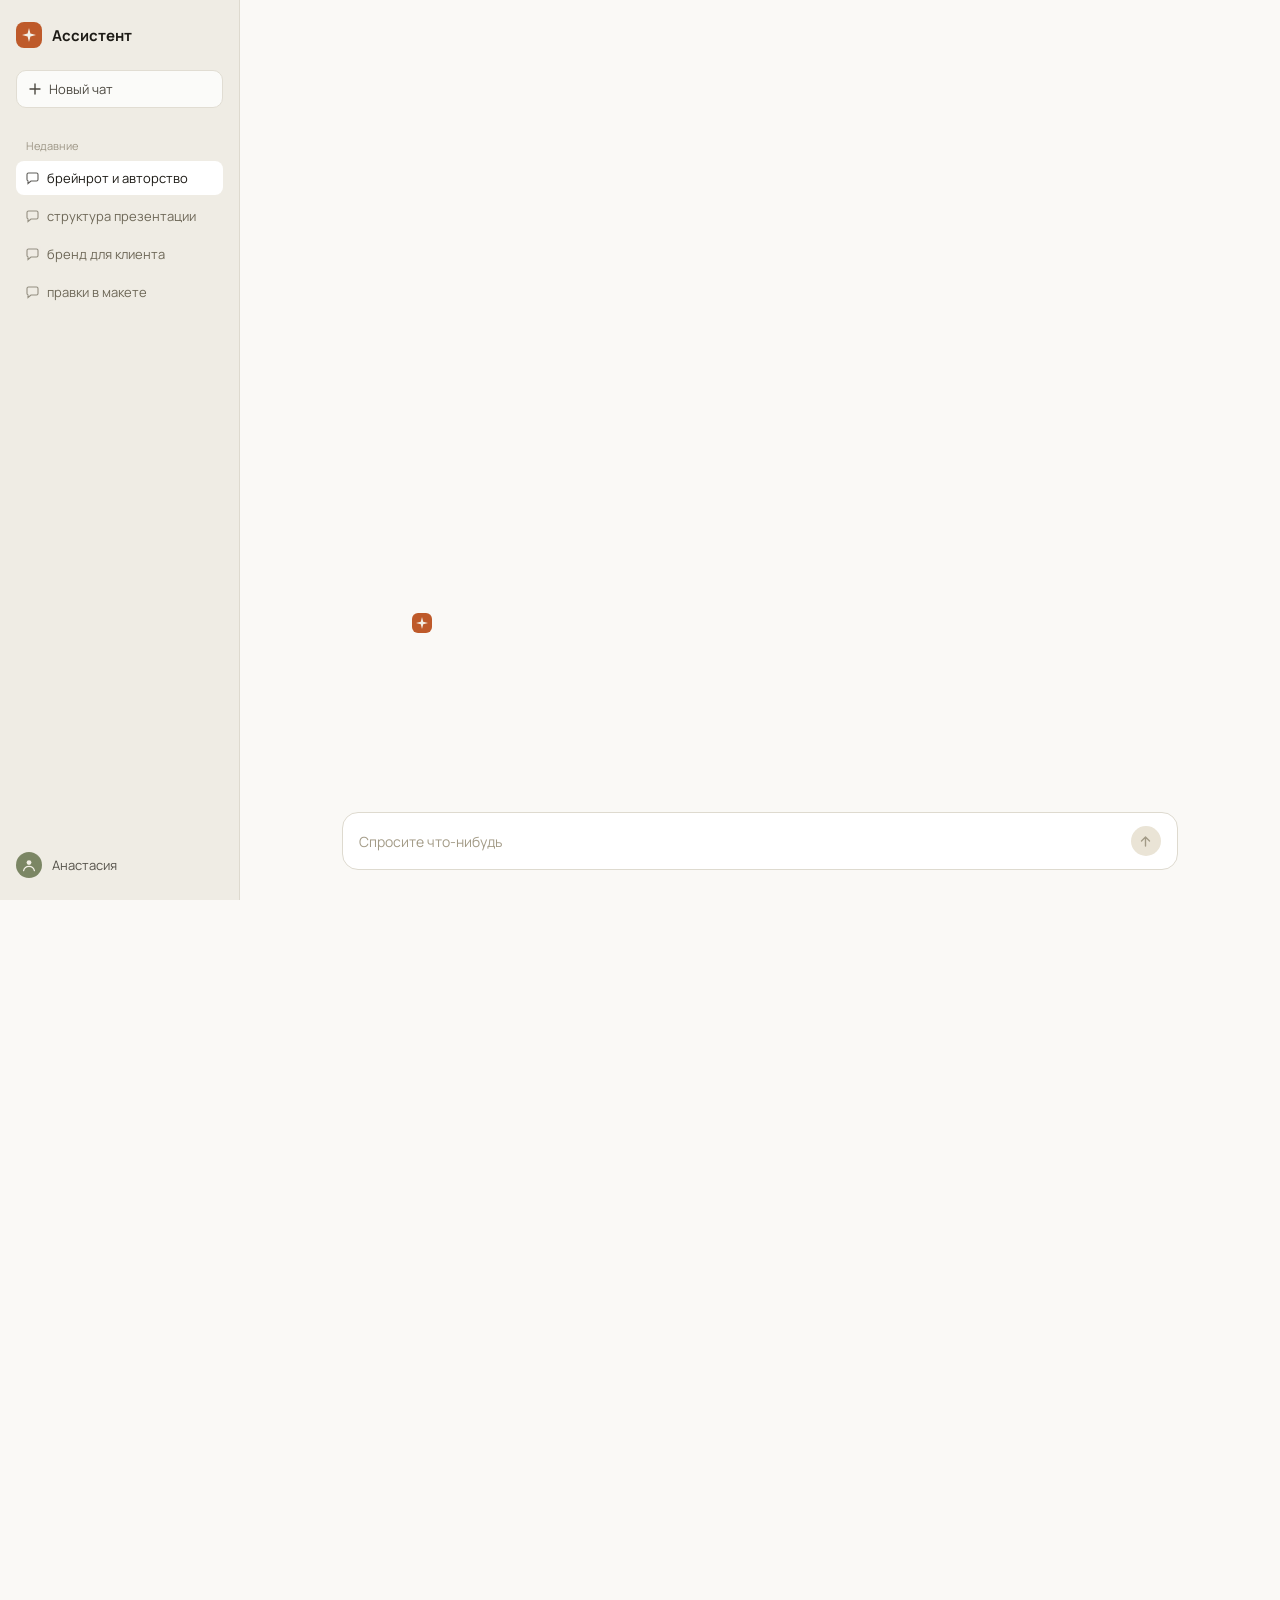
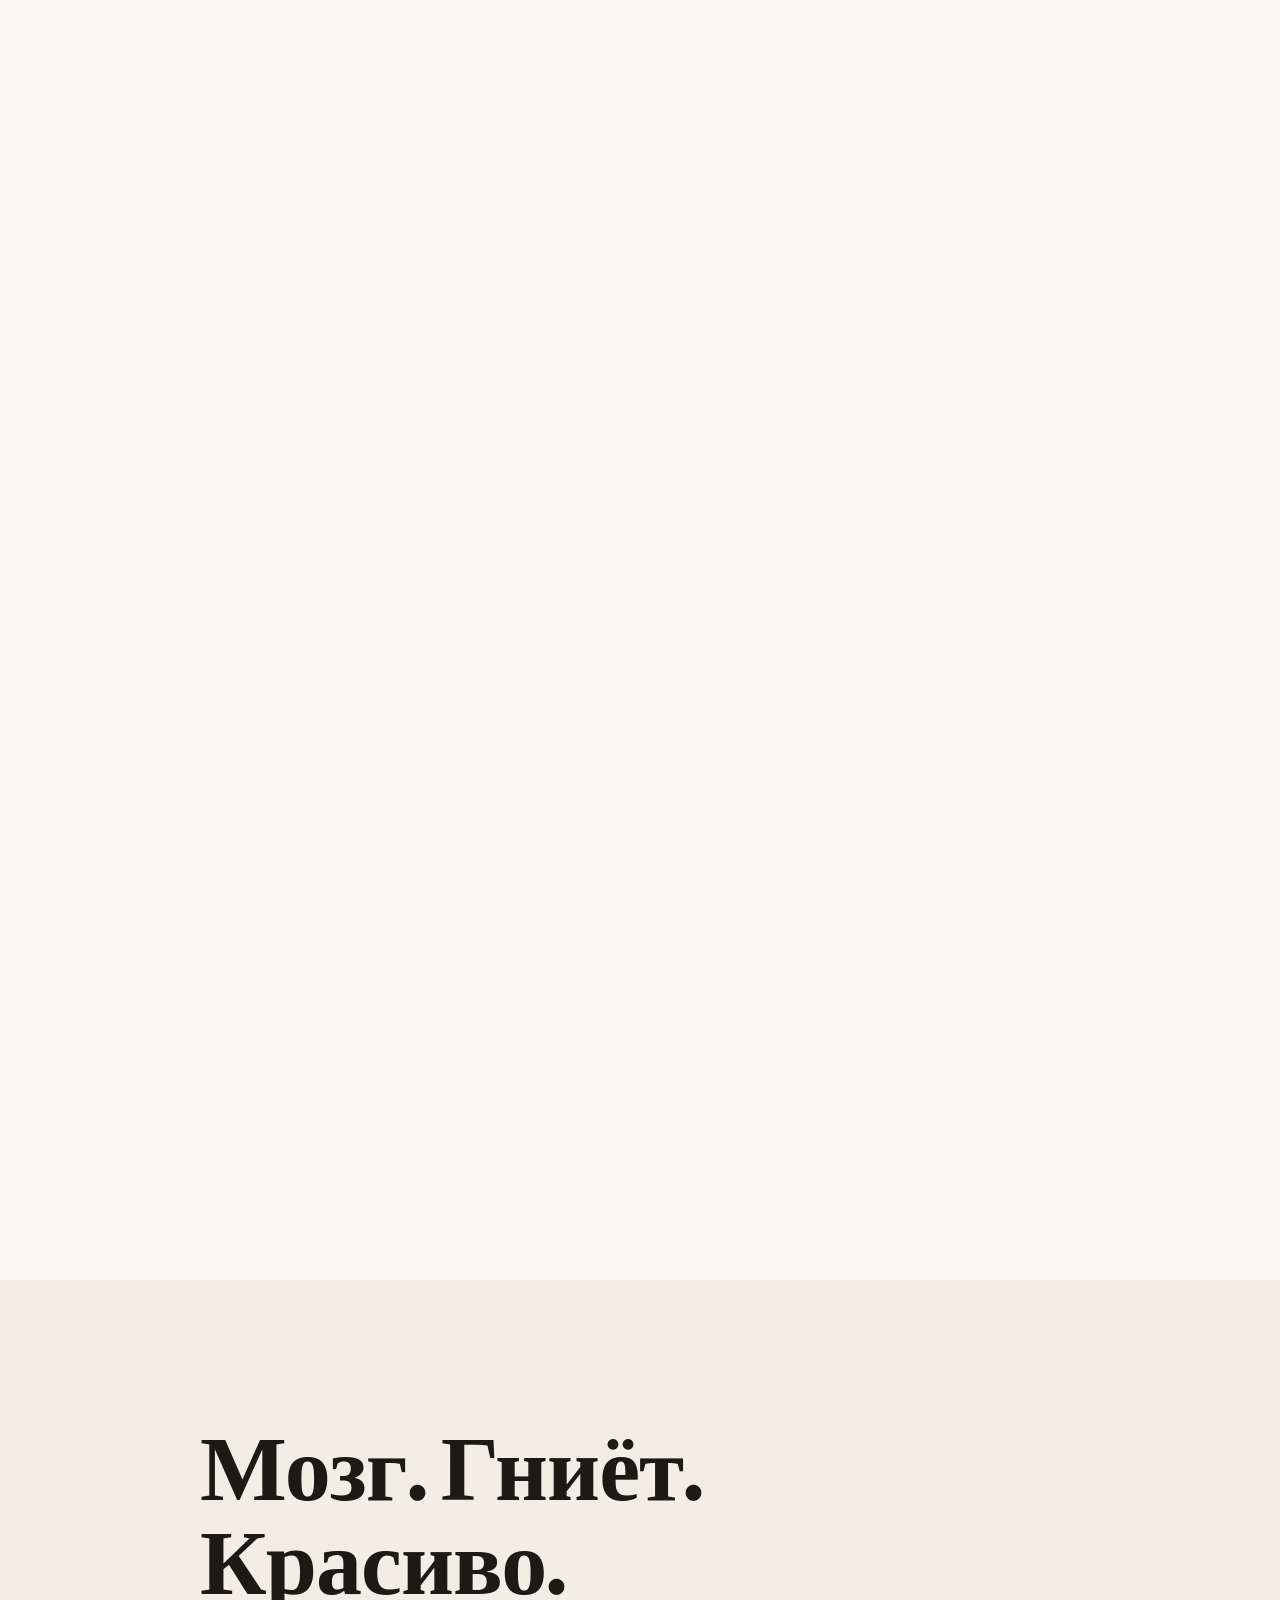
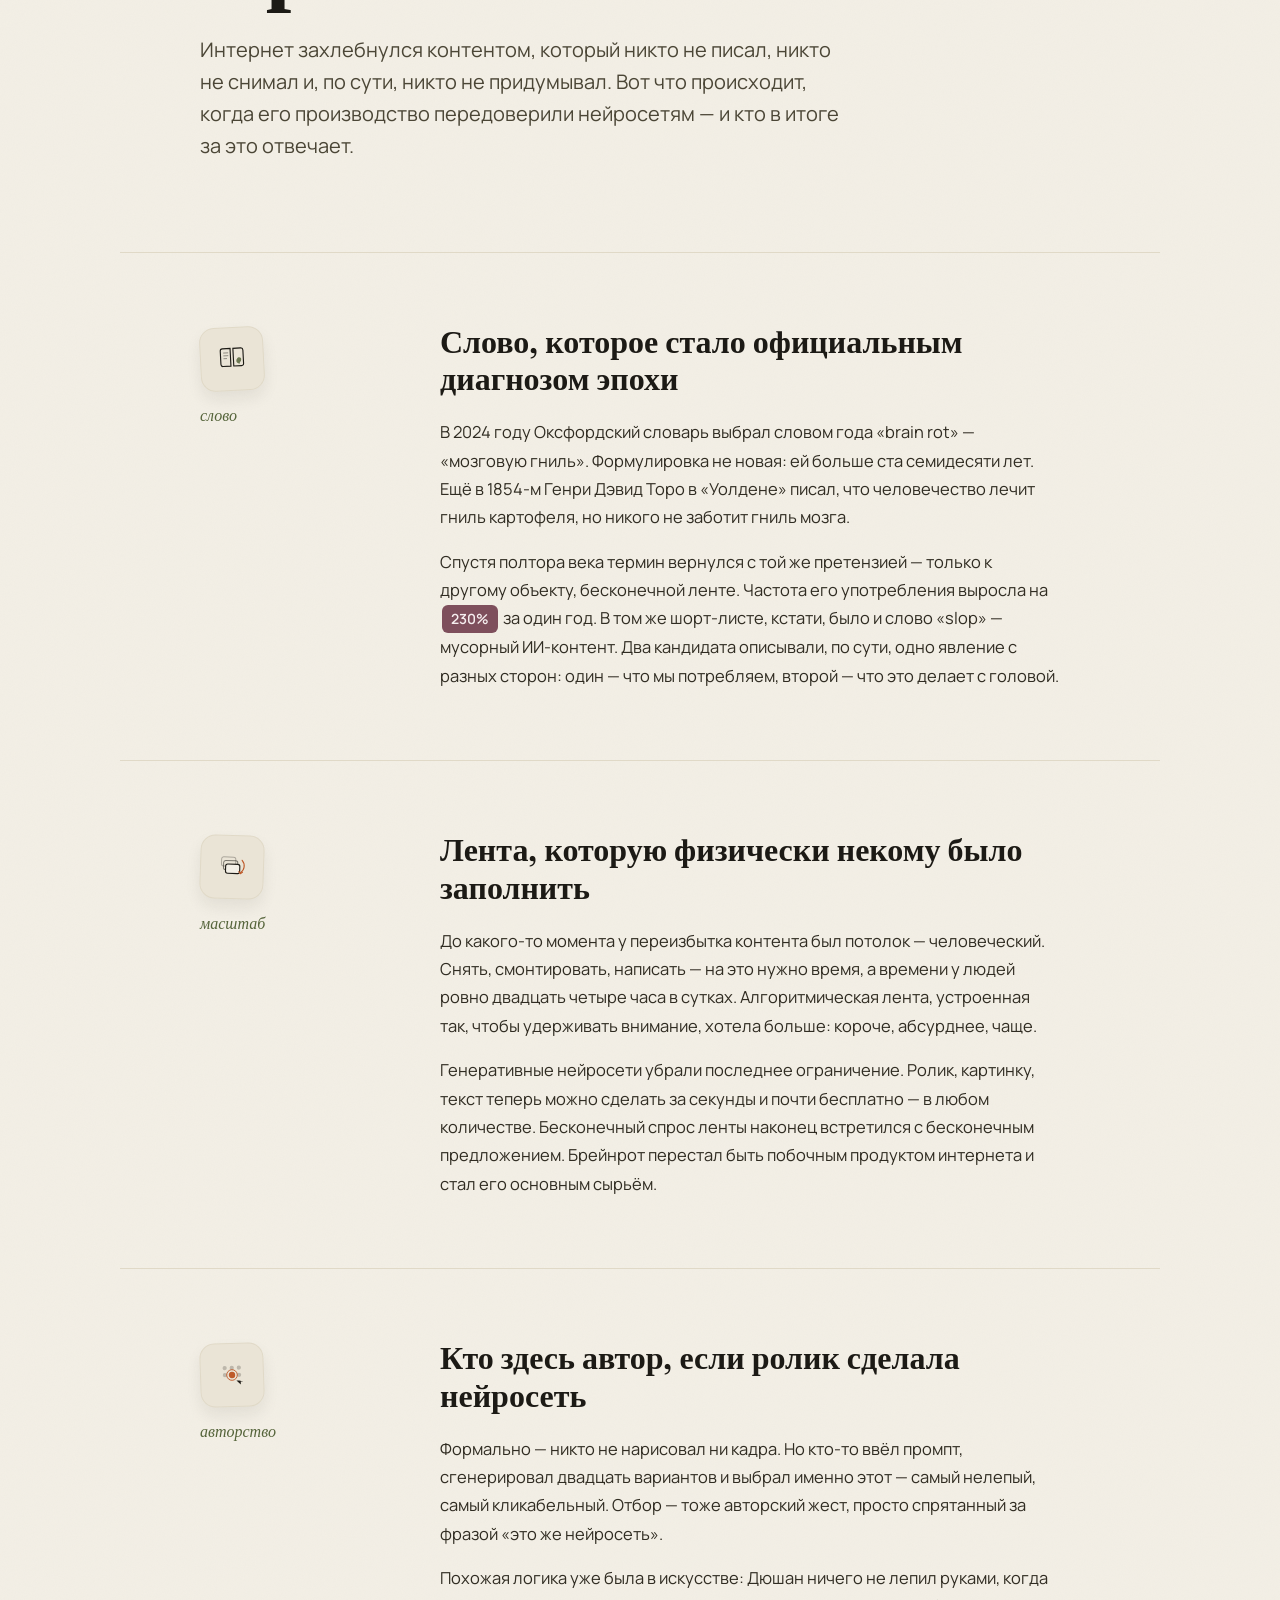
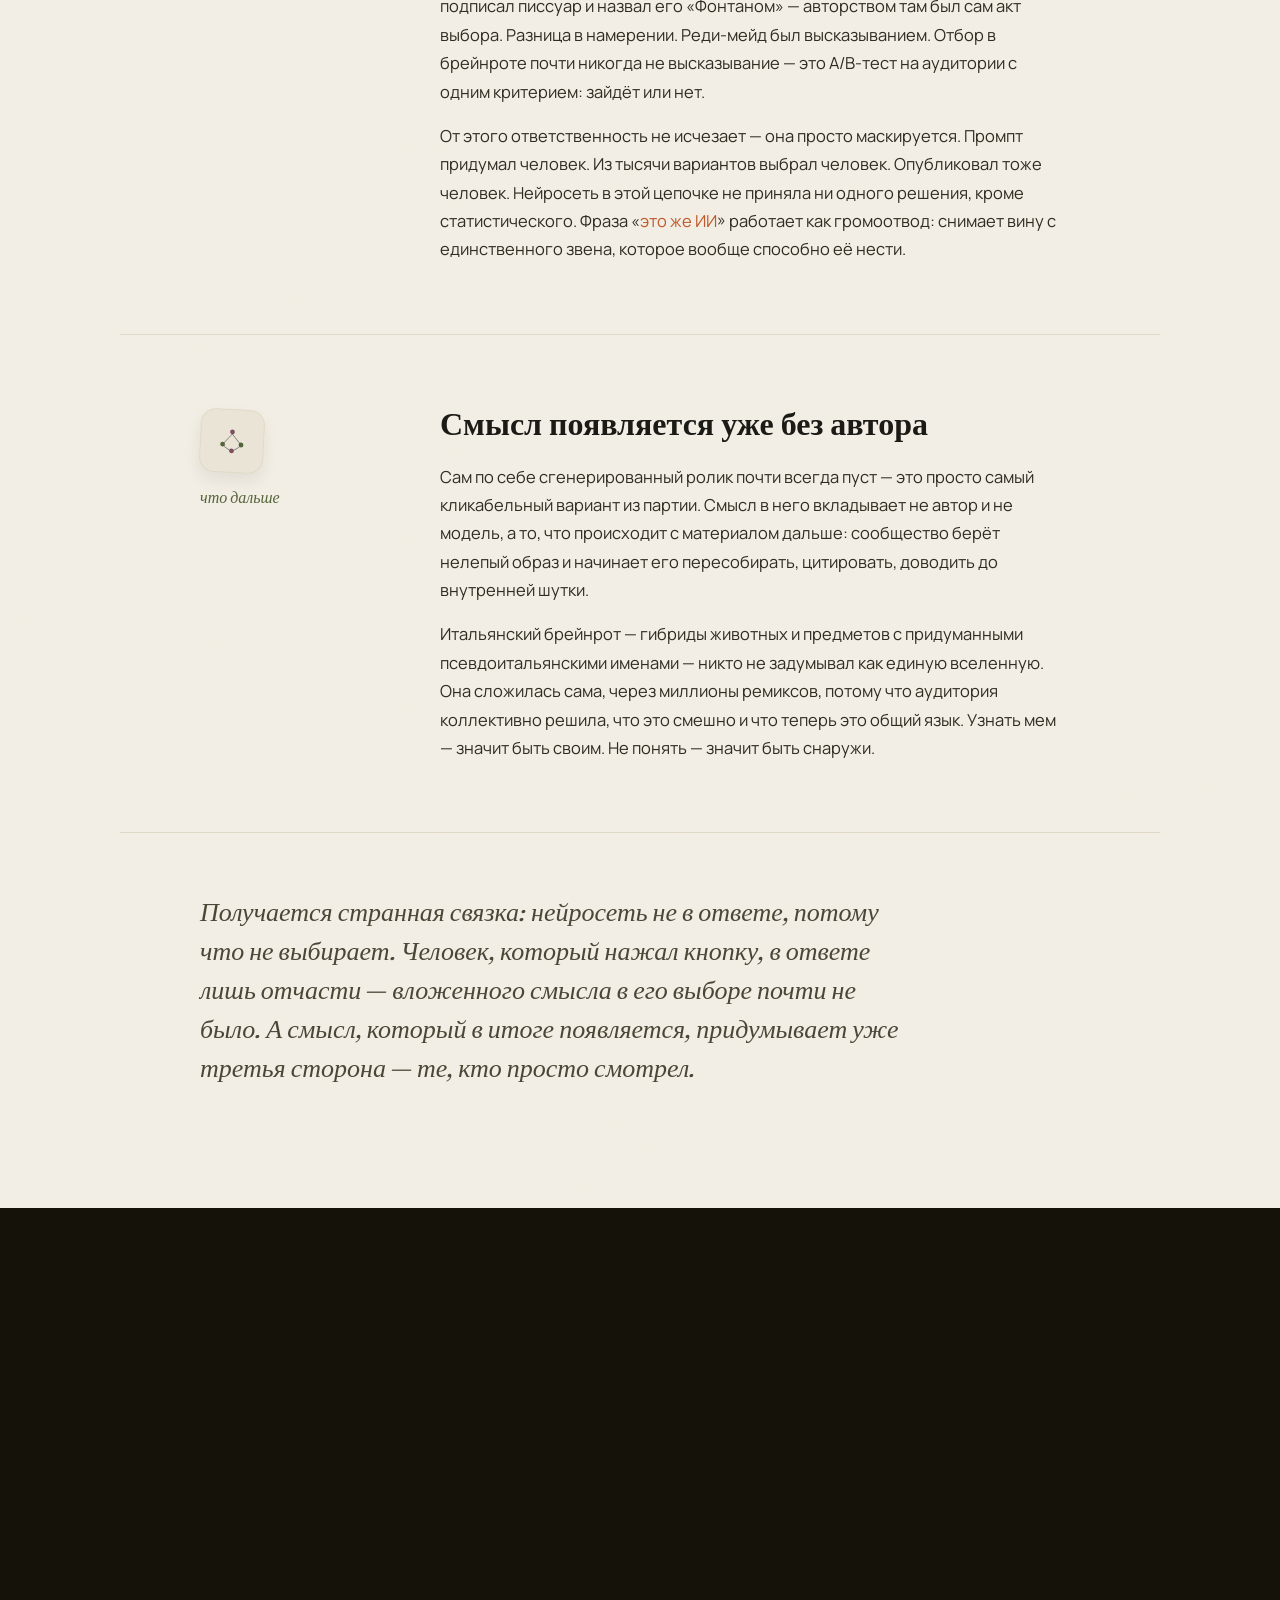
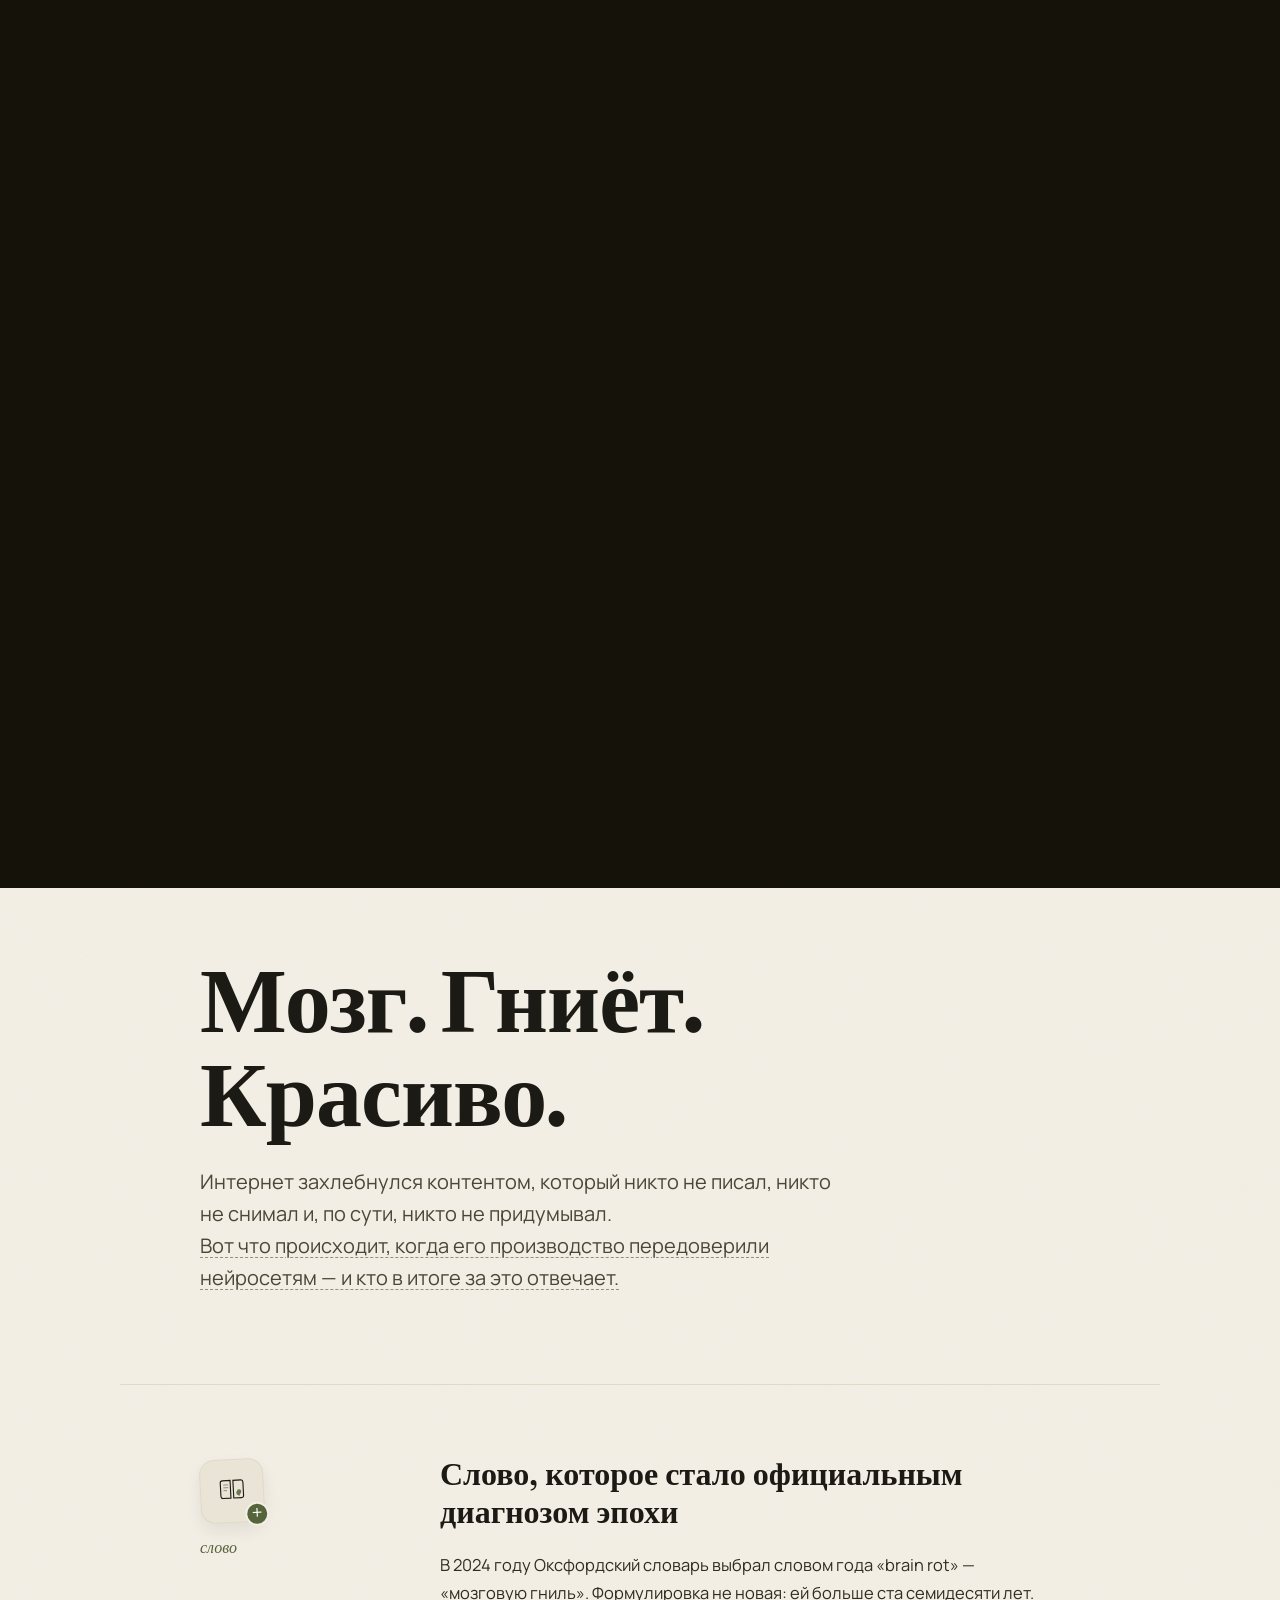
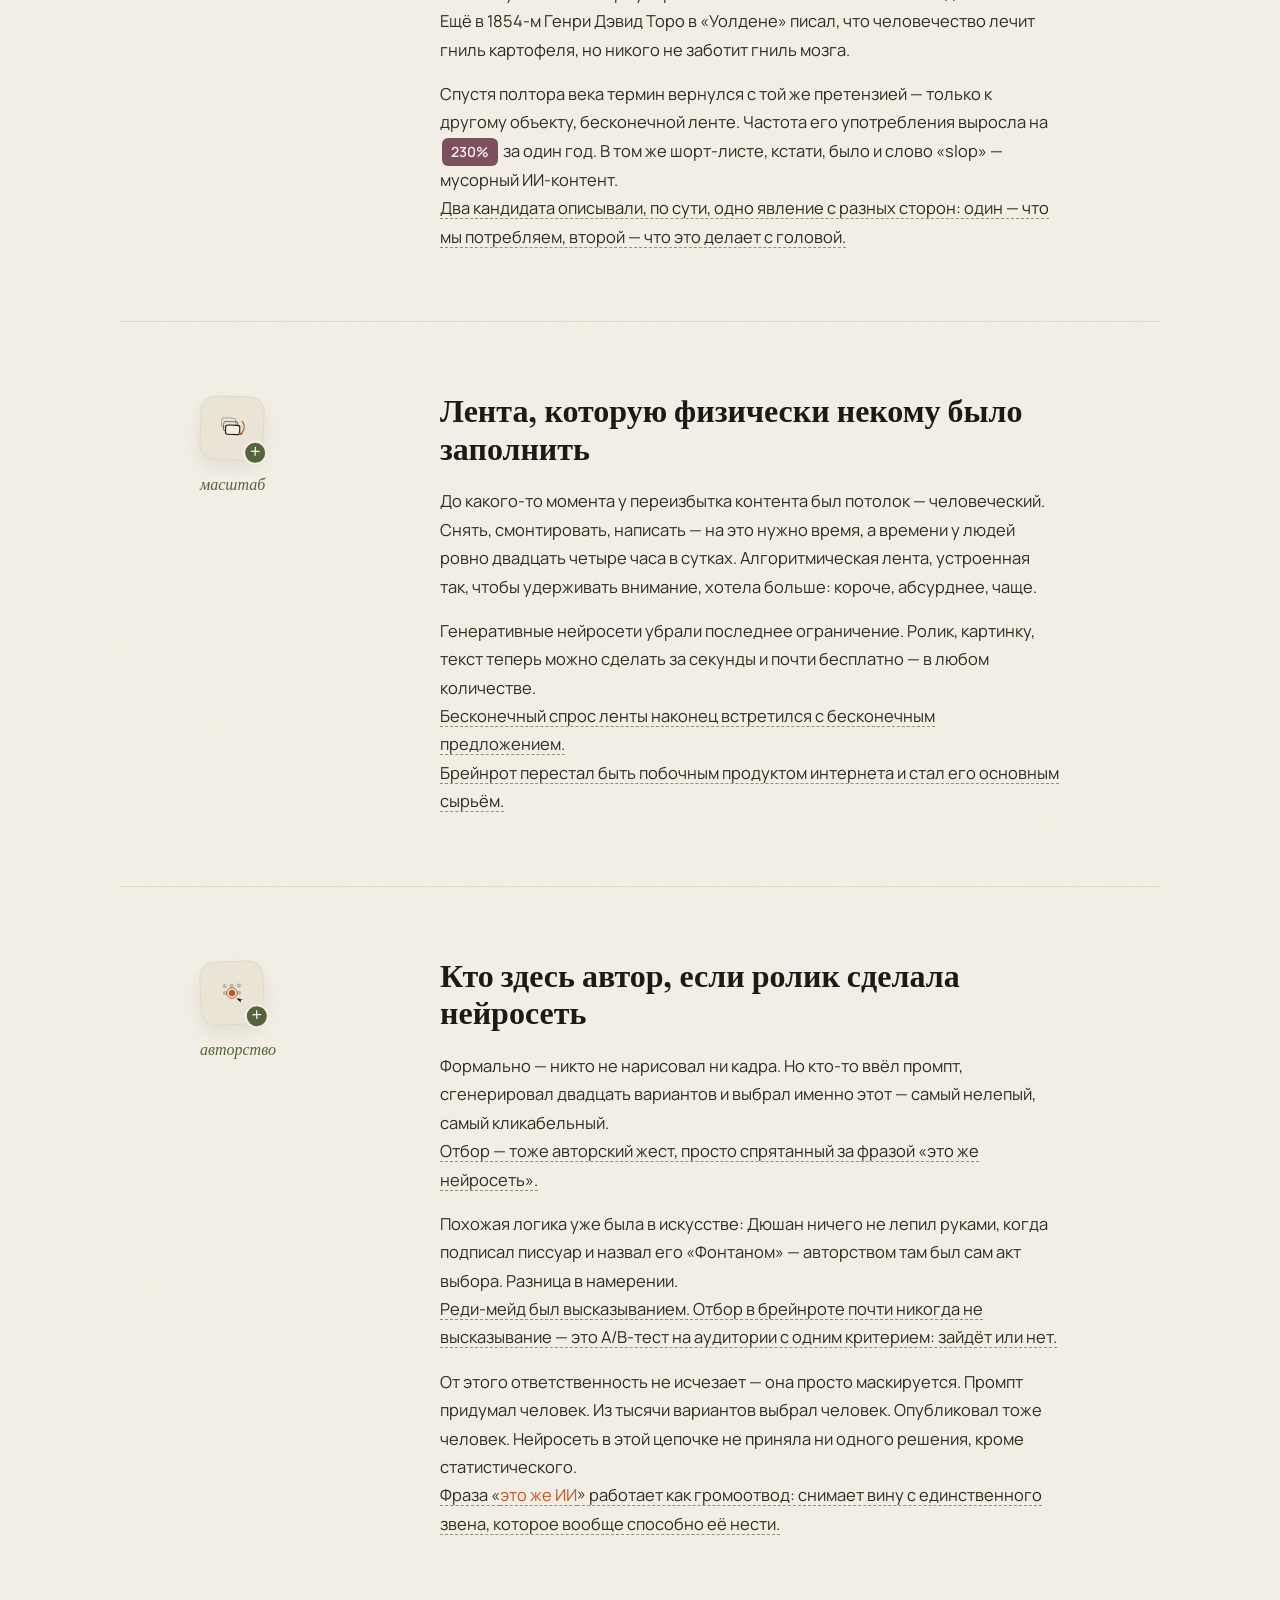
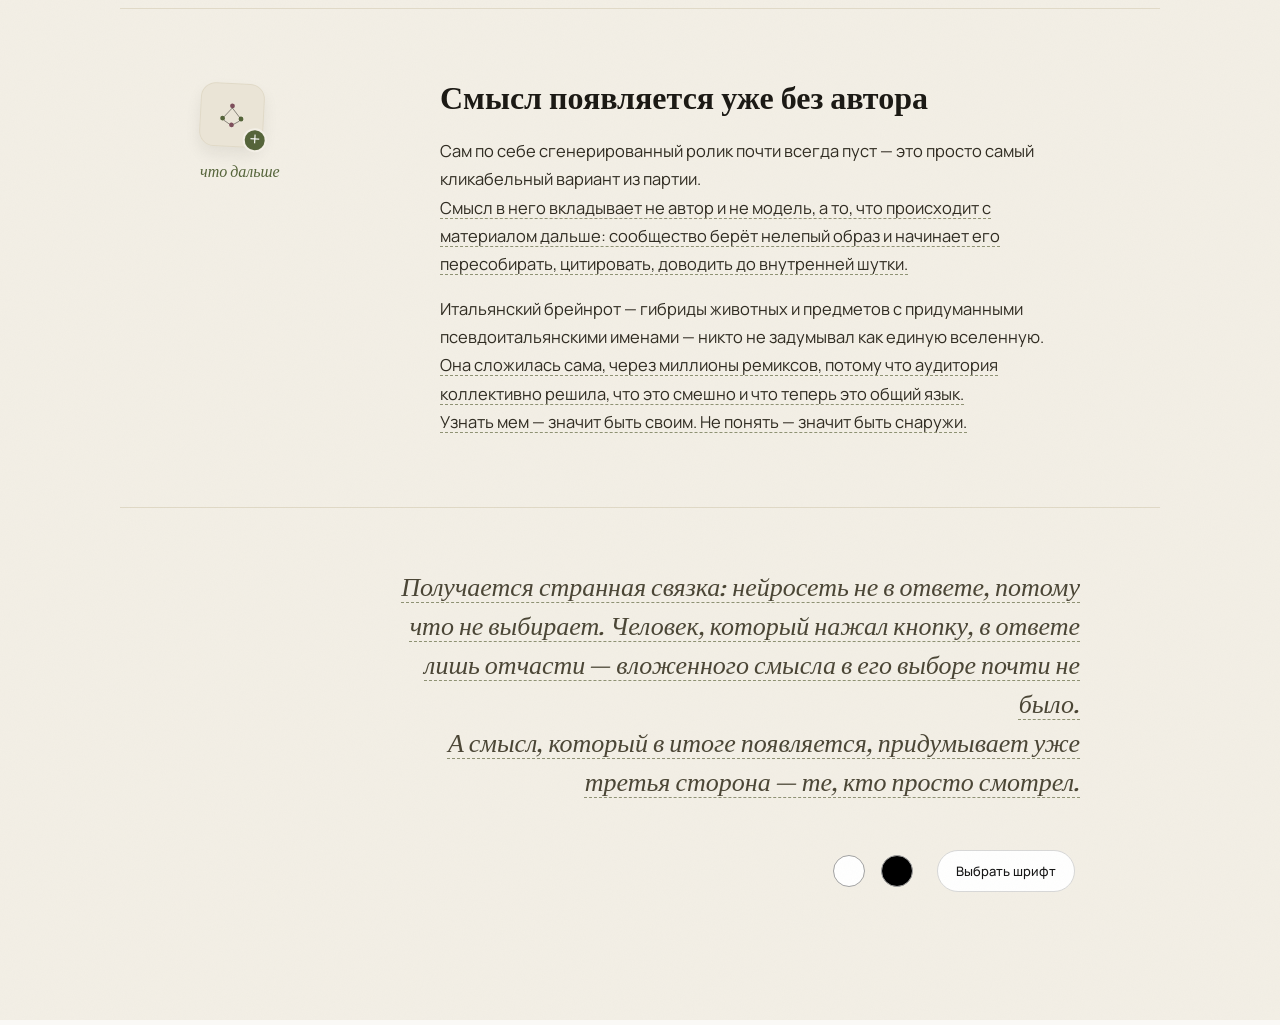
==== brainrot-longread.html @ e2390fcb "Update brainrot page and add site assets" ====
<!DOCTYPE html>
<html lang="ru">
<head>
<meta charset="UTF-8">
<meta name="viewport" content="width=device-width, initial-scale=1, viewport-fit=cover">
<title>Мозг. Гниёт. Красиво.</title>
<script src="assets/reading-session.js?v=7"></script>
<link rel="preconnect" href="https://fonts.googleapis.com">
<link rel="preconnect" href="https://fonts.gstatic.com" crossorigin>
<link href="https://fonts.googleapis.com/css2?family=Fraunces:ital,opsz,wght@0,9..144,400;0,9..144,560;0,9..144,680;1,9..144,500&family=Manrope:wght@400;500;600;700&display=swap" rel="stylesheet">
<style>
  :root{
    color-scheme: light;
    --porcelain:#F3EFE6;
    --porcelain-dim:#EAE4D6;
    --ink:#1C1A15;
    --mold:#55643A;
    --bruise:#7E4F5C;
    --rot:#BE5A2A;
    --chat-bg:#FAF9F6;
    --chat-sidebar:#EFECE4;
    --chat-border:#DEDACF;
    --chat-text:#242119;

    padding-top: env(safe-area-inset-top, 0px);
    padding-bottom: env(safe-area-inset-bottom, 0px);
  }
  html{ scroll-padding-top: env(safe-area-inset-top, 0px); }
  *{ box-sizing: border-box; }
  html,body{ margin:0; padding:0; }
  body{
    font-family:'Manrope', system-ui, sans-serif;
    background: var(--chat-bg);
    color: var(--chat-text);
    -webkit-font-smoothing: antialiased;
    overflow-x: hidden;
  }
  h1,h2{ font-family:'Fraunces', Georgia, serif; margin:0; }
  p{ margin:0; }
  ::selection{ background: var(--rot); color: var(--porcelain); }

  @media (prefers-reduced-motion: reduce){
    *{ animation-duration: 0.001ms !important; transition-duration: 0.001ms !important; }
  }

  /* ---------------- SECTION 1 — CHAT (scroll-scrubbed) ---------------- */
  #chat{
    position: relative;
    height: 320vh;
  }
  .chat-sticky{
    position: sticky;
    top: 0;
    height: 100svh;
    display:flex;
    background: var(--chat-bg);
    overflow: hidden;
  }
  body.reduced-motion #chat{ height: 100svh; }
  body.reduced-motion .chat-sticky{ position: static; height: 100%; }
  .sidebar{
    width: 240px;
    flex-shrink:0;
    background: var(--chat-sidebar);
    border-right: 1px solid var(--chat-border);
    padding: 22px 16px;
    display:flex;
    flex-direction: column;
    gap: 22px;
  }
  .brand{
    display:flex;
    align-items:center;
    gap:10px;
    font-weight:700;
    font-size: 15px;
    color: var(--ink);
  }
  .brand-mark{
    width:26px; height:26px;
    border-radius: 8px;
    background: var(--rot);
    flex-shrink:0;
    display:flex;
    align-items:center;
    justify-content:center;
  }
  .new-chat{
    display:flex;
    align-items:center;
    gap:8px;
    font-size: 13px;
    padding: 9px 12px;
    border-radius: 10px;
    border: 1px solid var(--chat-border);
    background: #fff;
    color: var(--chat-text);
    opacity: .8;
  }
  .history{
    display:flex; flex-direction:column; gap:4px;
    margin-top: 4px;
  }
  .history-label{
    font-size: 11px;
    color: #9C9585;
    padding: 4px 10px;
  }
  .history-item{
    display:flex;
    align-items:center;
    gap:8px;
    font-size: 13px;
    color: #6E6858;
    padding: 8px 10px;
    border-radius: 8px;
    white-space: nowrap;
    overflow:hidden;
    text-overflow: ellipsis;
  }
  .history-item .hist-ico{ flex-shrink:0; opacity:.7; }
  .history-item.active{
    background: #fff;
    color: var(--ink);
  }
  .sidebar-foot{
    margin-top: auto;
    display:flex; align-items:center; gap:10px;
    font-size: 13px;
    color: var(--chat-text);
    opacity:.75;
  }
  .avatar{
    width:26px; height:26px;
    border-radius:50%;
    background: var(--mold);
    display:flex;
    align-items:center;
    justify-content:center;
    flex-shrink:0;
  }

  .chat-main{
    flex:1;
    display:flex;
    flex-direction:column;
    min-width:0;
    min-height:0;
  }
  .chat-scroll{
    flex:1;
    min-height:0;
    overflow-y:auto;
    display:flex;
    flex-direction:column;
    justify-content:flex-end;
    gap: 28px;
    padding: 40px clamp(20px, 8vw, 140px);
    max-width: 900px;
    width:100%;
    margin: 0 auto;
  }
  .msg{ display:flex; }
  .msg.user{
    justify-content:flex-end;
    opacity: 0;
    transform: translateY(10px);
  }
  .msg.assistant{ justify-content:flex-start; }
  .bubble{
    max-width: 75%;
    padding: 13px 18px;
    border-radius: 18px;
    background: #fff;
    border: 1px solid var(--chat-border);
    font-size: 15.5px;
    line-height: 1.5;
  }
  .msg.user .bubble{
    background: var(--ink);
    color: var(--porcelain);
    border-color: var(--ink);
    border-bottom-right-radius: 4px;
  }
  .assistant-block{
    max-width: 620px;
    font-size: 15.5px;
    line-height: 1.65;
    color: var(--chat-text);
  }
  .assistant-mark{
    width:20px;height:20px;
    border-radius:6px;
    background: var(--rot);
    display:inline-flex;
    align-items:center;
    justify-content:center;
    margin-bottom:10px;
  }
  .typing-cursor{
    display:inline-block;
    width: 2px;
    height: 1em;
    background: currentColor;
    vertical-align: -0.15em;
    margin-left: 1px;
    animation: blink 1s step-end infinite;
  }
  @keyframes blink{ 50%{ opacity:0; } }

  .cta-card{
    margin-top: 18px;
    display:flex;
    align-items:center;
    justify-content:space-between;
    gap: 16px;
    padding: 18px 20px;
    border-radius: 14px;
    border: 1px solid var(--chat-border);
    background: linear-gradient(135deg, #fff, var(--porcelain-dim));
    opacity: 0;
    transform: translateY(6px);
    transition: border-color .2s ease, box-shadow .2s ease;
    cursor: pointer;
  }
  .cta-card.clicking{
    border-color: var(--rot);
    box-shadow: 0 0 0 3px rgba(190,90,42,0.18);
  }
  .cta-title{
    font-family:'Fraunces', serif;
    font-size: 19px;
    font-weight: 600;
    color: var(--ink);
  }
  .cta-sub{
    font-size: 12.5px;
    color:#847C6C;
    margin-top: 3px;
  }
  .cta-arrow{
    display:flex;
    align-items:center;
    color: var(--rot);
    flex-shrink:0;
  }

  .chat-inputbar-wrap{
    flex-shrink: 0;
    padding: 18px clamp(20px, 8vw, 140px) 30px;
  }
  .chat-inputbar{
    max-width: 900px;
    margin: 0 auto;
    display:flex;
    align-items:center;
    gap: 10px;
    padding: 13px 16px;
    border-radius: 16px;
    border: 1px solid var(--chat-border);
    background: #fff;
    font-size: 14px;
    transition: border-color .3s ease, box-shadow .3s ease;
  }
  .chat-inputbar.focused{
    border-color: #C9C2AD;
    box-shadow: 0 0 0 3px rgba(190,90,42,0.08);
  }
  .input-field{
    position: relative;
    flex: 1;
    min-width: 0;
    min-height: 1.4em;
    display: flex;
    align-items: center;
  }
  .input-placeholder{
    position: absolute;
    left: 0; top: 50%;
    transform: translateY(-50%);
    color:#A39B87;
    white-space: nowrap;
    pointer-events: none;
  }
  .input-typed{ color: var(--chat-text); white-space: pre-wrap; }
  .send-dot{
    margin-left:auto;
    width: 30px; height:30px;
    border-radius: 50%;
    background: var(--porcelain-dim);
    flex-shrink:0;
    display:flex;
    align-items:center;
    justify-content:center;
    color: #A39B87;
    transition: background .25s ease, transform .25s ease, color .25s ease;
  }
  .send-dot.active{
    background: var(--rot);
    color: #fff;
    transform: scale(1.12);
  }

  .fake-cursor{
    position: fixed;
    left: 50%; top: 50%;
    width: 16px; height:16px;
    transform: translate(-50%,-50%);
    pointer-events:none;
    opacity: 0;
    z-index: 50;
    transition: opacity .25s ease;
  }
  .fake-cursor svg{ display:block; filter: drop-shadow(0 2px 3px rgba(0,0,0,.25)); }
  .fake-cursor.show{ opacity: 1; }
  .fake-cursor .ring{
    position:absolute; left:50%; top:50%;
    width: 16px; height:16px;
    transform: translate(-50%,-50%);
    border-radius:50%;
    border: 2px solid var(--rot);
    opacity:0;
  }
  .fake-cursor.pulse .ring{
    animation: pulse-ring .5s ease-out;
  }
  @keyframes pulse-ring{
    0%{ opacity:.9; transform: translate(-50%,-50%) scale(0.4); }
    100%{ opacity:0; transform: translate(-50%,-50%) scale(2.6); }
  }

  @media (max-width: 760px){
    .sidebar{ display:none; }
    .bubble{ max-width: 88%; }
  }

  /* ---------------- SECTION 1.5 — VERDICT (scroll-scrubbed, black) ---------------- */
  #verdict{
    position: relative;
    height: 320vh;
    background: var(--rot-black);
  }
  :root{ --rot-black:#141209; }
  body.reduced-motion #verdict{ height: auto; }
  .verdict-sticky{
    position: sticky;
    top: 0;
    height: 100svh;
    display:flex;
    align-items:center;
    background: var(--rot-black);
    overflow:hidden;
  }
  body.reduced-motion .verdict-sticky{ position: static; height:auto; padding: 100px 0; }
  .verdict-lines{
    width:100%;
    max-width: 880px;
    margin: 0 auto;
    padding: 0 clamp(24px,7vw,80px);
    display:flex;
    flex-direction: column;
    gap: 30px;
  }
  .v-line{
    font-size: clamp(19px, 3.1vw, 32px);
    line-height: 1.4;
    color: #C9C2AD;
    opacity: 0;
    transform: translateY(34px);
    will-change: transform, opacity;
  }
  body.reduced-motion .v-line{ opacity:1; transform:none; }
  .v-line--lead{
    font-family:'Fraunces', serif;
    font-style: italic;
    font-size: clamp(26px, 4.4vw, 46px);
    color: var(--porcelain);
  }
  .v-line--close{
    font-family:'Fraunces', serif;
    font-weight: 600;
    color: var(--porcelain);
    padding-top: 6px;
    border-top: 1px solid rgba(243,239,230,0.14);
  }
  .v-key{ color: var(--rot); }
  .v-key--tool{ color: var(--mold); }

  /* ---------------- SECTION 2 — REVEAL ---------------- */
  #reveal{
    position: relative;
    background: var(--porcelain);
    color: var(--ink);
    overflow:hidden;
  }
  .grain-layer{
    position:absolute; inset:0;
    pointer-events:none;
    opacity: .5;
    mix-blend-mode: multiply;
  }
  .reveal-hero{
    position:relative;
    padding: min(18vh,140px) clamp(24px,7vw,80px) 90px;
    max-width: 1040px;
    margin: 0 auto;
  }
  .hero-title{
    font-size: clamp(42px, 8vw, 92px);
    font-weight: 680;
    line-height: 1.02;
    letter-spacing: -0.01em;
  }
  .hero-dek{
    margin-top: 26px;
    max-width: 640px;
    font-size: clamp(17px, 2vw, 20px);
    line-height: 1.6;
    color: #4B4636;
  }

  .reveal-section{
    position: relative;
    padding: 70px clamp(24px,7vw,80px);
    max-width: 1040px;
    margin: 0 auto;
    display:grid;
    grid-template-columns: 200px 1fr;
    gap: 40px;
    border-top: 1px solid #E0D9C7;
  }
  .section-label{
    display:flex;
    flex-direction:column;
    align-items:flex-start;
    gap:14px;
    font-family:'Fraunces', serif;
    font-style: italic;
    font-size: 16px;
    color: var(--mold);
    padding-top: 4px;
  }
  .label-icon{
    width:64px; height:64px;
    border-radius:15px;
    background: var(--porcelain-dim);
    border: 1px solid #E0D9C7;
    display:flex; align-items:center; justify-content:center;
    box-shadow: 0 8px 16px rgba(28,26,21,0.07);
  }
  .label-icon svg{ width:34px; height:34px; }
  .label-icon.rot-a{ transform: rotate(-3deg); }
  .label-icon.rot-b{ transform: rotate(2deg); }
  .label-icon.rot-c{ transform: rotate(-2deg); }
  .label-icon.rot-d{ transform: rotate(3deg); }
  .section-body{ max-width: 62ch; }
  .section-body h2{
    font-size: clamp(24px, 3.4vw, 32px);
    font-weight: 600;
    line-height: 1.18;
    margin-bottom: 20px;
  }
  .section-body p{
    font-size: 16.5px;
    line-height: 1.72;
    color: #302C22;
    margin-bottom: 16px;
  }
  .section-body p:last-child{ margin-bottom:0; }
  .accent{ color: var(--rot); }
  .stat-chip{
    display:inline-block;
    background: var(--bruise);
    color: #F6EEEF;
    font-size: 14px;
    font-weight: 600;
    padding: 2px 9px;
    border-radius: 6px;
    margin: 0 2px;
  }

  @media (max-width: 720px){
    .reveal-section{ grid-template-columns: 1fr; gap: 10px; }
    .section-label{ padding-top:0; }
  }

  .reveal-foot{
    padding: 60px clamp(24px,7vw,80px) 120px;
    max-width: 1040px; margin:0 auto;
    border-top: 1px solid #E0D9C7;
  }
  .reveal-foot p{
    font-family:'Fraunces', serif;
    font-style: italic;
    font-size: clamp(20px,2.6vw,26px);
    line-height: 1.5;
    color: #4B4636;
    max-width: 720px;
  }

  /* The second article keeps the original layout; only marked phrases change. */
  #interactive{ position:relative; background:var(--porcelain); color:var(--ink); }
  #interactive .reveal-hero{ padding-top:64px; }
  .editable-fragment{ display:inline; appearance:none; padding:0; margin:0; border:0; border-radius:2px; background:transparent; color:inherit; font:inherit; letter-spacing:inherit; text-align:inherit; cursor:pointer; text-decoration-line:underline; text-decoration-style:dashed; text-decoration-color:#8F9274; text-decoration-thickness:1px; text-underline-offset:.22em; text-decoration-skip-ink:auto; box-decoration-break:clone; -webkit-box-decoration-break:clone; transition:background .15s; }
  .editable-fragment[data-position]{ background:#55643A0D; text-decoration-color:var(--mold); }
  .editable-fragment:hover,.editable-fragment[aria-expanded="true"]{ background:#E3DFCC; text-decoration-color:var(--mold); }
  button:focus-visible{ outline:2px solid var(--rot); outline-offset:5px; }
  .editor-popover{ position:fixed; z-index:100; left:50%; top:50%; transform:translate(-50%,-50%); width:min(480px,calc(100vw - 32px)); max-height:calc(100dvh - 32px); overflow-y:auto; overscroll-behavior:contain; padding:20px; border:1px solid #D9D1BF; border-radius:16px; background:#FAF8F2; color:var(--ink); box-shadow:0 16px 60px #1C1A1526; }
  .editor-backdrop{ position:fixed; inset:0; z-index:99; background:rgba(28,26,21,.18); -webkit-backdrop-filter:blur(7px); backdrop-filter:blur(7px); }
  .editor-backdrop[hidden],.editor-popover[hidden]{ display:none; }
  body.editor-open{ overflow:hidden; }
  .editor-popover-head{ display:flex; align-items:center; justify-content:space-between; gap:16px; margin-bottom:6px; }
  .editor-popover-head h3{ font-family:'Fraunces',Georgia,serif; font-size:22px; font-weight:500; margin:0; }
  .editor-close{ background:transparent; border:0; padding:6px 10px; font-size:24px; line-height:1; cursor:pointer; color:#615A49; }
  .editor-popover-note{ font-size:12px; color:#766F5E; margin-bottom:16px; }
  .editor-choice{ display:block; width:100%; text-align:left; border:1px solid #E3DDCF; border-radius:10px; padding:13px 14px; margin-top:9px; background:transparent; color:var(--ink); font:inherit; font-size:13px; line-height:1.6; cursor:pointer; }
  .editor-choice:hover{ background:#EFEADD; }
  .editor-choice[aria-pressed="true"]{ background:#EFEADD; border-color:var(--mold); }
  @media(max-width:600px){
    .editor-popover{ width:calc(100vw - 24px); max-height:calc(100dvh - 32px); padding:18px; }
    .editor-choice{ padding:12px; }
  }

</style>
<link rel="stylesheet" href="assets/visuals.css?v=separate-endings">
<link rel="stylesheet" href="assets/fonts.css?v=evidence-fonts">
</head>
<body>

<section id="chat">
 <div class="chat-sticky">
  <div class="fake-cursor" id="fakeCursor">
    <div class="ring"></div>
    <svg width="16" height="16" viewBox="0 0 16 16"><path d="M1 1 L1 13.5 L4.6 10.2 L6.9 15 L9 14 L6.8 9.3 L11.3 9.1 Z" fill="#1C1A15" stroke="#F3EFE6" stroke-width="1"/></svg>
  </div>

  <aside class="sidebar">
    <div class="brand">
      <span class="brand-mark">
        <svg width="14" height="14" viewBox="0 0 14 14" fill="none"><path d="M7 0 L8.4 5.6 L14 7 L8.4 8.4 L7 14 L5.6 8.4 L0 7 L5.6 5.6 Z" fill="#F3EFE6"/></svg>
      </span>
      Ассистент
    </div>
    <div class="new-chat">
      <svg width="12" height="12" viewBox="0 0 12 12" fill="none"><path d="M6 1V11M1 6H11" stroke="currentColor" stroke-width="1.4" stroke-linecap="round"/></svg>
      Новый чат
    </div>
    <div class="history">
      <div class="history-label">Недавние</div>
      <div class="history-item active"><svg class="hist-ico" width="13" height="13" viewBox="0 0 13 13" fill="none"><path d="M1 2.5C1 1.7 1.7 1 2.5 1H10.5C11.3 1 12 1.7 12 2.5V7.5C12 8.3 11.3 9 10.5 9H5L2 11.5V9H2.5C1.7 9 1 8.3 1 7.5V2.5Z" stroke="currentColor" stroke-width="1.1"/></svg>брейнрот и авторство</div>
      <div class="history-item"><svg class="hist-ico" width="13" height="13" viewBox="0 0 13 13" fill="none"><path d="M1 2.5C1 1.7 1.7 1 2.5 1H10.5C11.3 1 12 1.7 12 2.5V7.5C12 8.3 11.3 9 10.5 9H5L2 11.5V9H2.5C1.7 9 1 8.3 1 7.5V2.5Z" stroke="currentColor" stroke-width="1.1"/></svg>структура презентации</div>
      <div class="history-item"><svg class="hist-ico" width="13" height="13" viewBox="0 0 13 13" fill="none"><path d="M1 2.5C1 1.7 1.7 1 2.5 1H10.5C11.3 1 12 1.7 12 2.5V7.5C12 8.3 11.3 9 10.5 9H5L2 11.5V9H2.5C1.7 9 1 8.3 1 7.5V2.5Z" stroke="currentColor" stroke-width="1.1"/></svg>бренд для клиента</div>
      <div class="history-item"><svg class="hist-ico" width="13" height="13" viewBox="0 0 13 13" fill="none"><path d="M1 2.5C1 1.7 1.7 1 2.5 1H10.5C11.3 1 12 1.7 12 2.5V7.5C12 8.3 11.3 9 10.5 9H5L2 11.5V9H2.5C1.7 9 1 8.3 1 7.5V2.5Z" stroke="currentColor" stroke-width="1.1"/></svg>правки в макете</div>
    </div>
    <div class="sidebar-foot">
      <span class="avatar">
        <svg width="14" height="14" viewBox="0 0 14 14" fill="none"><circle cx="7" cy="4.6" r="2.4" fill="#F3EFE6"/><path d="M1.6 12.6C2.3 9.8 4.4 8.4 7 8.4C9.6 8.4 11.7 9.8 12.4 12.6" stroke="#F3EFE6" stroke-width="1.3" stroke-linecap="round"/></svg>
      </span>
      Анастасия
    </div>
  </aside>

  <div class="chat-main">
    <div class="chat-scroll">
      <div class="msg user" id="userMsg">
        <div class="bubble"><span id="userText"></span></div>
      </div>

      <div class="msg assistant">
        <div class="assistant-block">
          <span class="assistant-mark">
            <svg width="12" height="12" viewBox="0 0 14 14" fill="none"><path d="M7 0 L8.4 5.6 L14 7 L8.4 8.4 L7 14 L5.6 8.4 L0 7 L5.6 5.6 Z" fill="#F3EFE6"/></svg>
          </span>
          <div><span id="assistantText"></span><span class="typing-cursor" id="assistantCaret" style="display:none;"></span></div>
          <div class="cta-card" id="ctaCard">
            <div>
              <div class="cta-title">Мозг. Гниёт. Красиво.</div>
              <div class="cta-sub">разбор явления → отбор → ответственность</div>
            </div>
            <div class="cta-arrow">
              <svg width="16" height="16" viewBox="0 0 16 16" fill="none"><path d="M3 8H13M13 8L9 4M13 8L9 12" stroke="currentColor" stroke-width="1.6" stroke-linecap="round" stroke-linejoin="round"/></svg>
            </div>
          </div>
        </div>
      </div>
    </div>

    <div class="chat-inputbar-wrap">
      <div class="chat-inputbar" id="inputBar">
        <div class="input-field">
          <span class="input-placeholder" id="inputPlaceholder">Спросите что-нибудь</span><span class="input-typed" id="inputTyped"></span><span class="typing-cursor" id="inputCaret" style="display:none;"></span>
        </div>
        <span class="send-dot" id="sendDot">
          <svg width="13" height="13" viewBox="0 0 13 13" fill="none"><path d="M6.5 11V2M6.5 2L2.5 6M6.5 2L10.5 6" stroke="currentColor" stroke-width="1.4" stroke-linecap="round" stroke-linejoin="round"/></svg>
        </span>
      </div>
    </div>
  </div>
 </div>
</section>

<section id="reveal">
  <div class="grain-layer">
    <svg width="100%" height="100%">
      <filter id="grainFilter">
        <feTurbulence type="fractalNoise" baseFrequency="0.9" numOctaves="2" stitchTiles="stitch" result="noise"/>
        <feColorMatrix in="noise" type="matrix" values="0 0 0 0 0.33  0 0 0 0 0.39  0 0 0 0 0.23  0 0 0 0.05 0"/>
      </filter>
      <rect width="100%" height="100%" filter="url(#grainFilter)"/>
    </svg>
  </div>

  <div class="reveal-hero">
    <h1 class="hero-title" id="heroTitle">Мозг. Гниёт. Красиво.</h1>
    <p class="hero-dek">Интернет захлебнулся контентом, который никто не писал, никто не снимал и, по сути, никто не придумывал. Вот что происходит, когда его производство передоверили нейросетям — и кто в итоге за это отвечает.</p>
  </div>

  <div class="reveal-section">
    <div class="section-label">
      <div class="label-icon rot-a">
        <svg viewBox="0 0 48 48" fill="none">
          <path d="M8 12C8 10 9 9 11 9H22V34H11C9 34 8 33 8 31Z" stroke="var(--ink)" stroke-width="1.6"/>
          <path d="M40 12C40 10 39 9 37 9H26V34H37C39 34 40 33 40 31Z" stroke="var(--ink)" stroke-width="1.6"/>
          <line x1="12" y1="15" x2="19" y2="15" stroke="var(--ink)" stroke-width="1.2" opacity=".5"/>
          <line x1="12" y1="19" x2="19" y2="19" stroke="var(--ink)" stroke-width="1.2" opacity=".5"/>
          <line x1="12" y1="23" x2="17" y2="23" stroke="var(--ink)" stroke-width="1.2" opacity=".5"/>
          <path d="M31 24c2-3 6-2 6 1s-3 4-3 7c0-2-4-2-4-5s1-2 1-3z" fill="var(--mold)" opacity=".85"/>
        </svg>
      </div>
      слово
    </div>
    <div class="section-body">
      <h2>Слово, которое стало официальным диагнозом эпохи</h2>
      <p>В 2024 году Оксфордский словарь выбрал словом года «brain rot» — «мозговую гниль». Формулировка не новая: ей больше ста семидесяти лет. Ещё в 1854-м Генри Дэвид Торо в «Уолдене» писал, что человечество лечит гниль картофеля, но никого не заботит гниль мозга.</p>
      <p>Спустя полтора века термин вернулся с той же претензией — только к другому объекту, бесконечной ленте. Частота его употребления выросла на <span class="stat-chip">230%</span> за один год. В том же шорт-листе, кстати, было и слово «slop» — мусорный ИИ-контент. Два кандидата описывали, по сути, одно явление с разных сторон: один — что мы потребляем, второй — что это делает с головой.</p>
    </div>
  </div>

  <div class="reveal-section">
    <div class="section-label">
      <div class="label-icon rot-b">
        <svg viewBox="0 0 48 48" fill="none">
          <rect x="9" y="10" width="20" height="13" rx="3" stroke="var(--ink)" stroke-width="1.4" opacity=".3"/>
          <rect x="12" y="15" width="20" height="13" rx="3" stroke="var(--ink)" stroke-width="1.4" opacity=".55"/>
          <rect x="15" y="20" width="20" height="13" rx="3" fill="var(--porcelain)" stroke="var(--ink)" stroke-width="1.6"/>
          <path d="M38 14a12 12 0 0 1 -2 18" stroke="var(--rot)" stroke-width="1.6" stroke-linecap="round" fill="none"/>
          <path d="M34 30l2 3 3-2" stroke="var(--rot)" stroke-width="1.6" stroke-linecap="round" stroke-linejoin="round" fill="none"/>
        </svg>
      </div>
      масштаб
    </div>
    <div class="section-body">
      <h2>Лента, которую физически некому было заполнить</h2>
      <p>До какого-то момента у переизбытка контента был потолок — человеческий. Снять, смонтировать, написать — на это нужно время, а времени у людей ровно двадцать четыре часа в сутках. Алгоритмическая лента, устроенная так, чтобы удерживать внимание, хотела больше: короче, абсурднее, чаще.</p>
      <p>Генеративные нейросети убрали последнее ограничение. Ролик, картинку, текст теперь можно сделать за секунды и почти бесплатно — в любом количестве. Бесконечный спрос ленты наконец встретился с бесконечным предложением. Брейнрот перестал быть побочным продуктом интернета и стал его основным сырьём.</p>
    </div>
  </div>

  <div class="reveal-section">
    <div class="section-label">
      <div class="label-icon rot-c">
        <svg viewBox="0 0 48 48" fill="none">
          <circle cx="14" cy="14" r="3" fill="var(--ink)" opacity=".22"/>
          <circle cx="24" cy="14" r="3" fill="var(--ink)" opacity=".22"/>
          <circle cx="34" cy="14" r="3" fill="var(--ink)" opacity=".22"/>
          <circle cx="14" cy="24" r="3" fill="var(--ink)" opacity=".22"/>
          <circle cx="34" cy="24" r="3" fill="var(--ink)" opacity=".22"/>
          <circle cx="24" cy="24" r="4.5" fill="var(--rot)"/>
          <circle cx="24" cy="24" r="7.5" stroke="var(--rot)" stroke-width="1.3"/>
          <path d="M30 32L36 38L36 33.5L40 33.7L34 32Z" fill="var(--ink)"/>
        </svg>
      </div>
      авторство
    </div>
    <div class="section-body">
      <h2>Кто здесь автор, если ролик сделала нейросеть</h2>
      <p>Формально — никто не нарисовал ни кадра. Но кто-то ввёл промпт, сгенерировал двадцать вариантов и выбрал именно этот — самый нелепый, самый кликабельный. Отбор — тоже авторский жест, просто спрятанный за фразой «это же нейросеть».</p>
      <p>Похожая логика уже была в искусстве: Дюшан ничего не лепил руками, когда подписал писсуар и назвал его «Фонтаном» — авторством там был сам акт выбора. Разница в намерении. Реди-мейд был высказыванием. Отбор в брейнроте почти никогда не высказывание — это A/B-тест на аудитории с одним критерием: зайдёт или нет.</p>
      <p>От этого ответственность не исчезает — она просто маскируется. Промпт придумал человек. Из тысячи вариантов выбрал человек. Опубликовал тоже человек. Нейросеть в этой цепочке не приняла ни одного решения, кроме статистического. Фраза «<span class="accent">это же ИИ</span>» работает как громоотвод: снимает вину с единственного звена, которое вообще способно её нести.</p>
    </div>
  </div>

  <div class="reveal-section">
    <div class="section-label">
      <div class="label-icon rot-d">
        <svg viewBox="0 0 48 48" fill="none">
          <circle cx="24" cy="11" r="3.4" fill="var(--bruise)"/>
          <circle cx="11" cy="29" r="3.4" fill="var(--mold)"/>
          <circle cx="37" cy="29" r="3.4" fill="var(--mold)"/>
          <circle cx="24" cy="38" r="3.4" fill="var(--bruise)"/>
          <path d="M24 14L13 27M24 14L35 27M13 32L21 37M35 32L27 37" stroke="var(--ink)" stroke-width="1.3" opacity=".5"/>
        </svg>
      </div>
      что дальше
    </div>
    <div class="section-body">
      <h2>Смысл появляется уже без автора</h2>
      <p>Сам по себе сгенерированный ролик почти всегда пуст — это просто самый кликабельный вариант из партии. Смысл в него вкладывает не автор и не модель, а то, что происходит с материалом дальше: сообщество берёт нелепый образ и начинает его пересобирать, цитировать, доводить до внутренней шутки.</p>
      <p>Итальянский брейнрот — гибриды животных и предметов с придуманными псевдоитальянскими именами — никто не задумывал как единую вселенную. Она сложилась сама, через миллионы ремиксов, потому что аудитория коллективно решила, что это смешно и что теперь это общий язык. Узнать мем — значит быть своим. Не понять — значит быть снаружи.</p>
    </div>
  </div>

  <div class="reveal-foot">
    <p>Получается странная связка: нейросеть не в ответе, потому что не выбирает. Человек, который нажал кнопку, в ответе лишь отчасти — вложенного смысла в его выборе почти не было. А смысл, который в итоге появляется, придумывает уже третья сторона — те, кто просто смотрел.</p>
  </div>
</section>

<section id="verdict">
  <div class="verdict-sticky">
    <div class="verdict-lines">
      <p class="v-line v-line--lead" id="vline1">То что вы сейчас прочитали — <span class="v-key">это нейрослоп</span></p>
      <p class="v-line" id="vline2">я не взяла на себя никакой ответственности и не внесла правок в текст</p>
      <p class="v-line" id="vline3">следственно создала пустой контент, который заставляет гнить мозг</p>
      <p class="v-line" id="vline4">Однако ИИ — <span class="v-key v-key--tool">это инструмент</span></p>
      <p class="v-line v-line--close" id="vline5">а значит нам необходимо внести правки чтобы создать смысл</p>
    </div>
  </div>
</section>

<section id="interactive" aria-labelledby="interactiveTitle">
  <div class="grain-layer">
    <svg width="100%" height="100%">
      <filter id="interactiveGrainFilter">
        <feTurbulence type="fractalNoise" baseFrequency="0.9" numOctaves="2" stitchTiles="stitch" result="noise"/>
        <feColorMatrix in="noise" type="matrix" values="0 0 0 0 0.33  0 0 0 0 0.39  0 0 0 0 0.23  0 0 0 0.05 0"/>
      </filter>
      <rect width="100%" height="100%" filter="url(#interactiveGrainFilter)"/>
    </svg>
  </div>

  <div class="reveal-hero">
    <h1 class="hero-title" id="interactiveTitle" aria-label="Мозг. Гниёт. Красиво."><button type="button" id="heroStartTrigger" class="hero-start-trigger" aria-haspopup="dialog" aria-expanded="false" aria-controls="visualPicker" aria-label="Выбрать стартовый экран">Мозг. Гниёт. Красиво.</button></h1>
    <p class="hero-dek">Интернет захлебнулся контентом, который никто не писал, никто не снимал и, по сути, никто не придумывал. <button type="button" class="editable-fragment" data-fragment="0" aria-haspopup="dialog" aria-expanded="false" aria-controls="editorPopover">Вот что происходит, когда его производство передоверили нейросетям — и кто в итоге за это отвечает.</button></p>
  </div>

  <div class="reveal-section">
    <div class="section-label">
      <button type="button" class="label-icon rot-a" data-visual-block="0" aria-label="Выбрать иллюстрацию к разделу" aria-haspopup="dialog" aria-expanded="false" aria-controls="visualPicker">
        <svg viewBox="0 0 48 48" fill="none">
          <path d="M8 12C8 10 9 9 11 9H22V34H11C9 34 8 33 8 31Z" stroke="var(--ink)" stroke-width="1.6"/>
          <path d="M40 12C40 10 39 9 37 9H26V34H37C39 34 40 33 40 31Z" stroke="var(--ink)" stroke-width="1.6"/>
          <line x1="12" y1="15" x2="19" y2="15" stroke="var(--ink)" stroke-width="1.2" opacity=".5"/>
          <line x1="12" y1="19" x2="19" y2="19" stroke="var(--ink)" stroke-width="1.2" opacity=".5"/>
          <line x1="12" y1="23" x2="17" y2="23" stroke="var(--ink)" stroke-width="1.2" opacity=".5"/>
          <path d="M31 24c2-3 6-2 6 1s-3 4-3 7c0-2-4-2-4-5s1-2 1-3z" fill="var(--mold)" opacity=".85"/>
        </svg>
      </button>
      слово
    </div>
    <div class="section-body">
      <h2>Слово, которое стало официальным диагнозом эпохи</h2>
      <p>В 2024 году Оксфордский словарь выбрал словом года «brain rot» — «мозговую гниль». Формулировка не новая: ей больше ста семидесяти лет. Ещё в 1854-м Генри Дэвид Торо в «Уолдене» писал, что человечество лечит гниль картофеля, но никого не заботит гниль мозга.</p>
      <p>Спустя полтора века термин вернулся с той же претензией — только к другому объекту, бесконечной ленте. Частота его употребления выросла на <span class="stat-chip">230%</span> за один год. В том же шорт-листе, кстати, было и слово «slop» — мусорный ИИ-контент. <button type="button" class="editable-fragment" data-fragment="1" aria-haspopup="dialog" aria-expanded="false" aria-controls="editorPopover">Два кандидата описывали, по сути, одно явление с разных сторон: один — что мы потребляем, второй — что это делает с головой.</button></p>
    </div>
  </div>

  <div class="reveal-section">
    <div class="section-label">
      <button type="button" class="label-icon rot-b" data-visual-block="1" aria-label="Выбрать иллюстрацию к разделу" aria-haspopup="dialog" aria-expanded="false" aria-controls="visualPicker">
        <svg viewBox="0 0 48 48" fill="none">
          <rect x="9" y="10" width="20" height="13" rx="3" stroke="var(--ink)" stroke-width="1.4" opacity=".3"/>
          <rect x="12" y="15" width="20" height="13" rx="3" stroke="var(--ink)" stroke-width="1.4" opacity=".55"/>
          <rect x="15" y="20" width="20" height="13" rx="3" fill="var(--porcelain)" stroke="var(--ink)" stroke-width="1.6"/>
          <path d="M38 14a12 12 0 0 1 -2 18" stroke="var(--rot)" stroke-width="1.6" stroke-linecap="round" fill="none"/>
          <path d="M34 30l2 3 3-2" stroke="var(--rot)" stroke-width="1.6" stroke-linecap="round" stroke-linejoin="round" fill="none"/>
        </svg>
      </button>
      масштаб
    </div>
    <div class="section-body">
      <h2>Лента, которую физически некому было заполнить</h2>
      <p>До какого-то момента у переизбытка контента был потолок — человеческий. Снять, смонтировать, написать — на это нужно время, а времени у людей ровно двадцать четыре часа в сутках. Алгоритмическая лента, устроенная так, чтобы удерживать внимание, хотела больше: короче, абсурднее, чаще.</p>
      <p>Генеративные нейросети убрали последнее ограничение. Ролик, картинку, текст теперь можно сделать за секунды и почти бесплатно — в любом количестве. <button type="button" class="editable-fragment" data-fragment="2" aria-haspopup="dialog" aria-expanded="false" aria-controls="editorPopover">Бесконечный спрос ленты наконец встретился с бесконечным предложением.</button> <button type="button" class="editable-fragment" data-fragment="3" aria-haspopup="dialog" aria-expanded="false" aria-controls="editorPopover">Брейнрот перестал быть побочным продуктом интернета и стал его основным сырьём.</button></p>
    </div>
  </div>

  <div class="reveal-section">
    <div class="section-label">
      <button type="button" class="label-icon rot-c" data-visual-block="2" aria-label="Выбрать иллюстрацию к разделу" aria-haspopup="dialog" aria-expanded="false" aria-controls="visualPicker">
        <svg viewBox="0 0 48 48" fill="none">
          <circle cx="14" cy="14" r="3" fill="var(--ink)" opacity=".22"/>
          <circle cx="24" cy="14" r="3" fill="var(--ink)" opacity=".22"/>
          <circle cx="34" cy="14" r="3" fill="var(--ink)" opacity=".22"/>
          <circle cx="14" cy="24" r="3" fill="var(--ink)" opacity=".22"/>
          <circle cx="34" cy="24" r="3" fill="var(--ink)" opacity=".22"/>
          <circle cx="24" cy="24" r="4.5" fill="var(--rot)"/>
          <circle cx="24" cy="24" r="7.5" stroke="var(--rot)" stroke-width="1.3"/>
          <path d="M30 32L36 38L36 33.5L40 33.7L34 32Z" fill="var(--ink)"/>
        </svg>
      </button>
      авторство
    </div>
    <div class="section-body">
      <h2>Кто здесь автор, если ролик сделала нейросеть</h2>
      <p>Формально — никто не нарисовал ни кадра. Но кто-то ввёл промпт, сгенерировал двадцать вариантов и выбрал именно этот — самый нелепый, самый кликабельный. <button type="button" class="editable-fragment" data-fragment="4" aria-haspopup="dialog" aria-expanded="false" aria-controls="editorPopover">Отбор — тоже авторский жест, просто спрятанный за фразой «это же нейросеть».</button></p>
      <p>Похожая логика уже была в искусстве: Дюшан ничего не лепил руками, когда подписал писсуар и назвал его «Фонтаном» — авторством там был сам акт выбора. Разница в намерении. <button type="button" class="editable-fragment" data-fragment="5" aria-haspopup="dialog" aria-expanded="false" aria-controls="editorPopover">Реди-мейд был высказыванием. Отбор в брейнроте почти никогда не высказывание — это A/B-тест на аудитории с одним критерием: зайдёт или нет.</button></p>
      <p>От этого ответственность не исчезает — она просто маскируется. Промпт придумал человек. Из тысячи вариантов выбрал человек. Опубликовал тоже человек. Нейросеть в этой цепочке не приняла ни одного решения, кроме статистического. <button type="button" class="editable-fragment" data-fragment="6" aria-haspopup="dialog" aria-expanded="false" aria-controls="editorPopover">Фраза «<span class="accent">это же ИИ</span>» работает как громоотвод: снимает вину с единственного звена, которое вообще способно её нести.</button></p>
    </div>
  </div>

  <div class="reveal-section">
    <div class="section-label">
      <button type="button" class="label-icon rot-d" data-visual-block="3" aria-label="Выбрать иллюстрацию к разделу" aria-haspopup="dialog" aria-expanded="false" aria-controls="visualPicker">
        <svg viewBox="0 0 48 48" fill="none">
          <circle cx="24" cy="11" r="3.4" fill="var(--bruise)"/>
          <circle cx="11" cy="29" r="3.4" fill="var(--mold)"/>
          <circle cx="37" cy="29" r="3.4" fill="var(--mold)"/>
          <circle cx="24" cy="38" r="3.4" fill="var(--bruise)"/>
          <path d="M24 14L13 27M24 14L35 27M13 32L21 37M35 32L27 37" stroke="var(--ink)" stroke-width="1.3" opacity=".5"/>
        </svg>
      </button>
      что дальше
    </div>
    <div class="section-body">
      <h2>Смысл появляется уже без автора</h2>
      <p>Сам по себе сгенерированный ролик почти всегда пуст — это просто самый кликабельный вариант из партии. <button type="button" class="editable-fragment" data-fragment="7" aria-haspopup="dialog" aria-expanded="false" aria-controls="editorPopover">Смысл в него вкладывает не автор и не модель, а то, что происходит с материалом дальше: сообщество берёт нелепый образ и начинает его пересобирать, цитировать, доводить до внутренней шутки.</button></p>
      <p>Итальянский брейнрот — гибриды животных и предметов с придуманными псевдоитальянскими именами — никто не задумывал как единую вселенную. <button type="button" class="editable-fragment" data-fragment="8" aria-haspopup="dialog" aria-expanded="false" aria-controls="editorPopover">Она сложилась сама, через миллионы ремиксов, потому что аудитория коллективно решила, что это смешно и что теперь это общий язык.</button> <button type="button" class="editable-fragment" data-fragment="9" aria-haspopup="dialog" aria-expanded="false" aria-controls="editorPopover">Узнать мем — значит быть своим. Не понять — значит быть снаружи.</button></p>
    </div>
  </div>

  <div class="reveal-foot">
    <p><button type="button" class="editable-fragment" data-fragment="10" aria-haspopup="dialog" aria-expanded="false" aria-controls="editorPopover">Получается странная связка: нейросеть не в ответе, потому что не выбирает. Человек, который нажал кнопку, в ответе лишь отчасти — вложенного смысла в его выборе почти не было.</button> <button type="button" class="editable-fragment" data-fragment="11" aria-haspopup="dialog" aria-expanded="false" aria-controls="editorPopover">А смысл, который в итоге появляется, придумывает уже третья сторона — те, кто просто смотрел.</button></p>
    <div class="background-switch" role="group" aria-label="Настройки оформления статьи">
      <button type="button" class="background-swatch" data-background="light" aria-label="Белый фон" aria-pressed="false" title="Белый фон"></button>
      <button type="button" class="background-swatch" data-background="dark" aria-label="Чёрный фон" aria-pressed="false" title="Чёрный фон"></button>
      <button type="button" id="fontPickerTrigger" class="font-picker-trigger" aria-haspopup="dialog" aria-controls="fontPicker" aria-expanded="false">Выбрать шрифт</button>
    </div>
  </div>
</section>

<div id="editorBackdrop" class="editor-backdrop" hidden></div>
<div id="editorPopover" class="editor-popover" role="dialog" aria-modal="true" aria-labelledby="editorHeading" hidden>
  <div class="editor-popover-head"><h3 id="editorHeading">Выберите формулировку</h3><button type="button" class="editor-close" aria-label="Закрыть варианты">×</button></div>
  <p class="editor-popover-note">Меняется только подчёркнутый фрагмент.</p>
  <div id="editorChoices"></div>
</div>

<script>
(function(){
  var reduced = window.matchMedia('(prefers-reduced-motion: reduce)').matches;

  var userText = "что такое брейнрот и как он заполнил нашу жизнь?";
  var assistantText = "Брейнрот в 2024-м стал словом года по версии Оксфордского словаря — а сейчас это уже не просто мем, а состояние всего интернета. Чтобы показать, а не только рассказать, я собрала отдельный разбор: что это, откуда взялось и кто на самом деле в ответе. Смотрите:";

  var chatSection = document.getElementById('chat');
  var userEl = document.getElementById('userText');
  var userMsg = document.getElementById('userMsg');
  var assistantEl = document.getElementById('assistantText');
  var assistantCaret = document.getElementById('assistantCaret');
  var ctaCard = document.getElementById('ctaCard');
  var cursor = document.getElementById('fakeCursor');

  var inputBar = document.getElementById('inputBar');
  var inputPlaceholder = document.getElementById('inputPlaceholder');
  var inputTyped = document.getElementById('inputTyped');
  var inputCaret = document.getElementById('inputCaret');
  var sendDot = document.getElementById('sendDot');

  var verdictSection = document.getElementById('verdict');
  var vLines = [
    document.getElementById('vline1'),
    document.getElementById('vline2'),
    document.getElementById('vline3'),
    document.getElementById('vline4'),
    document.getElementById('vline5')
  ];

  function clamp(v,a,b){ return Math.max(a, Math.min(b, v)); }
  function easeOutCubic(x){ return 1 - Math.pow(1 - x, 3); }

  // scroll-progress boundaries (0 to 1) within the pinned chat section
  var STAGE = { type1: 0.26, send: 0.33, type2: 0.80, cta: 0.88 };
  var autoAdvanceArmed = !window.BRAIN_READING_SESSION?.pending;

  // each line gets its own window inside the pinned verdict section, so they
  // fly up one at a time on scroll rather than appearing as one flat block
  var V_START = [0.00, 0.15, 0.30, 0.45, 0.62];
  var V_DUR = 0.16;

  if(reduced){
    inputTyped.textContent = '';
    inputPlaceholder.style.opacity = '1';
    userEl.textContent = userText;
    userMsg.style.opacity = '1';
    userMsg.style.transform = 'translateY(0)';
    assistantEl.textContent = assistantText;
    ctaCard.style.opacity = '1';
    ctaCard.style.transform = 'translateY(0)';
    cursor.style.opacity = '0';
    document.body.classList.add('reduced-motion');
  } else {
    updateFromScroll();
    updateVerdictFromScroll();
    var ticking = false;
    window.addEventListener('scroll', function(){
      if(!ticking){
        requestAnimationFrame(function(){ updateFromScroll(); updateVerdictFromScroll(); ticking = false; });
        ticking = true;
      }
    }, { passive: true });
    window.addEventListener('resize', function(){ updateFromScroll(); updateVerdictFromScroll(); });
  }

  function updateVerdictFromScroll(){
    if(reduced) return;
    var rect = verdictSection.getBoundingClientRect();
    var scrollable = verdictSection.offsetHeight - window.innerHeight;
    var progress = scrollable > 0 ? clamp(-rect.top / scrollable, 0, 1) : 0;
    for(var i = 0; i < vLines.length; i++){
      var t = clamp((progress - V_START[i]) / V_DUR, 0, 1);
      var e = easeOutCubic(t);
      vLines[i].style.opacity = String(e);
      vLines[i].style.transform = 'translateY(' + (34 * (1 - e)) + 'px)';
    }
  }

  function updateFromScroll(){
    var rect = chatSection.getBoundingClientRect();
    var scrollable = chatSection.offsetHeight - window.innerHeight;
    var progress = scrollable > 0 ? clamp(-rect.top / scrollable, 0, 1) : 0;
    render(progress);
  }

  function render(p){
    // stage 1 — typing the question into the input field
    var t1 = STAGE.type1 > 0 ? clamp(p / STAGE.type1, 0, 1) : (p >= 0 ? 1 : 0);
    var charsIn = Math.round(t1 * userText.length);

    // input keeps the text only through a brief pause after typing finishes,
    // then clears almost immediately once the message starts sending
    var clearPoint = STAGE.type1 + (STAGE.send - STAGE.type1) * 0.22;
    var showInput = p > 0 && p < clearPoint;
    var typing = p > 0 && p < STAGE.type1;

    inputBar.classList.toggle('focused', typing);
    inputCaret.style.display = typing ? 'inline-block' : 'none';
    inputPlaceholder.style.opacity = showInput ? '0' : '1';
    inputTyped.textContent = showInput ? userText.slice(0, charsIn) : '';

    // stage 2 — sending: bubble reveals, send button lights up
    var tSend = STAGE.send > STAGE.type1 ? clamp((p - STAGE.type1) / (STAGE.send - STAGE.type1), 0, 1) : (p >= STAGE.type1 ? 1 : 0);
    userEl.textContent = userText;
    userMsg.style.opacity = String(tSend);
    userMsg.style.transform = 'translateY(' + (10 * (1 - tSend)) + 'px)';
    sendDot.classList.toggle('active', tSend > 0.1 && tSend < 0.95);

    // stage 3 — assistant typing
    var t2 = STAGE.type2 > STAGE.send ? clamp((p - STAGE.send) / (STAGE.type2 - STAGE.send), 0, 1) : (p >= STAGE.send ? 1 : 0);
    var chars2 = Math.round(t2 * assistantText.length);
    assistantEl.textContent = p >= STAGE.send ? assistantText.slice(0, chars2) : '';
    assistantCaret.style.display = (p > STAGE.send && p < STAGE.type2) ? 'inline-block' : 'none';

    // stage 4 — cta card fades in
    var t3 = STAGE.cta > STAGE.type2 ? clamp((p - STAGE.type2) / (STAGE.cta - STAGE.type2), 0, 1) : (p >= STAGE.type2 ? 1 : 0);
    ctaCard.style.opacity = String(t3);

    // stage 5 — cursor travels to the card and clicks it
    var t4 = (1 - STAGE.cta) > 0 ? clamp((p - STAGE.cta) / (1 - STAGE.cta), 0, 1) : (p >= STAGE.cta ? 1 : 0);
    var clickT = 0;

    if(t4 > 0){
      cursor.style.opacity = '1';
      var moveT = easeOutCubic(clamp(t4 / 0.7, 0, 1));
      var cardRect = ctaCard.getBoundingClientRect();
      var startX = window.innerWidth * 0.9, startY = window.innerHeight * 0.88;
      var endX = cardRect.left + cardRect.width / 2, endY = cardRect.top + cardRect.height / 2;
      cursor.style.left = (startX + (endX - startX) * moveT) + 'px';
      cursor.style.top = (startY + (endY - startY) * moveT) + 'px';

      clickT = clamp((t4 - 0.72) / 0.28, 0, 1);
      ctaCard.classList.toggle('clicking', clickT > 0);
      cursor.classList.toggle('pulse', clickT > 0 && clickT < 1);
      var pressScale = 1 - 0.02 * clickT;
      ctaCard.style.transform = 'translateY(' + (6 * (1 - t3)) + 'px) scale(' + pressScale + ')';
    } else {
      cursor.style.opacity = '0';
      ctaCard.classList.remove('clicking');
      ctaCard.style.transform = 'translateY(' + (6 * (1 - t3)) + 'px)';
    }

    // once the click lands, auto-carry the scroll into the reveal section
    if(clickT >= 1 && autoAdvanceArmed && !window.BRAIN_READING_SESSION?.pending){
      autoAdvanceArmed = false;
      document.getElementById('reveal').scrollIntoView({ behavior: 'smooth', block: 'start' });
    }
    if(p < 0.9){ autoAdvanceArmed = true; }
  }

  // one-time decay ripple on hero title when it enters view
  var heroTitle = document.getElementById('heroTitle');
  var heroObserved = false;
  var heroObserver = new IntersectionObserver(function(entries){
    entries.forEach(function(entry){
      if(entry.isIntersecting && !heroObserved){
        heroObserved = true;
        heroObserver.disconnect();
        if(!reduced){
          heroTitle.style.transition = 'filter 1.4s ease, transform 1.4s ease';
          heroTitle.style.filter = 'blur(2px)';
          heroTitle.style.transform = 'scale(1.01)';
          setTimeout(function(){
            heroTitle.style.filter = 'blur(0px)';
            heroTitle.style.transform = 'scale(1)';
          }, 60);
        }
      }
    });
  }, { threshold: 0.4 });
  heroObserver.observe(heroTitle);
})();
</script>
<script>

(function(){
  'use strict';
  const variants = [["Что изменилось в производстве контента после появления генеративных нейросетей — и как теперь распределяется ответственность между людьми, платформами и алгоритмами?", "Разберёмся, как нейросети изменили производство контента и почему за результат по-прежнему отвечают не только технологии.", "Разберёмся, кто виноват в цифровом мусоре, если его никто не создавал, но все исправно производили, публиковали и потребляли."], ["Эти два термина позволяют рассмотреть одну проблему с разных сторон: через характеристики контента и через предполагаемые последствия его потребления.", "Разница простая: brain rot описывает то, что происходит с нашим вниманием, а slop — поток низкокачественного контента, который мы листаем.", "Один термин диагностирует гниение мозга, другой — гниение ленты. Осталось придумать слово для тех, кто проводит между ними планёрки."], ["Генеративные нейросети снизили барьеры производства контента, позволив платформам значительно увеличить объём публикаций без пропорционального роста затрат.", "Теперь ленту можно заполнять практически без остановки: нейросети быстро создают новые ролики, а алгоритмы тут же предлагают их зрителям.", "Лента мечтала о бесконечном контенте. Нейросети исполнили её желание. Теперь лента бесконечна, желание исполнено, а остановить процесс некому: техподдержка тоже сгенерирована."], ["Брейнрот можно рассматривать как закономерный результат системы, в которой объём и скорость производства контента становятся важнее его содержательной ценности.", "Брейнрот больше не просто случайный мусор в ленте. Он становится удобным форматом: его легко производить, быстро потреблять и бесконечно повторять.", "Интернет решил проблему нехватки контента: теперь он производит столько цифрового мусора, что мусор стал главным природным ресурсом сети."], ["Выбор сгенерированного результата остаётся формой человеческого участия и позволяет поставить вопрос о границах авторства в автоматизированном производстве.", "Нейросеть предлагает варианты, но именно человек решает, какой из них опубликовать. Поэтому выбор результата тоже влияет на то, каким будет итоговый контент.", "Автор ничего не создавал. Он всего лишь заказал тысячу вариантов, выбрал самый нелепый и нажал «опубликовать». Творческий процесс успешно завершён, автор ушёл на обед."], ["В случае реди-мейда выбор объекта сам становился художественным высказыванием. В производстве брейнрота выбор чаще определяется измеримыми показателями реакции аудитории.", "Дюшан выбирал предмет, чтобы заставить зрителя задуматься об искусстве. Создатель брейнрота чаще выбирает ролик, чтобы проверить, на что аудитория активнее отреагирует.", "Дюшан выставил писсуар и спросил, что такое искусство. Создатель брейнрота выставляет говорящего капибару и спрашивает, сколько секунд зритель готов потерять. Оба ждут реакции, но одному нужна история искусства, а другому — график удержания."], ["Ссылка на использование ИИ может размывать представление об ответственности, хотя ключевые решения о публикации остаются частью человеческой и платформенной деятельности.", "Фраза «это сделала нейросеть» не отменяет участия человека: кто-то сформулировал запрос, выбрал результат и решил показать его аудитории.", "Виновата нейросеть. Нейросеть утверждает, что виноват промпт. Промпт ссылается на пользователя. Пользователь ссылается на алгоритм рекомендаций. Дело закрыто: виновных нет, просмотры продолжаются."], ["Значение такого контента может формироваться в процессе коллективного использования: аудитория повторяет, переосмысляет и трансформирует исходные образы.", "Даже если автор не вкладывал в ролик особого смысла, зрители могут придумать его сами: превратить персонажа в мем, изменить его историю и сделать частью общего культурного кода.", "Нейросеть случайно создала странное существо. Интернет назначил его главным героем, придумал ему биографию, родственников и трагическое прошлое. Существо ничего не просило, но теперь у него собственная фан-база."], ["Эта культурная система формировалась распределённо: пользователи воспроизводили и изменяли образы, постепенно закрепляя узнаваемые элементы общей мемной вселенной.", "У итальянского брейнрота не было единого сценариста. Пользователи придумывали новые версии персонажей и распространяли их, пока отдельные шутки не превратились в общую вселенную.", "Никто не создавал эту вселенную, но каждый внёс вклад. Один придумал акулу в кроссовках, другой — её семейную драму, третий — международный конфликт. Так интернет случайно основал цивилизацию, которой не нужен смысл, но необходимы новые серии."], ["Узнавание мемов может работать как маркер принадлежности к сообществу, позволяя различать участников, разделяющих определённый культурный контекст, и тех, кто с ним не знаком.", "Общие мемы помогают людям чувствовать себя частью одной группы. Если ты понимаешь шутку, значит, знаешь её контекст; если нет — тебе придётся его догонять.", "Чтобы вступить в интернет-сообщество, больше не нужны пароль, анкета и собеседование. Достаточно узнать гибрид крокодила и бомбардировщика. Не узнал — проходи обучение у администратора, который сам не знает, что происходит."], ["Возникает распределённая система ответственности: модель генерирует варианты, человек отбирает их, а платформы определяют условия распространения. При этом ни один участник по отдельности не объясняет весь результат.", "Нейросеть создаёт варианты, человек выбирает один из них, а платформа решает, кому его показать. Поэтому важно учитывать не только автора ролика, но и всю цепочку его производства и распространения.", "Нейросеть не виновата: у неё нет намерений. Человек почти не виноват: он просто нажал кнопку. Платформа не виновата: она просто показала ролик. Миллион зрителей тоже ни при чём. Брейнрот возник самостоятельно, как стихийное бедствие, у которого есть рекламный кабинет."], ["Таким образом, значение контента формируется во взаимодействии между производством, распространением и коллективной интерпретацией аудитории.", "В итоге смысл ролика зависит не только от того, кто его создал, но и от того, как зрители его поняли, использовали и превратили в мем.", "Сначала ролик никто не задумал. Потом его никто не выбрал. Затем его никто не распространял. И наконец миллионы людей дружно придумали ему смысл. Так родилась культура: никто не заказывал, но все участвуют."]];
  const root = document.getElementById('interactive');
  const fragments = [...root.querySelectorAll('[data-fragment]')];
  const popover = document.getElementById('editorPopover');
  const choices = document.getElementById('editorChoices');
  const backdrop = document.getElementById('editorBackdrop');
  let active = null;
  function close(restoreFocus){
    const previous = active;
    if(previous) previous.setAttribute('aria-expanded', 'false');
    active = null;
    popover.hidden = true;
    backdrop.hidden = true;
    document.body.classList.remove('editor-open');
    document.querySelectorAll('body > section').forEach(section => { section.inert = false; });
    if(restoreFocus && previous) previous.focus({preventScroll:true});
  }
  function open(el){
    if(active) return;
    close(false); active = el;
    const index = Number(el.dataset.fragment);
    choices.replaceChildren();
    variants[index].forEach((text, i) => {
      const button = document.createElement('button');
      button.type = 'button'; button.className = 'editor-choice';
      button.setAttribute('aria-pressed', String(el.dataset.position === String(i)));
      const wording = document.createElement('span'); wording.textContent = text;
      button.append(wording);
      button.addEventListener('click', () => {
        el.textContent = text; el.dataset.position = String(i);
        close(true);
      });
      choices.append(button);
    });
    el.setAttribute('aria-expanded', 'true');
    popover.hidden = false;
    backdrop.hidden = false;
    document.body.classList.add('editor-open');
    document.querySelectorAll('body > section').forEach(section => { section.inert = true; });
    popover.querySelector('.editor-close').focus({preventScroll:true});
  }
  fragments.forEach(el => {
    el.addEventListener('click', () => open(el));
    el.addEventListener('keydown', event => {
      if(event.key === 'ArrowDown') { event.preventDefault(); open(el); choices.firstElementChild.focus(); }
    });
  });
  popover.querySelector('.editor-close').addEventListener('click', () => close(true));
  document.addEventListener('pointerdown', event => {
    if(active && !active.contains(event.target) && !popover.contains(event.target)) close(false);
  });
  document.addEventListener('keydown', event => {
    if(event.key === 'Escape' && active){ event.preventDefault(); close(true); }
  });
  popover.addEventListener('keydown', event => {
    if(event.key !== 'Tab') return;
    const buttons = [...popover.querySelectorAll('button:not(:disabled)')];
    const first = buttons[0], last = buttons[buttons.length - 1];
    if(event.shiftKey && document.activeElement === first){ event.preventDefault(); last.focus(); }
    else if(!event.shiftKey && document.activeElement === last){ event.preventDefault(); first.focus(); }
  });
})();

</script>
<div id="visualBackdrop" class="editor-backdrop" hidden></div>
<div id="visualPicker" class="editor-popover visual-picker" role="dialog" aria-modal="true" aria-labelledby="visualPickerHeading" hidden>
  <div class="editor-popover-head"><h3 id="visualPickerHeading">Выберите иллюстрацию</h3><button type="button" class="editor-close" aria-label="Закрыть выбор иллюстрации">×</button></div>
  <div id="visualOptions" class="visual-picker-grid"></div>
</div>
<script src="assets/evidence.js?v=evidence-container"></script>
<script src="assets/people-map.js"></script>
<script src="assets/phone-feed.js?v=circular-feed"></script>
<script src="assets/absurd-feed.js?v=separate-endings"></script>
<script src="assets/visuals.js?v=vector-shell"></script>
<script src="assets/background.js"></script>
<div id="fontBackdrop" class="editor-backdrop" hidden></div>
<div id="fontPicker" class="editor-popover" role="dialog" aria-modal="true" aria-labelledby="fontPickerHeading" hidden>
  <div class="editor-popover-head"><h3 id="fontPickerHeading">Выбрать шрифт</h3><button type="button" class="editor-close" aria-label="Закрыть выбор шрифта">×</button></div>
  <div class="font-category"><h4>Главный заголовок</h4>
    <button type="button" class="font-choice" data-font-group="title" data-font-choice="supermolot" aria-pressed="false"><span class="font-choice-name">TT Supermolot Neue Trl Exp</span><span class="font-choice-sample">Мозг. Гниёт. Красиво.</span></button>
    <button type="button" class="font-choice" data-font-group="title" data-font-choice="baltica" aria-pressed="false"><span class="font-choice-name">Baltica Pixel 13</span><span class="font-choice-sample">Мозг. Гниёт. Красиво.</span></button>
  </div>
  <div class="font-category"><h4>Заголовки блоков</h4>
    <button type="button" class="font-choice" data-font-group="heading" data-font-choice="supermolot" aria-pressed="false"><span class="font-choice-name">TT Supermolot Neue Trl Exp</span><span class="font-choice-sample">Смысл появляется уже без автора</span></button>
    <button type="button" class="font-choice" data-font-group="heading" data-font-choice="baltica" aria-pressed="false"><span class="font-choice-name">Baltica Pixel 13</span><span class="font-choice-sample">Смысл появляется уже без автора</span></button>
  </div>
  <div class="font-category"><h4>Для основного текста</h4>
    <button type="button" class="font-choice" data-font-group="body" data-font-choice="pragmatica" aria-pressed="false"><span class="font-choice-name">Pragmatica</span><span class="font-choice-sample">Смысл появляется уже без автора.</span></button>
  </div>
</div>
<script src="assets/fonts.js?v=separate-headings"></script>
</body>
</html>
---- assets/visuals.css ----
/* Local image choices follow the existing article rather than changing its text. */
#interactive .label-icon{padding:0;cursor:pointer;color:var(--ink);position:relative;transition:transform .18s,box-shadow .18s}
#interactive .label-icon:hover{transform:rotate(0);box-shadow:0 0 0 3px #55643a24}
#interactive .label-icon::after{content:'+';position:absolute;right:-5px;bottom:-5px;background:var(--mold);color:white;border:2px solid var(--porcelain);border-radius:50%;width:20px;height:20px;font:14px/16px system-ui;text-align:center}
#interactive .label-icon[hidden]{display:none!important}
.visual-slot{margin:0 0 28px;max-width:100%;min-width:0}
.visual-slot:empty{display:none}
.visual-slot figure{margin:0}
.visual-slot img{display:block;max-width:100%;height:auto}
.visual-slot figcaption{font:11px/1.6 'Manrope',sans-serif;color:#766f5e;margin-top:10px}
.visual-frame{overflow:hidden;background:#fdfeff}
.visual-photo{width:100%;height:auto}
.visual-feed{position:relative;aspect-ratio:720 / 397.811;overflow:hidden}
.visual-feed img{position:absolute;width:107.01%;max-width:none;height:118.73%;left:-3.5%;top:-8.25%;object-fit:fill}
.visual-authorship{position:relative;aspect-ratio:720 / 405;overflow:hidden}
.visual-authorship img{position:absolute;width:99.9%;height:99.66%;left:.05%;top:.17%;object-fit:fill}
.visual-brain{padding:36px 24px;background:#fdfeff;color:#15171a;display:flex;align-items:center;justify-content:space-around;gap:20px;min-height:190px}
.visual-brain strong{font:clamp(24px,5vw,48px)/1.1 Arial,sans-serif;font-weight:400;letter-spacing:-.04em}
.visual-brain small{font:12px/1.7 'Manrope',sans-serif;max-width:130px}
.visual-picker{width:min(800px,calc(100vw - 32px));padding:24px}
.visual-picker-grid{display:grid;grid-template-columns:1fr 1fr;gap:16px;margin-top:22px}
.visual-option{background:#F3EFE6;border:1px solid #D9D1BF;border-radius:10px;padding:0;text-align:left;color:var(--ink);font:14px/1.5 'Manrope',sans-serif;cursor:pointer;overflow:hidden}
.visual-option[aria-pressed=true]{border-color:var(--mold);box-shadow:0 0 0 2px var(--mold)}
.visual-option:hover{border-color:var(--mold)}
.visual-option-preview{height:175px;overflow:hidden;display:flex;align-items:center;justify-content:center;background:#fdfeff;pointer-events:none}
.visual-option-preview>img{width:100%;height:100%;object-fit:cover;display:block}
.visual-option-preview .visual-brain{width:100%;height:100%;padding:16px;min-height:0}
.visual-option-preview .visual-brain strong{font-size:28px}
.visual-option-preview .visual-brain small{font-size:10px}
.visual-option-caption{display:block;padding:14px 16px}
.visual-option-caption small{display:block;margin-top:4px;color:#766f5e;font-size:11px}
.people-stage{position:relative;aspect-ratio:1623 / 969;overflow:hidden;background:#333;touch-action:pan-y}
.people-stage>img{position:absolute;inset:0;width:100%;height:100%;object-fit:contain;pointer-events:none}
.people-focus{position:absolute;transform:translate(-50%,-50%);width:5%;aspect-ratio:1;border:0;background:transparent;border-radius:50%;padding:0;cursor:pointer}
.people-focus:focus-visible{outline:2px solid white;outline-offset:3px;background:#ff000060}
.phone-demo{position:relative;width:min(245px,75%);aspect-ratio:662 / 1439;margin:auto;background:#080808;border-radius:22px;overflow:hidden;color:white}
.phone-demo>img{position:absolute;inset:0;width:100%;height:100%;pointer-events:none;z-index:1}
.phone-demo>div{position:absolute;inset:15% 8%;display:flex;flex-direction:column;align-items:center;justify-content:center;gap:12px;font:12px/1.7 'Manrope',sans-serif;text-align:center;color:#c3c3c3}
.phone-demo strong{font-size:30px;color:white}
.phone-thumbnail{height:100%;width:auto!important;object-fit:contain!important}
.evidence-chart{background:#fdfeff;color:#20242c;border:1px solid #e5e8ee;padding:24px;font:13px/1.6 'Manrope',sans-serif;border-radius:3px;container-type:inline-size}
.evidence-chart h3{font:600 clamp(19px,3vw,25px)/1.25 'Manrope',sans-serif;margin:4px 0 8px;letter-spacing:-.03em}
.chart-eyebrow{font-size:10px;letter-spacing:.09em;text-transform:uppercase;color:#727b89}
.chart-controls{display:flex;flex-wrap:wrap;gap:6px;margin-top:18px}
.chart-controls button{border:1px solid #e2e6ec;background:transparent;border-radius:6px;padding:7px 10px;color:#68717f;font:inherit;font-size:11px;cursor:pointer}
.chart-controls button[aria-pressed=true]{background:#202e43;border-color:#202e43;color:#fff}
.chart-platforms{margin-top:12px}
.chart-platforms button{border:0;border-bottom:2px solid transparent;border-radius:0;padding:6px 12px}
.chart-platforms button[aria-pressed=true]{color:#1c3966;background:transparent;border-color:#5798f5}
.chart-definition{color:#737c8b;font-size:11px;min-height:38px;margin-top:16px}
.chart-canvas{position:relative;margin-top:14px}
.chart-canvas svg{display:block;width:100%;height:auto;overflow:visible}
.chart-bar{cursor:pointer;outline:none}
.chart-bar rect{transition:opacity .15s;fill:#5899fa}
.chart-bar:nth-of-type(2) rect{fill:#9cbcf1}
.chart-bar:hover rect,.chart-bar:focus rect{fill:#2968c9}
.chart-canvas svg text{font-family:'Manrope',sans-serif}
.chart-callout{margin-top:10px;font-size:12px;line-height:1.6;background:#eef4fd;border-left:2px solid #5798f5;padding:12px 14px}
.chart-source{font-size:10px;line-height:1.6;color:#7c8491;margin-top:14px}
.chart-source a{color:#556d91;text-underline-offset:3px}
.chart-empty{padding:22px 14px;background:#f5f7fa;text-align:center;min-height:170px;display:flex;flex-direction:column;justify-content:center;gap:12px}
.chart-empty strong{font-size:22px;line-height:1.25;font-weight:500}
.chart-empty small{color:#758092;font-size:11px;max-width:350px;align-self:center}
.chart-comparison{display:grid;grid-template-columns:1fr 1fr;gap:12px;margin-top:12px}
.chart-comparison>div{border:1px solid #e3e8ef;padding:16px 10px;text-align:center;display:flex;flex-direction:column;gap:8px}
.chart-comparison strong{font-size:20px;font-weight:500;color:#426da8}
.chart-comparison span{font-size:11px;color:#737c8b}
.chart-mini{width:100%;padding:18px;color:#20242c;font:11px 'Manrope',sans-serif}
.chart-mini strong{display:block;font-size:13px;margin-bottom:12px}
.chart-mini-bars{height:96px;display:flex;align-items:flex-end;justify-content:center;gap:28px;border-bottom:1px solid #dfe5ee}
.chart-mini-bars i{width:45px;background:#5798f5;display:block}
@media(max-width:600px){.visual-picker{padding:18px}.visual-picker-grid{gap:10px}.visual-option-preview{height:125px}.visual-option-caption{padding:10px;font-size:12px}.visual-option-preview .visual-brain{display:block}.visual-option-preview .visual-brain strong{font-size:20px}.visual-option-preview .visual-brain small{display:block;margin-top:8px}.evidence-chart{padding:16px}.chart-controls{gap:4px}.chart-controls button{font-size:10px;padding:6px 8px}.visual-brain{padding:24px 14px;gap:14px}.visual-brain small{font-size:10px}.chart-comparison strong{font-size:17px}}

/* The selected composition follows its corresponding Figma section. */
#interactive .reveal-section.visual-selected{display:block;max-width:none;border-top:0;padding:64px clamp(24px,7vw,140px);}
#interactive .visual-selected>.section-label{display:none;}
#interactive .visual-selected>.section-body{max-width:720px;margin:0 auto;}
#interactive .visual-selected .section-body h2{font-family:'Manrope',Arial,sans-serif;font-size:clamp(26px,3vw,36px);font-weight:700;line-height:1.18;letter-spacing:-.035em;color:#1c1a15;margin-bottom:20px;}
#interactive .visual-selected .section-body p{font-size:16.5px;line-height:1.72;color:#302c22;margin-bottom:20px;}
#interactive .visual-selected .visual-slot{margin-bottom:48px;}
#interactive .visual-selected[data-visual-kind="chart"] .visual-slot{margin-bottom:20px;}
#interactive .visual-selected[data-visual-kind="phone"]>.section-body{max-width:1111px;display:grid;grid-template-columns:minmax(200px,330.879px) minmax(0,720px);align-items:center;gap:60px;}
#interactive .visual-selected[data-visual-kind="phone"] .visual-slot{margin:0;}
#interactive .visual-selected .phone-demo{width:100%;max-width:330.879px;border-radius:27.436px;}
.word-layout{display:grid;grid-template-columns:minmax(150px,1fr) minmax(0,1fr);gap:48px;margin-top:60px;align-items:start;}
.word-specimen{font:400 clamp(28px,4.5vw,64px)/1.72 Arial,sans-serif;letter-spacing:-.035em;}
.definition-preview{padding:20px;font:12px/1.6 'Manrope',Arial,sans-serif;color:#302c22;}
.definition-preview strong{display:block;font-size:17px;line-height:1.2;margin-bottom:16px;}
@media(max-width:760px){
 #interactive .visual-selected[data-visual-kind="phone"]>.section-body{display:flex;flex-direction:column;gap:40px;align-items:stretch;}
 #interactive .visual-selected .phone-demo{width:245px;max-width:100%;}
 .word-layout{grid-template-columns:1fr;gap:20px;margin-top:28px;}
 #interactive .visual-selected[data-visual-kind="word"] .visual-slot{margin:0;}
 #interactive .reveal-section.visual-selected{padding-top:48px;padding-bottom:48px;}
}

.hero-start-trigger{appearance:none;border:0;background:none;padding:0;margin:0;color:inherit;font:inherit;letter-spacing:inherit;line-height:inherit;text-align:inherit;cursor:pointer;}
.hero-start-trigger:hover{text-decoration:underline;text-decoration-style:dashed;text-decoration-thickness:1px;text-underline-offset:.12em;}
#interactive .reveal-hero.start-selected{padding:0;max-width:none;}
.start-scroll{height:300svh;position:relative;}
.start-scene{height:100svh;position:relative;overflow:hidden;isolation:isolate;}
.start-scroll .start-scene{position:sticky;top:0;}
.start-scene>img{position:absolute;inset:0;width:100%;height:100%;object-fit:cover;pointer-events:none;z-index:-1;}
#interactive .start-research .hero-title{position:absolute;inset:0;display:grid;place-items:center;color:white;width:100%;font-family:'Manrope',Arial,sans-serif;font-size:clamp(76px,18.5vw,267px);font-weight:400;letter-spacing:-.06em;line-height:.9;}
.start-research .hero-start-trigger{display:block;width:100%;height:100%;position:relative;}
.start-research .start-word{position:absolute;left:0;top:50%;width:100%;text-align:center;opacity:0;transform:translateY(calc(-50% + 40px));will-change:opacity,transform;}
#interactive .start-research>.hero-dek{max-width:720px;margin:0 auto;padding:64px 24px;}
#interactive .start-explain .hero-title{position:absolute;left:2.8%;bottom:24%;width:46%;font-family:'Manrope',Arial,sans-serif;font-size:clamp(48px,8.3vw,120px);font-weight:800;line-height:.86;letter-spacing:-.06em;color:#fff;}
.start-explain .hero-start-trigger span{display:block;}
#interactive .start-explain .hero-dek{position:absolute;left:2.8%;bottom:3.5%;margin:0;width:44%;max-width:640px;color:white;font-size:clamp(13px,1.32vw,19px);line-height:1.6;}
.start-explain .editable-fragment:hover,.start-explain .editable-fragment[aria-expanded="true"]{background:#ffffff26;}
.start-preview{position:relative;width:100%;height:100%;color:white;overflow:hidden;}
.start-preview img{position:absolute;inset:0;width:100%;height:100%;object-fit:cover;}
.start-preview strong{position:absolute;left:0;top:42%;width:100%;font:400 36px/.9 'Manrope',Arial,sans-serif;text-align:center;}
.start-preview-explain strong{left:12px;top:auto;bottom:15px;width:46%;font-size:26px;font-weight:800;text-align:left;}
@media(max-width:600px){
 #interactive .start-explain .hero-title{left:6%;bottom:32%;width:84%;font-size:clamp(50px,15vw,80px);}
 #interactive .start-explain .hero-dek{left:6%;bottom:5%;width:84%;font-size:14px;line-height:1.6;}
 .start-explain .start-scene>img{object-position:65% center;filter:brightness(.65);}
 #interactive .start-research .hero-title{font-size:clamp(65px,20vw,120px);}
}
@media(prefers-reduced-motion:reduce){
 .start-scroll{height:auto;}
 .start-scroll .start-scene{position:relative;}
 .start-research .start-word{position:static;display:block;opacity:1!important;transform:none!important;}
 .start-research .hero-start-trigger{display:flex;flex-direction:column;justify-content:center;gap:.15em;}
}
/* The navy panel belongs to the cover composition, not the article background. */
.start-explain .start-scene::before{content:'';position:absolute;left:0;top:0;bottom:0;width:49%;background:#001128;z-index:0;pointer-events:none;}
#interactive .start-explain .hero-title,#interactive .start-explain .hero-dek{z-index:1;}
.start-preview-explain::before{content:'';position:absolute;left:0;top:0;bottom:0;width:49%;background:#001128;z-index:1;}
.start-preview-explain strong{z-index:2;}
@media(max-width:600px){.start-explain .start-scene::before{width:100%;opacity:.65;}}

/* Soft monochrome card inspired by the supplied interface reference. */
#editorPopover{padding:28px;border:1px solid #ffffff;border-radius:28px;background:#fff;box-shadow:0 12px 40px #00000008;color:#101010;}
#editorPopover .editor-popover-head{align-items:flex-start;margin-bottom:2px;gap:20px;}
#editorPopover .editor-popover-head h3{font-family:'Manrope',Arial,sans-serif;font-size:24px;font-weight:700;line-height:1.2;letter-spacing:-.045em;padding-top:2px;color:#101010;}
#editorPopover .editor-close{display:grid;place-items:center;flex:0 0 30px;width:30px;height:30px;padding:0;border:0;border-radius:50%;background:#f2f2f2;color:#171717;font:22px/1 Arial,sans-serif;transition:background .15s,color .15s;}
#editorPopover .editor-close:hover{background:#151515;color:#fff;}
#editorPopover .editor-popover-note{font-family:'Manrope',Arial,sans-serif;font-size:12px;line-height:1.6;color:#888;margin-bottom:22px;}
#editorPopover #editorChoices{display:flex;flex-direction:column;gap:10px;}
#editorPopover .editor-choice{display:block;width:100%;margin:0;padding:17px 18px;border:1px solid transparent;border-radius:16px;background:#f3f3f3;color:#171717;font-family:'Manrope',Arial,sans-serif;font-size:13px;line-height:1.65;transition:background .15s,border-color .15s,color .15s;}
#editorPopover .editor-choice:hover{background:#eaeaea;}
#editorPopover .editor-choice[aria-pressed="true"]{background:#151515;color:#fff;}
#editorPopover button:focus-visible{outline:2px solid #151515;outline-offset:3px;}
@media(max-width:600px){#editorPopover{padding:24px;border-radius:24px;}#editorPopover .editor-popover-head h3{font-size:22px;}#editorPopover .editor-choice{padding:16px;border-radius:14px;}}

/* Background is an independent reader choice. Media selections never set it. */
.background-switch{display:flex;align-items:center;gap:16px;margin-top:40px;padding:8px 5px;}
.background-swatch{appearance:none;color:inherit;width:32px;height:32px;flex:0 0 32px;padding:0;border:1px solid #a3a3a3;border-radius:50%;cursor:pointer;outline-offset:5px;}
.background-swatch[data-background="light"]{background:#fff;}
.background-swatch[data-background="dark"]{background:#000;}
.background-swatch[aria-pressed="true"]{outline:1px solid currentColor;}
.background-swatch:focus-visible{outline:2px solid currentColor;outline-offset:5px;}
#interactive[data-theme="light"]{background:#fff;color:#1c1a15;--ink:#1c1a15;}
#interactive[data-theme="dark"]{background:#000;color:#FFFCF4;--ink:#FFFCF4;}
#interactive[data-theme="dark"] .section-body p,
#interactive[data-theme="dark"] .visual-selected .section-body h2,
#interactive[data-theme="dark"] .reveal-foot p,
#interactive[data-theme="dark"]>.reveal-hero:not(.start-explain) .hero-dek{color:#FFFCF4;}
#interactive[data-theme="dark"] .reveal-section,
#interactive[data-theme="dark"] .reveal-foot{border-color:#343434;}
#interactive[data-theme="dark"] .section-label{color:#b3bf9c;}
#interactive[data-theme="dark"] .label-icon{background:#202020;border-color:#424242;}
#interactive[data-theme="dark"] .label-icon::after{border-color:#000;}
#interactive[data-theme="dark"] .editable-fragment{text-decoration-color:#a3aa92;}
#interactive[data-theme="dark"] .editable-fragment[data-position]{background:#ffffff0c;}
#interactive[data-theme="dark"] .editable-fragment:hover,
#interactive[data-theme="dark"] .editable-fragment[aria-expanded="true"]{background:#ffffff20;}
#interactive[data-theme="dark"] .word-specimen{color:#FFFCF4;}
#interactive[data-theme="dark"] .visual-slot figcaption{color:#a8a8a8;}
#interactive[data-theme="dark"] .background-swatch[data-background="dark"]{border-color:#a3a3a3;}
#interactive[data-theme="dark"] .background-swatch[aria-pressed="true"],
#interactive[data-theme="dark"] .background-swatch:focus-visible{outline-color:#fff;}

/* Quiet pulse marks the initial SVGs as controls. */
@keyframes visual-invite{0%,100%{opacity:1;box-shadow:0 0 0 0 #55643a00;}50%{opacity:.48;box-shadow:0 0 0 5px #55643a12;}}
#interactive .label-icon:not([hidden]){animation:visual-invite 2.2s ease-in-out infinite;}
#interactive .label-icon:hover,#interactive .label-icon:focus-visible{animation:none;opacity:1;}
#interactive .visual-slot[role="button"]{cursor:pointer;}
#interactive .visual-slot:focus-visible{outline:2px solid currentColor;outline-offset:6px;}
.visual-change-link{border:0;border-bottom:1px dashed currentColor;padding:0 0 3px;background:none;color:inherit;font:12px/1.5 'Manrope',Arial,sans-serif;cursor:pointer;}
@media(prefers-reduced-motion:reduce){#interactive .label-icon:not([hidden]){animation:none;}}

/* The feed scrolls inside the transparent centre of the existing phone frame. */
.phone-demo>.phone-feed{position:absolute;inset:9.61% .33% 9.61% 0;display:block;overflow-x:hidden;overflow-y:auto;overscroll-behavior-y:contain;scroll-snap-type:y mandatory;scrollbar-width:none;touch-action:pan-y;padding:0;margin:0;z-index:0;color:#fff;}
.phone-feed::-webkit-scrollbar{display:none;}
.phone-slide{position:relative;width:100%;height:100%;min-height:100%;scroll-snap-align:start;scroll-snap-stop:always;background:#080808;}
.phone-video{display:block;width:100%;height:100%;object-fit:cover;cursor:pointer;}
.phone-demo>.phone-video-controls{position:absolute;inset:auto 10px 11.4%;display:flex;flex-direction:row;justify-content:flex-start;align-items:center;gap:6px;z-index:3;color:#fff;pointer-events:none;}
.phone-video-button{appearance:none;display:grid;place-items:center;width:29px;height:29px;flex:0 0 29px;border:1px solid #ffffff50;border-radius:50%;padding:0;background:#0009;color:#fff;font:17px/1 Arial,sans-serif;cursor:pointer;pointer-events:auto;}
.phone-video-button:hover{background:#111;}
.phone-video-button:disabled{opacity:.35;cursor:default;}
.phone-video-button:focus-visible{outline:2px solid #fff;outline-offset:3px;}
.phone-video-counter{margin-left:auto;font:11px/1 'Manrope',Arial,sans-serif;color:#fff;text-shadow:0 1px 3px #000;}
.phone-change{position:absolute;right:10px;top:11%;z-index:3;}
.phone-feed:focus-visible{outline:2px solid #fff;outline-offset:-2px;}

/* Titles retain their heading semantics and open the illustration choices. */
.section-visual-trigger{appearance:none;display:inline;border:0;padding:0;background:none;color:inherit;font:inherit;letter-spacing:inherit;line-height:inherit;text-align:inherit;cursor:pointer;}
.section-visual-trigger:hover{text-decoration:underline;text-decoration-style:dashed;text-decoration-thickness:1px;text-underline-offset:.16em;}
.section-visual-trigger:focus-visible{outline:2px solid currentColor;outline-offset:6px;}
#interactive[data-theme="dark"] .hero-title,
#interactive[data-theme="dark"] .section-body h2{color:#FFFCF4;}

/* A small data explorer: one question, one comparison, then the evidence. */
.evidence-chart{padding:32px;border:0;border-radius:24px;background:#FFFCF4;color:#161616;font-size:13px;}
.evidence-chart h3{font-size:clamp(26px,4vw,38px);font-weight:750;letter-spacing:-.045em;margin:8px 0 24px;}
.chart-eyebrow{color:#77736b;font-size:10px;letter-spacing:.12em;}
.chart-controls{display:grid;grid-template-columns:repeat(4,minmax(0,1fr));gap:4px;background:#eeebe4;padding:4px;border-radius:12px;margin-top:0;}
.chart-controls button{border:0;border-radius:9px;padding:12px 5px;color:#69665e;font-size:11px;transition:background .18s,color .18s;}
.chart-controls button[aria-pressed=true]{background:#161616;color:#FFFCF4;}
.chart-platforms{display:flex;gap:8px;padding:0;background:none;margin-top:18px;}
.chart-platforms button{padding:8px 16px;border:1px solid #d7d3ca;border-radius:100px;color:#69665e;}
.chart-platforms button[aria-pressed=true]{border-color:#161616;background:#161616;color:#FFFCF4;}
.chart-definition{margin-top:16px;min-height:36px;color:#77736b;}
.chart-result{display:flex;flex-direction:column;padding:12px 0 24px;}
.chart-result-label{font-size:11px;color:#77736b;}
.chart-result-number{font:700 clamp(64px,12vw,100px)/1.15 'Manrope',sans-serif;letter-spacing:-.08em;color:#161616;}
.chart-result-unit{font-size:12px;}
.chart-race{display:grid;gap:18px;}
.chart-race-row{appearance:none;display:block;width:100%;border:0;background:none;text-align:left;color:#161616;padding:8px 0;cursor:pointer;}
.chart-race-head{display:flex;justify-content:space-between;gap:12px;align-items:center;margin-bottom:10px;font:13px/1.4 'Manrope',sans-serif;}
.chart-race-head strong{font-size:22px;font-weight:650;letter-spacing:-.04em;}
.chart-race-track{display:block;height:28px;background:#eae6de;border-radius:5px;overflow:hidden;}
.chart-race-fill{display:block;height:100%;width:var(--bar-width);background:#ec624b;border-radius:5px;transform-origin:left;animation:chart-grow .6s ease-out;}
.chart-race-row:nth-child(2) .chart-race-fill{background:#272727;}
.chart-race-row:hover .chart-race-track,.chart-race-row[aria-pressed=true] .chart-race-track{outline:1px solid #161616;outline-offset:3px;}
.chart-race-row:focus-visible{outline:2px solid #161616;outline-offset:5px;}
.chart-interaction-hint{display:block;font-size:10px;color:#77736b;margin-top:14px;}
.chart-callout{background:#eeebe4;border:0;border-radius:12px;padding:18px;margin-top:24px;color:#35332f;}
.chart-source{font-size:11px;color:#77736b;margin-top:20px;border-top:1px solid #d7d3ca;padding-top:14px;}
.chart-source summary{cursor:pointer;color:#35332f;}
.chart-source-detail{padding-top:12px;}
.chart-source a{color:#35332f;}
.chart-empty{background:none;min-height:150px;padding:20px 0;text-align:left;align-items:flex-start;gap:16px;}
.chart-empty strong{font-size:clamp(28px,5vw,44px);font-weight:650;letter-spacing:-.05em;color:#161616;}
.chart-empty small{align-self:flex-start;max-width:100%;font-size:12px;color:#77736b;}
.evidence-chart[data-metric="views"][data-platform="TikTok"] .chart-empty strong{font-size:clamp(64px,12vw,100px);line-height:1;letter-spacing:-.08em;}
.chart-comparison>div{border:0;border-radius:12px;background:#eeebe4;text-align:left;padding:18px;}
.chart-comparison strong{color:#161616;font-size:20px;line-height:1.3;}
.chart-comparison span{color:#77736b;}
.chart-dot-grid{display:grid;grid-template-columns:repeat(20,minmax(0,1fr));gap:5px;margin-top:8px;}
.chart-dot-grid i{display:block;aspect-ratio:1;background:#ddd8ce;border-radius:3px;}
.chart-dot-grid .is-above{background:#ec624b;}
.chart-dot-legend{display:flex;justify-content:space-between;gap:14px;margin-top:14px;font-size:11px;}
.chart-dot-legend span:first-child{color:#b8402c;}
@keyframes chart-grow{from{transform:scaleX(0)}to{transform:scaleX(1)}}
@media(max-width:600px){.evidence-chart{padding:20px;border-radius:18px;}.chart-controls{grid-template-columns:1fr 1fr;}.chart-controls button{font-size:11px;}.chart-dot-grid{grid-template-columns:repeat(10,minmax(0,1fr));}.chart-dot-legend{flex-direction:column;gap:6px;}}
@media(prefers-reduced-motion:reduce){.chart-race-fill{animation:none;}}

.phone-center-play{position:absolute;left:50%;top:50%;transform:translate(-50%,-50%);z-index:3;width:64px;height:64px;border:0;background:#0003;font-size:36px;text-shadow:0 2px 12px #0005;padding-left:4px;}
.phone-center-play[hidden]{display:none;}
.phone-center-play:hover{background:#0005;}

/* Evidence is organised by question and study, never as a pooled leaderboard. */
.evidence-v2{padding:32px;container-type:inline-size;}
.evidence-v2 h3{font-size:clamp(25px,3.3vw,36px);line-height:1.15;margin:10px 0 16px;}
.evidence-lead{font-size:13px;line-height:1.65;color:var(--ev-muted);max-width:56ch;}
.evidence-axes{display:grid;grid-template-columns:1fr 1fr;gap:5px;background:var(--ev-surface);padding:5px;border-radius:12px;margin-top:26px;}
.evidence-v2 button{font-family:'Manrope',Arial,sans-serif;cursor:pointer;}
.evidence-axes button{border:0;border-radius:9px;padding:14px 8px;background:transparent;color:var(--ev-muted);font-size:12px;}
.evidence-axes button[aria-pressed=true]{background:var(--ev-ink);color:var(--ev-inverse);}
.evidence-subnav,.evidence-platforms{display:flex;gap:8px;flex-wrap:wrap;margin:18px 0 24px;}
.evidence-subnav button,.evidence-platforms button{border:1px solid var(--ev-border);border-radius:100px;padding:8px 12px;background:transparent;color:var(--ev-muted);font-size:11px;}
.evidence-subnav button[aria-pressed=true],.evidence-platforms button[aria-pressed=true]{border-color:var(--ev-ink);background:var(--ev-ink);color:var(--ev-inverse);}
.evidence-v2 button:focus-visible,.evidence-v2 summary:focus-visible{outline:2px solid var(--ev-ink);outline-offset:3px;}
.evidence-panel{border-top:1px solid var(--ev-border);padding-top:24px;}
.evidence-kicker{font-size:10px;letter-spacing:.05em;text-transform:uppercase;color:var(--ev-muted);}
.evidence-v2 h4{font:650 25px/1.25 'Manrope',Arial,sans-serif;letter-spacing:-.035em;margin:10px 0 12px;color:var(--ev-ink);}
.evidence-description{font-size:12px;line-height:1.65;color:var(--ev-muted);}
.evidence-numbers{display:flex;gap:24px;flex-wrap:wrap;margin:24px 0 28px;}
.evidence-numbers>div{flex:1;min-width:130px;}
.evidence-numbers strong{display:block;font:650 clamp(32px,6vw,56px)/1.2 'Manrope',sans-serif;letter-spacing:-.065em;color:var(--ev-ink);}
.evidence-numbers span{display:block;font-size:11px;color:var(--ev-muted);line-height:1.4;margin-top:6px;}
.evidence-findings{display:grid;grid-template-columns:repeat(auto-fit,minmax(145px,1fr));gap:8px;margin-top:24px;}
.evidence-findings button{display:flex;flex-direction:column;gap:12px;text-align:left;padding:16px;border:1px solid transparent;border-radius:12px;background:var(--ev-surface);color:var(--ev-ink);}
.evidence-findings button>span{font-size:10px;color:var(--ev-muted);}
.evidence-findings button>strong{font-size:15px;line-height:1.35;font-weight:600;}
.evidence-findings button[aria-pressed=true]{border-color:var(--ev-accent);background:var(--ev-tint);}
.evidence-finding-detail{margin-top:14px;font-size:12px;line-height:1.7;min-height:64px;color:var(--ev-muted);}
.evidence-source{border-top:1px solid var(--ev-border);margin-top:22px;padding-top:14px;font-size:11px;line-height:1.65;color:var(--ev-muted);}
.evidence-source summary{color:var(--ev-muted);cursor:pointer;}
.evidence-source>div{padding-top:12px;}
.evidence-source a{color:var(--ev-muted);text-underline-offset:3px;}
.evidence-source a+div{margin-top:7px;}
.evidence-note{margin-top:18px;background:var(--ev-surface);padding:16px;border-radius:12px;font-size:12px;line-height:1.65;color:var(--ev-muted);}
.evidence-limits{margin-top:26px;border-left:2px solid var(--ev-accent);padding:0 0 0 16px;color:var(--ev-muted);font-size:11px;line-height:1.7;}
.evidence-limits strong{display:block;color:var(--ev-ink);font-size:12px;margin-bottom:6px;}
.evidence-bar+.evidence-bar{margin-top:20px;}
.evidence-bar:nth-child(2) .chart-race-fill{background:var(--ev-ink);}
.evidence-v2 .chart-dot-grid{margin-top:22px;grid-template-columns:repeat(20,minmax(0,1fr));}
.evidence-panel>.chart-dot-grid+.evidence-description{margin-top:10px;font-size:10px;}
.evidence-scope{border-top:1px solid var(--ev-border);margin-top:26px;padding-top:20px;}
.evidence-scope>summary{font-size:13px;font-weight:600;cursor:pointer;}
.evidence-scope-body{padding-top:18px;}
.evidence-feed-pair{display:grid;grid-template-columns:1fr 1fr;gap:24px;margin-top:20px;}
.evidence-feed-card h4{font-size:16px;}
.evidence-feed-value{display:block;font:650 48px/1.2 'Manrope',sans-serif;letter-spacing:-.07em;}
.evidence-feed-card .chart-dot-grid{grid-template-columns:repeat(10,minmax(0,1fr));gap:4px;margin-top:12px;}
.evidence-feed-card>small{display:block;margin-top:10px;font-size:10px;color:var(--ev-muted);}
.evidence-mini{text-align:left;}
.evidence-mini small{font-size:10px;color:var(--ev-muted);}
.evidence-mini strong{font-size:60px;letter-spacing:-.06em;margin:8px 0;line-height:1;}
.evidence-mini span{font-size:11px;}
@media(max-width:600px){.evidence-v2{padding:20px;}.evidence-v2 h3{font-size:27px;}.evidence-axes button{font-size:11px;padding:12px 6px;}.evidence-numbers{gap:16px;}.evidence-numbers>div{min-width:100px;}.evidence-findings{grid-template-columns:1fr;}.evidence-findings button{gap:6px;}.evidence-finding-detail{min-height:0;}.evidence-v2 .chart-dot-grid{grid-template-columns:repeat(10,minmax(0,1fr));}.evidence-feed-pair{gap:16px;}.evidence-feed-card h4{font-size:13px;}.evidence-feed-card .chart-dot-grid{gap:3px;}}
@media(max-width:360px){.evidence-feed-pair{grid-template-columns:1fr;}}

/* The reader's palette applies to the entire data explorer. */
.evidence-v2{--ev-bg:var(--porcelain);--ev-ink:#1c1a15;--ev-inverse:#FFFCF4;--ev-muted:#6c685f;--ev-surface:#eae4d6;--ev-border:#d2cbbd;--ev-accent:#ec624b;--ev-tint:#f6ded4;background:var(--ev-bg);color:var(--ev-ink);border:1px solid var(--ev-border);height:980px;display:flex;flex-direction:column;overflow:hidden;}
.evidence-v2>.evidence-intro,.evidence-v2>.evidence-axes,.evidence-v2>.evidence-subnav{flex-shrink:0;}
.evidence-scroll{flex:1;min-height:0;overflow-y:auto;overflow-x:hidden;scrollbar-width:thin;scrollbar-color:var(--ev-border) transparent;scrollbar-gutter:stable;overflow-anchor:none;padding-right:12px;}
.evidence-scroll:focus-visible{outline:1px solid var(--ev-ink);outline-offset:-1px;}
.evidence-v2 .chart-eyebrow,.evidence-v2 .chart-interaction-hint{color:var(--ev-muted);}
.evidence-v2 .chart-race-head{color:var(--ev-ink);}
.evidence-v2 .chart-race-track,.evidence-v2 .chart-dot-grid i{background:var(--ev-surface);}
.evidence-v2 .chart-race-fill,.evidence-v2 .chart-dot-grid .is-above{background:var(--ev-accent);}
.evidence-v2 .evidence-bar:nth-child(2) .chart-race-fill{background:var(--ev-ink);}
#interactive[data-theme="light"] .evidence-v2{--ev-bg:#fff;--ev-ink:#1c1a15;--ev-inverse:#fff;--ev-muted:#6c685f;--ev-surface:#f1f1ef;--ev-border:#d8d8d3;--ev-tint:#f9e7df;}
#interactive[data-theme="dark"] .evidence-v2{color-scheme:dark;--ev-bg:#000;--ev-ink:#FFFCF4;--ev-inverse:#000;--ev-muted:#b2aea6;--ev-surface:#1e1e1c;--ev-border:#41413c;--ev-accent:#59FF00;--ev-tint:#59ff0018;}
@media(max-width:600px){.evidence-v2{height:1080px;}.evidence-scroll{padding-right:8px;}}

#interactive[data-theme="dark"] .evidence-axes button[aria-pressed="true"],
#interactive[data-theme="dark"] .evidence-subnav button[aria-pressed="true"],
#interactive[data-theme="dark"] .evidence-platforms button[aria-pressed="true"]{background:var(--ev-accent);border-color:var(--ev-accent);color:#000;}
#interactive[data-theme="dark"] .evidence-v2 button:focus-visible,
#interactive[data-theme="dark"] .evidence-v2 summary:focus-visible{outline-color:var(--ev-accent);}

/* A local absurdist composition: the feed erases itself and types the article. */
#interactive .reveal-section[data-visual-kind="absurd-feed"]{padding:0;max-width:none;background:#080e10;color:#FFFCF4;}
#interactive .visual-selected[data-visual-kind="absurd-feed"]>.section-body{max-width:none;margin:0;}
#interactive .visual-selected[data-visual-kind="absurd-feed"] .visual-copy{max-width:900px;margin:auto;padding:60px 32px 40px;}
#interactive .visual-selected[data-visual-kind="absurd-feed"] h2{color:#FFFCF4;font-family:var(--reader-heading,'Reader Baltica',serif);font-size:clamp(28px,4vw,48px);}
.absurd-story{position:relative;height:520svh;}
.absurd-scene{position:sticky;top:0;height:100svh;overflow:hidden;isolation:isolate;background:#080e10;}

#interactive .visual-selected .absurd-scene .absurd-text{position:absolute;width:19%;margin:0;color:#FFFCF4;font-size:clamp(13px,1.15vw,19px);line-height:1.65;font-family:'Manrope',Arial,sans-serif;overflow-wrap:anywhere;}
#interactive[data-body-font="pragmatica"] .absurd-scene .absurd-text{font-family:'Reader Pragmatica',Arial,sans-serif;}
.absurd-text[data-block="0"]{left:13.5%;top:16%;}
.absurd-text[data-block="1"]{left:67%;top:16%;}
.absurd-text[data-block="2"]{left:32%;top:49%;}
.absurd-text[data-block="3"]{left:50%;top:70%;}
.absurd-char{opacity:0;}
.absurd-char.is-cursor{box-shadow:2px 0 #59FF00;}
.absurd-scroll-hint{position:absolute;bottom:5%;left:13.5%;color:#59FF00;font:12px/1.4 'Reader Baltica',monospace;letter-spacing:.02em;}
.absurd-scene .editable-fragment{text-decoration-color:#59FF00;}
.absurd-scene .editable-fragment:hover{background:#59ff0020;}
#interactive .visual-selected .absurd-scene .editable-fragment[data-position]{background:#59ff000d;}
@media(max-width:760px){
 .absurd-story{height:560svh;}

 #interactive .visual-selected .absurd-scene .absurd-text{width:72%;left:18%;font-size:clamp(15px,3.8vw,19px);line-height:1.65;}
 .absurd-text[data-block="0"]{top:18%;}.absurd-text[data-block="1"]{top:42%;}.absurd-text[data-block="2"]{top:20%;}.absurd-text[data-block="3"]{top:48%;}
 .absurd-scroll-hint{left:18%;font-size:11px;}
}
@media(prefers-reduced-motion:reduce){
 .absurd-story{height:auto;}
 .absurd-scene{position:relative;height:auto;min-height:100svh;padding:140px 12% 90px;display:grid;grid-template-columns:1fr 1fr;gap:36px;}
 #interactive .visual-selected .absurd-scene .absurd-text{position:static;width:auto;opacity:1!important;}
 .absurd-char{opacity:1!important;}.absurd-scroll-hint{display:none;}
}
@media(prefers-reduced-motion:reduce) and (max-width:760px){.absurd-scene{grid-template-columns:1fr;}}
/* Anchor the last fragment to the bottom so longer chosen wording can grow upward. */
.absurd-text[data-block="3"]{top:auto;bottom:13%;}
@media(max-width:760px){.absurd-text[data-block="3"]{top:auto;bottom:16%;}}

/* Responsive interface pieces, drawn as vectors rather than a stretched screenshot. */
.absurd-ui{position:absolute;inset:0;pointer-events:none;color:#FFFCF4;z-index:-1;}
.absurd-ui-icon{display:inline-grid;place-items:center;position:relative;flex-shrink:0;width:28px;height:28px;}
.absurd-ui-icon svg{display:block;width:100%;height:100%;}
.absurd-ui-top{position:absolute;top:32px;left:50%;transform:translateX(-50%);display:flex;align-items:center;gap:18px;width:min(640px,60%);}
.absurd-ui-search{height:42px;flex:1;display:flex;align-items:center;gap:10px;padding:0 18px;border-radius:100px;background:#22272d;color:#a2aab6;font:16px/1 Arial,sans-serif;}
.absurd-ui-search .absurd-ui-icon{width:19px;height:19px;}
.absurd-ui-top>.absurd-ui-icon{display:none;}
.absurd-ui-rail{position:absolute;left:24px;top:32px;bottom:30px;width:30px;display:flex;flex-direction:column;justify-content:space-between;align-items:center;}
.absurd-ui-rail-items{display:flex;flex-direction:column;gap:26px;}
.absurd-ui-bottom{display:none;}
.absurd-preview{width:100%;height:100%;padding:16px;background:#080e10;color:#FFFCF4;display:flex;flex-direction:column;justify-content:space-between;gap:12px;text-align:left;}
.absurd-preview-search{display:block;border-radius:30px;background:#22272d;padding:7px 12px;font:10px/1 Arial,sans-serif;color:#a2aab6;}
.absurd-preview strong{font:20px/1.2 'Reader Baltica',monospace;max-width:240px;}
.absurd-preview small{font:10px/1.5 'Manrope',sans-serif;color:#59FF00;}
@media(max-width:760px){
 .absurd-ui-top{top:calc(22px + env(safe-area-inset-top,0px));left:20px;right:20px;transform:none;width:auto;gap:16px;}
 .absurd-ui-search{height:48px;font-size:18px;padding:0 16px;}
 .absurd-ui-search .absurd-ui-icon{width:22px;height:22px;}
 .absurd-ui-top>.absurd-ui-icon{display:inline-grid;width:27px;height:27px;}
 .absurd-ui-rail{display:none;}
 .absurd-ui-bottom{position:absolute;display:flex;align-items:center;justify-content:space-around;gap:8px;bottom:calc(20px + env(safe-area-inset-bottom,0px));left:20px;right:20px;height:66px;max-width:520px;margin:auto;padding:8px 14px;background:#ffffff12;border:1px solid #ffffff0a;border-radius:100px;backdrop-filter:blur(16px);}
 .absurd-ui-bottom .absurd-ui-icon{width:28px;height:28px;}
 .absurd-ui-bottom .is-active{width:64px;height:48px;background:#ffffff20;border-radius:100px;}
 .absurd-ui-bottom .is-active svg{width:27px;height:27px;}
 .absurd-ui-bottom .has-notification::after{content:'';position:absolute;right:-3px;bottom:0;width:6px;height:6px;border-radius:50%;background:#ff153b;}
 .absurd-ui-avatar{width:27px;height:27px;border:1px solid #ffffff60;border-radius:50%;background:radial-gradient(circle at 55% 38%,#b8aa95 0 18%,transparent 19%),radial-gradient(ellipse at 50% 100%,#817364 0 42%,#393f44 43%);}
 #interactive .visual-selected .absurd-scene .absurd-text{left:9%;width:82%;}
 .absurd-scroll-hint{left:9%;bottom:115px;}
 .absurd-text[data-block="0"]{top:22%;}.absurd-text[data-block="1"]{top:35%;}.absurd-text[data-block="2"]{top:25%;}.absurd-text[data-block="3"]{top:auto;bottom:125px;}
}

/* Each editable ending has its own column; the second sits to the left. */
.absurd-final-row{position:absolute;left:22%;right:27%;bottom:13%;display:grid;grid-template-columns:1fr 1fr;align-items:start;gap:4vw;max-height:62%;overflow-y:auto;scrollbar-width:thin;scrollbar-color:#ffffff40 transparent;}
#interactive .visual-selected .absurd-final-row .absurd-text{position:static;width:auto;margin:0;min-width:0;}
.absurd-final-row [data-block="3"]{grid-column:2;grid-row:1;}
.absurd-final-row [data-block="4"]{grid-column:1;grid-row:1;}
@media(max-width:760px){.absurd-final-row{left:9%;right:9%;top:22%;bottom:125px;max-height:none;display:flex;flex-direction:column;gap:24px;}}
@media(prefers-reduced-motion:reduce){.absurd-final-row{display:contents;}}
---- assets/fonts.css ----
@font-face{font-family:'Reader Supermolot';src:url('fonts/supermolot-expanded-regular.ttf') format('truetype');font-style:normal;font-weight:400;font-display:swap;}
@font-face{font-family:'Reader Supermolot';src:url('fonts/supermolot-expanded-demibold.ttf') format('truetype');font-style:normal;font-weight:500 600;font-display:swap;}
@font-face{font-family:'Reader Supermolot';src:url('fonts/supermolot-expanded-bold.ttf') format('truetype');font-style:normal;font-weight:700 900;font-display:swap;}
@font-face{font-family:'Reader Baltica';src:url('fonts/baltica-pixel-13.otf') format('opentype');font-style:normal;font-weight:400 900;font-display:swap;}
@font-face{font-family:'Reader Pragmatica';src:url('fonts/pragmatica-book.ttf') format('truetype');font-style:normal;font-weight:400 700;font-display:swap;}
.background-switch{flex-wrap:wrap;}
.font-picker-trigger{margin-left:auto;padding:11px 18px;border:1px solid #d8d8d8;border-radius:24px;background:#fff;color:#171717;font:500 13px/1.4 'Manrope',Arial,sans-serif;cursor:pointer;}
.font-picker-trigger:hover{background:#eee;}
#interactive[data-theme="dark"] .font-picker-trigger{background:#202020;border-color:#555;color:#f5f5f5;}
#interactive[data-theme="dark"] .font-picker-trigger:hover{background:#333;}
#fontPicker{padding:28px;border:1px solid #fff;border-radius:28px;background:#fff;box-shadow:0 12px 40px #00000008;color:#101010;}
#fontPicker .editor-popover-head{margin-bottom:24px;align-items:center;}
#fontPicker .editor-popover-head h3{font:700 24px/1.2 'Manrope',Arial,sans-serif;letter-spacing:-.045em;}
#fontPicker .editor-close{display:grid;place-items:center;width:30px;height:30px;flex:0 0 30px;padding:0;border-radius:50%;background:#f2f2f2;color:#171717;font:22px/1 Arial,sans-serif;}
#fontPicker .editor-close:hover{background:#171717;color:#fff;}
.font-category+.font-category{margin-top:26px;}
.font-category h4{margin:0 0 12px;font:500 12px/1.4 'Manrope',Arial,sans-serif;color:#888;}
.font-choice{display:block;width:100%;padding:16px 18px;margin-top:10px;text-align:left;border:1px solid transparent;border-radius:16px;background:#f3f3f3;color:#171717;cursor:pointer;}
.font-choice:hover{background:#eaeaea;}
.font-choice[aria-pressed="true"]{border-color:#171717;background:#eaeaea;}
.font-choice-name{display:block;font:500 11px/1.6 'Manrope',Arial,sans-serif;color:#777;}
.font-choice-sample{display:block;margin-top:8px;font-size:24px;line-height:1.25;overflow-wrap:anywhere;}
[data-font-choice="supermolot"] .font-choice-sample{font-family:'Reader Supermolot',sans-serif;font-weight:600;}
[data-font-choice="baltica"] .font-choice-sample{font-family:'Reader Baltica',serif;}
[data-font-choice="pragmatica"] .font-choice-sample{font-family:'Reader Pragmatica',sans-serif;font-size:17px;line-height:1.5;}
#interactive[data-heading-font="supermolot"]{--reader-heading:'Reader Supermolot',sans-serif;}
#interactive[data-heading-font="baltica"]{--reader-heading:'Reader Baltica',serif;}
#interactive[data-heading-font] h2{font-family:var(--reader-heading);}
#interactive[data-title-font="supermolot"]{--reader-title:'Reader Supermolot',sans-serif;}
#interactive[data-title-font="baltica"]{--reader-title:'Reader Baltica',serif;}
#interactive[data-title-font] .hero-title{font-family:var(--reader-title);}
#interactive[data-body-font="pragmatica"] .hero-dek,
#interactive[data-body-font="pragmatica"] .section-body p,
#interactive[data-body-font="pragmatica"] .reveal-foot>p{font-family:'Reader Pragmatica',Arial,sans-serif;font-style:normal;}
@media(max-width:600px){#fontPicker{padding:24px;border-radius:24px;}#fontPicker .editor-popover-head h3{font-size:22px;}.font-choice{padding:14px 16px;}.font-choice-sample{font-size:22px;}}
#interactive[data-heading-font] .section-body h2{font-family:var(--reader-heading);}

@media(min-width:761px){
  #interactive .reveal-foot>p{margin-left:auto;text-align:right;}
  #interactive .background-switch{justify-content:flex-end;}
  #interactive .background-switch .font-picker-trigger{margin-left:8px;}
}

/* The data explorer follows the article's separate typography choices. */
#interactive[data-body-font="pragmatica"] .evidence-v2{font-family:'Reader Pragmatica',Arial,sans-serif;}
#interactive .evidence-v2 button,
#interactive .evidence-v2 .chart-race-head{font-family:inherit;}
#interactive[data-heading-font] .evidence-v2 h3,
#interactive[data-heading-font] .evidence-v2 h4,
#interactive[data-heading-font] .evidence-v2 .evidence-numbers strong,
#interactive[data-heading-font] .evidence-v2 .evidence-feed-value,
#interactive[data-heading-font] .evidence-v2 .chart-race-head strong{font-family:var(--reader-heading);letter-spacing:normal;}
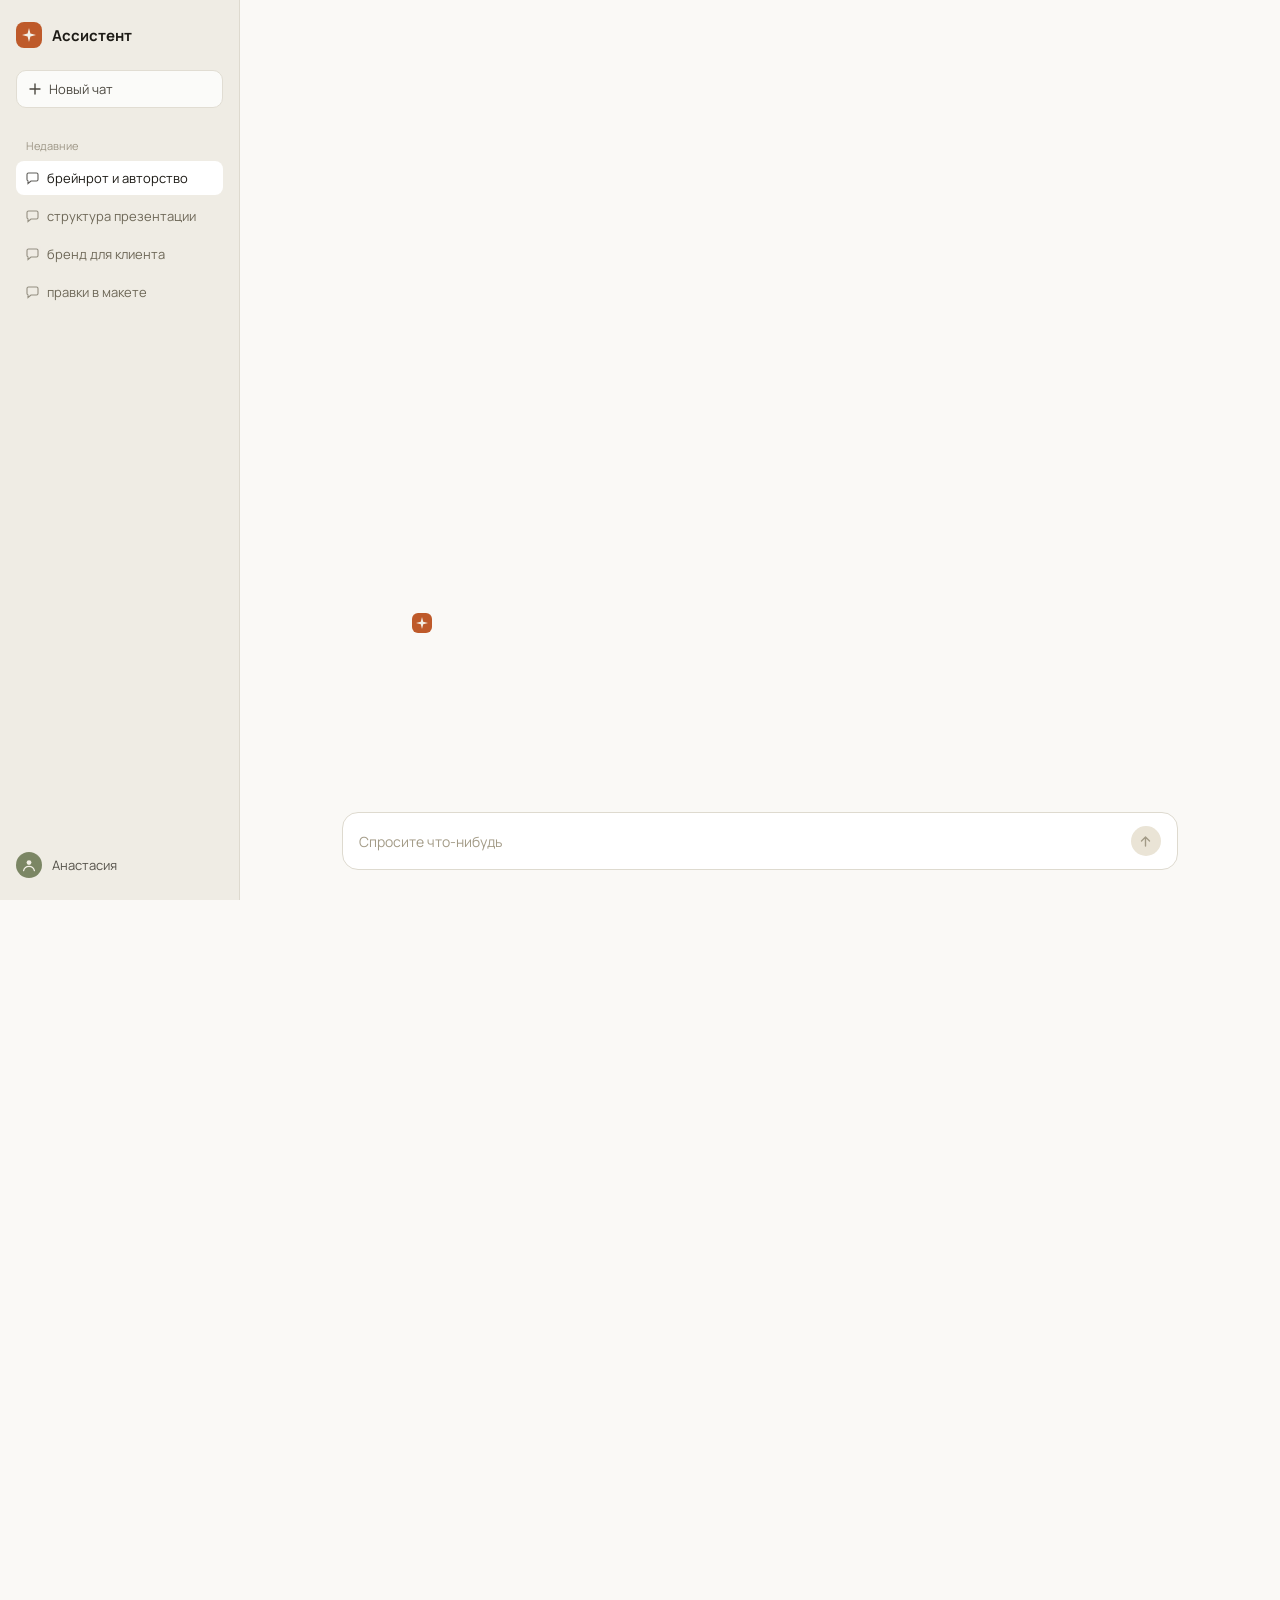
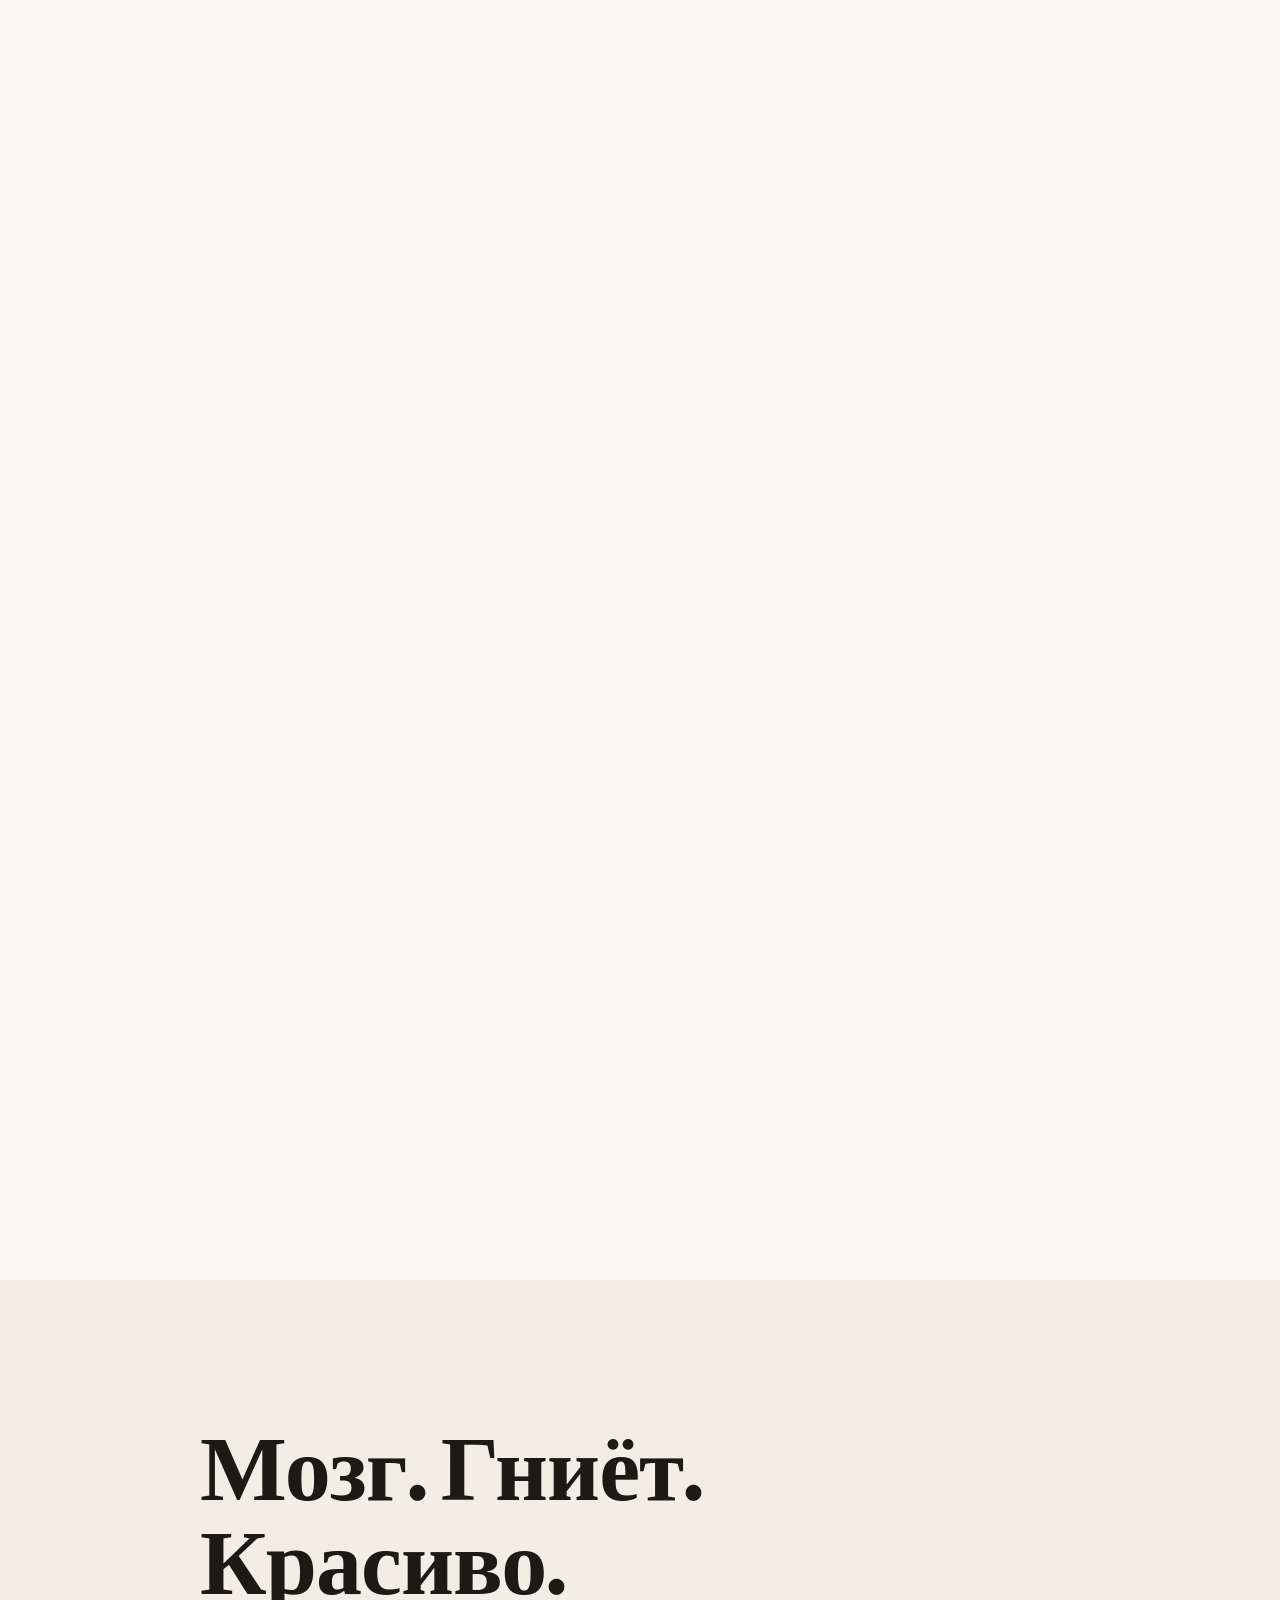
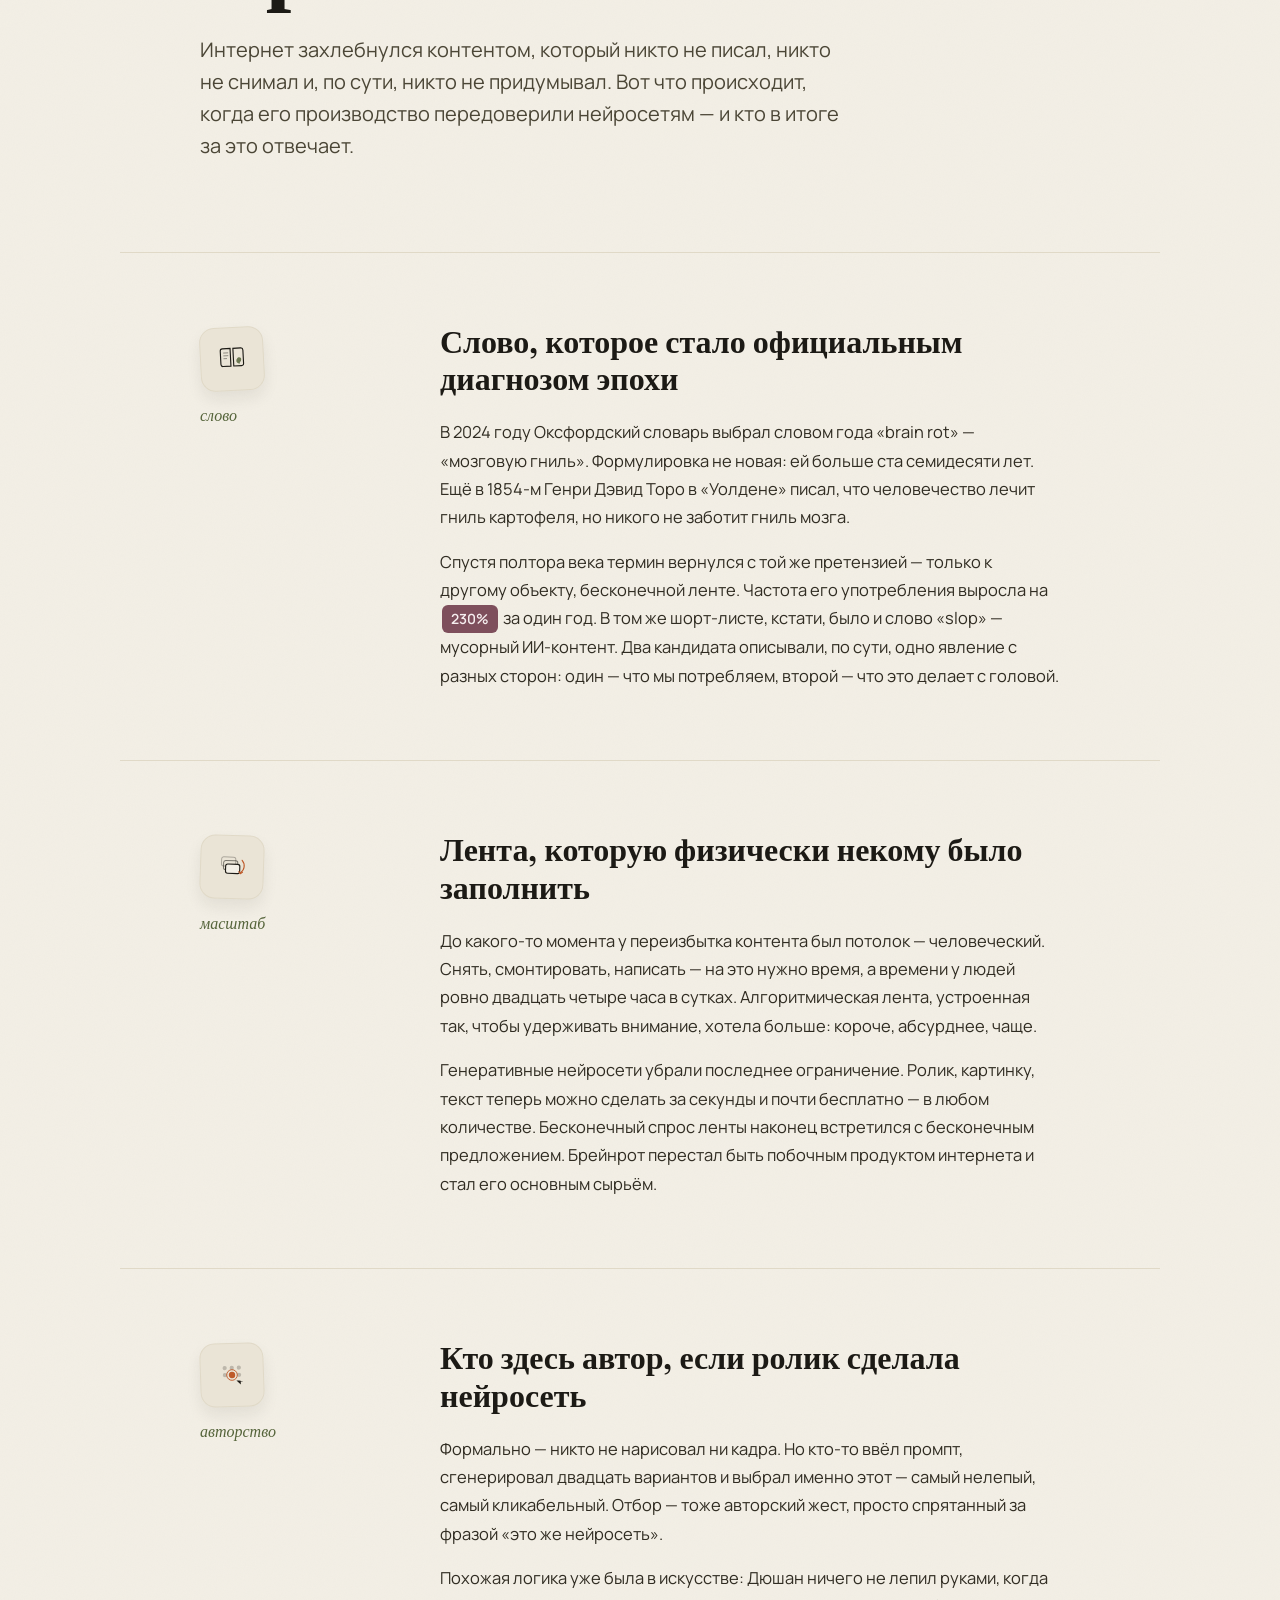
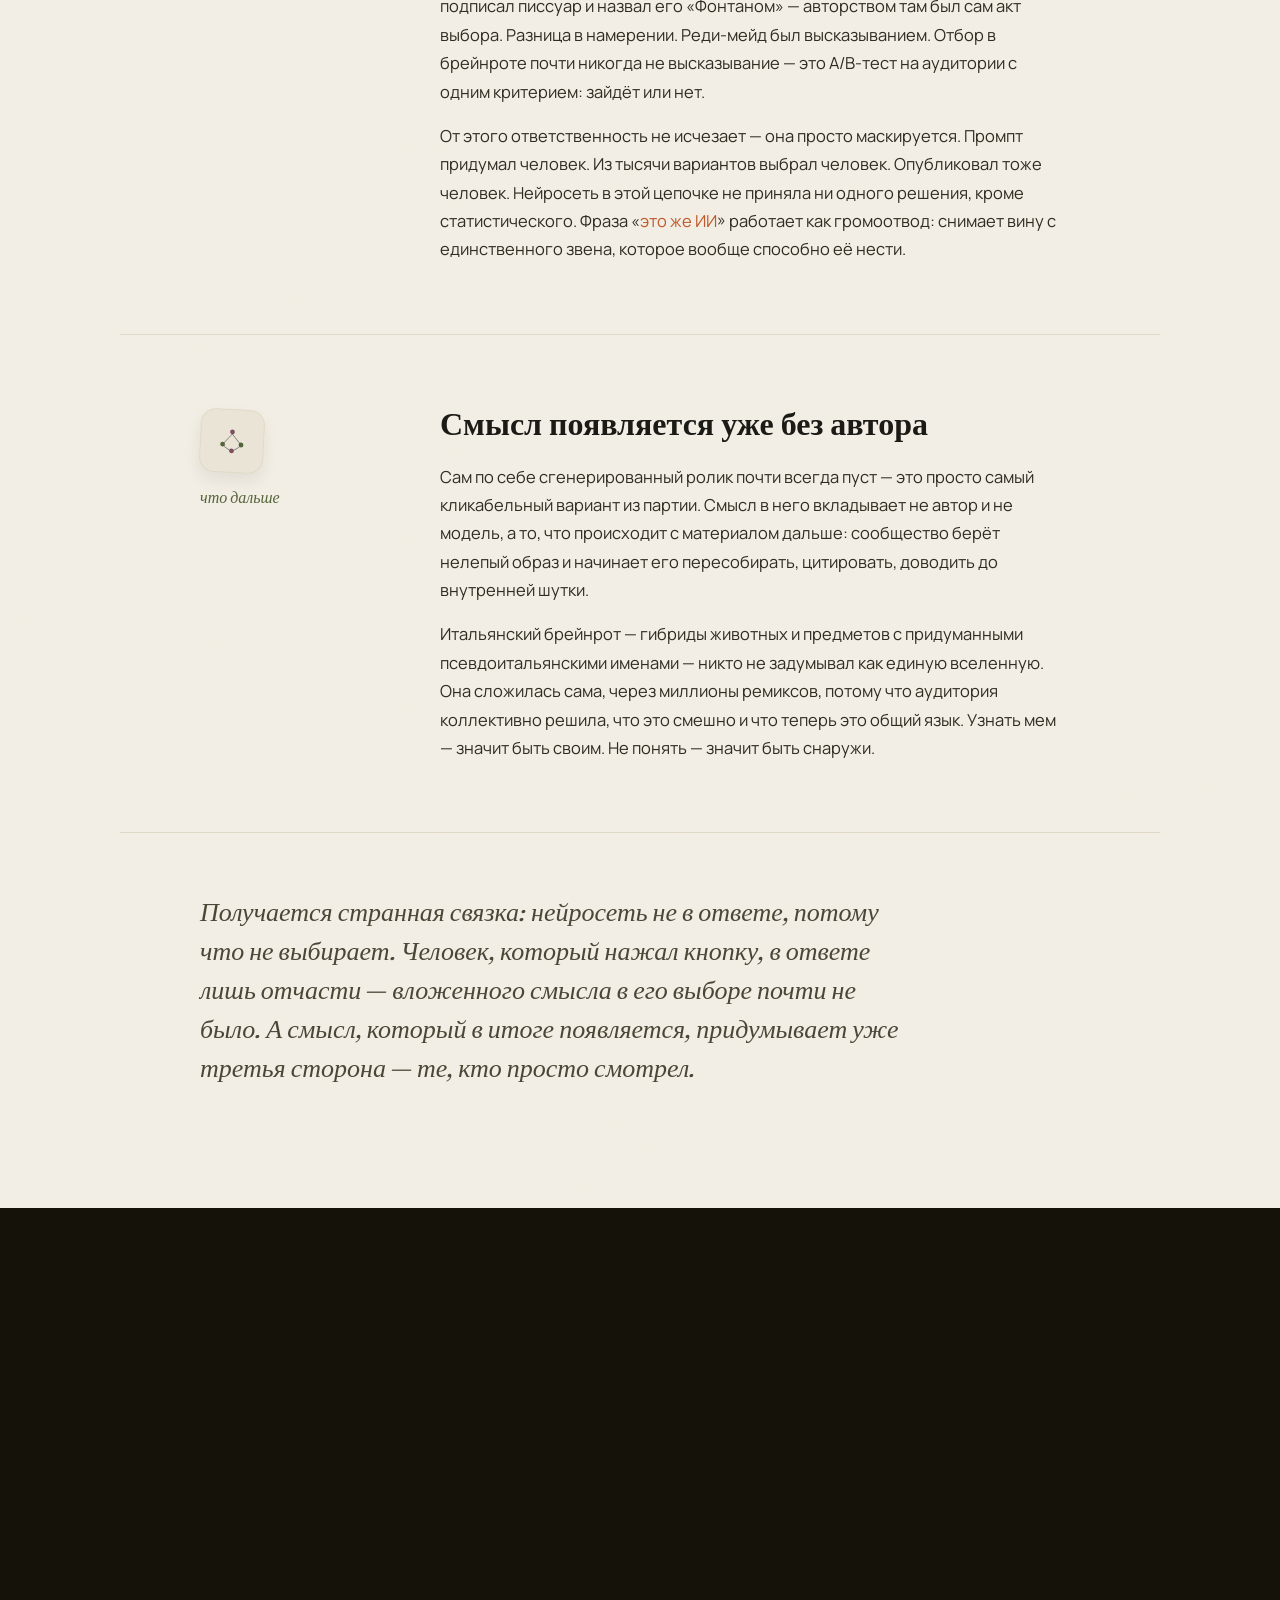
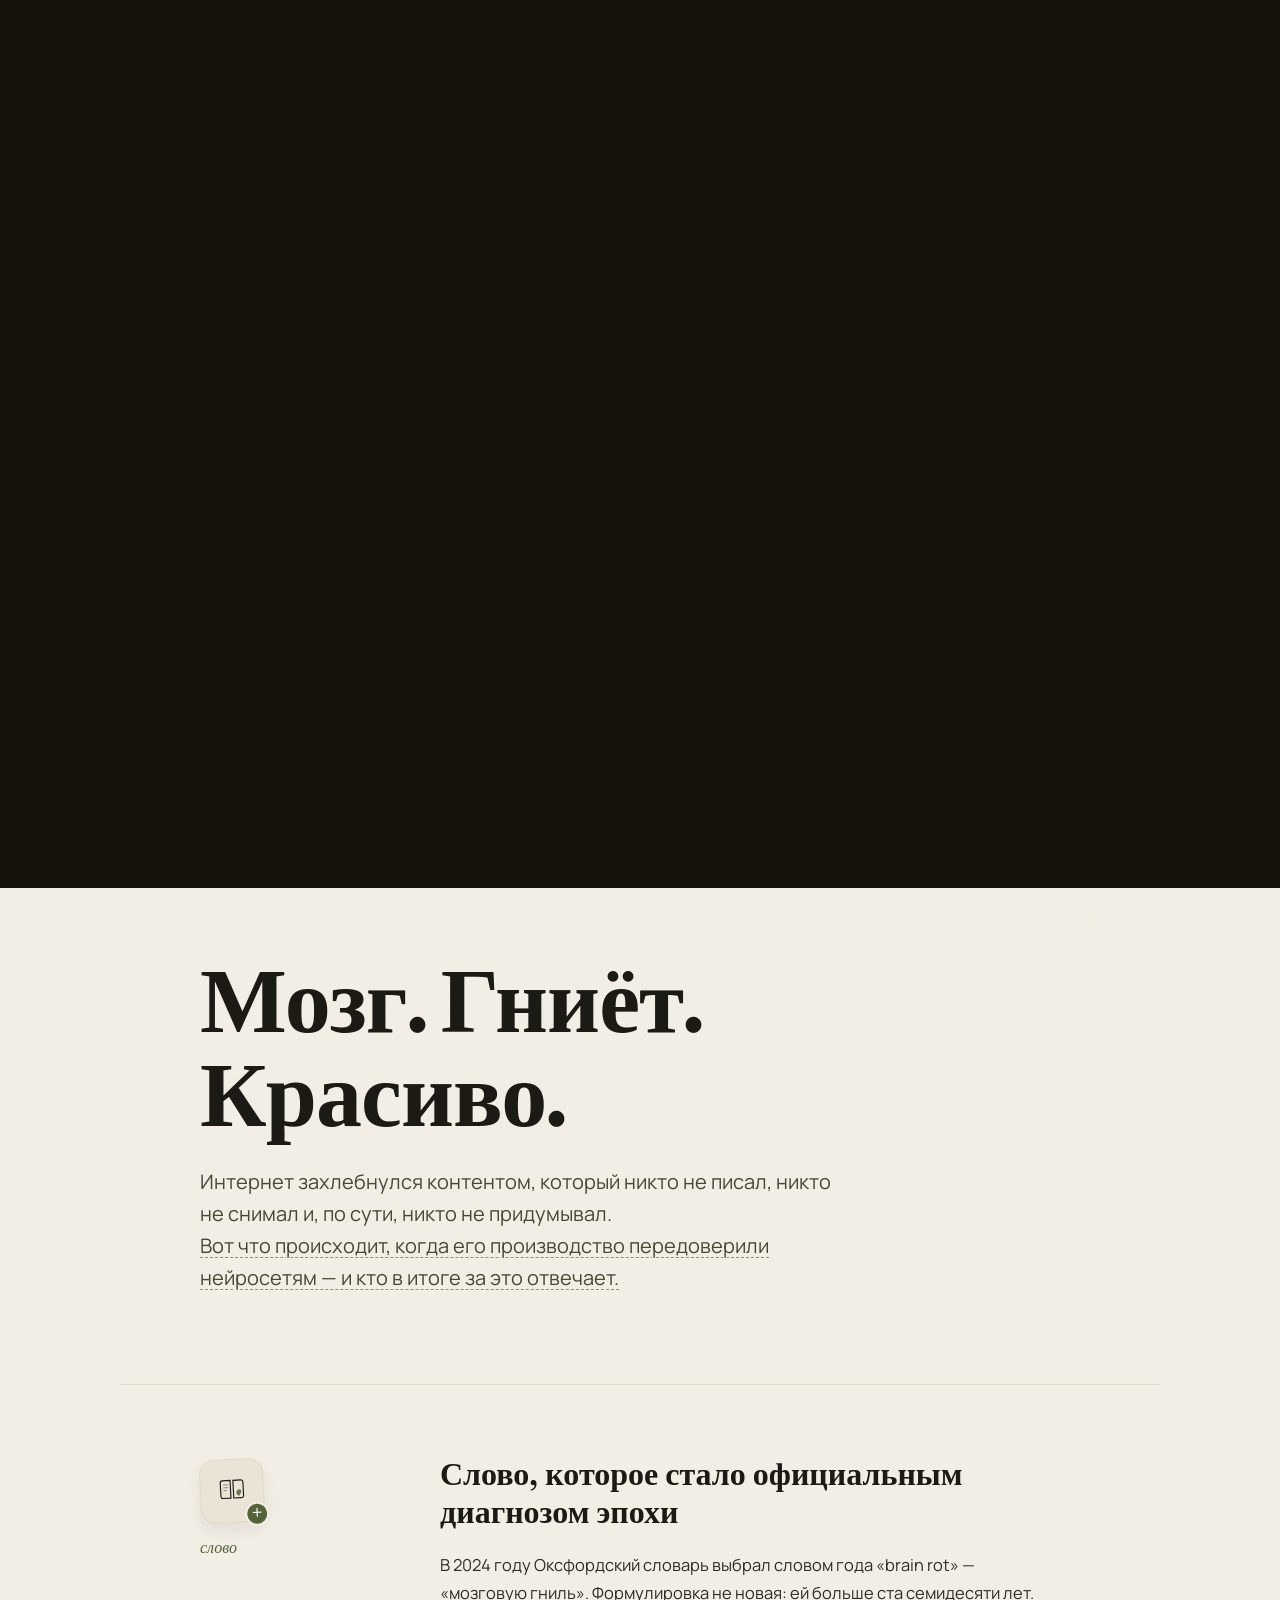
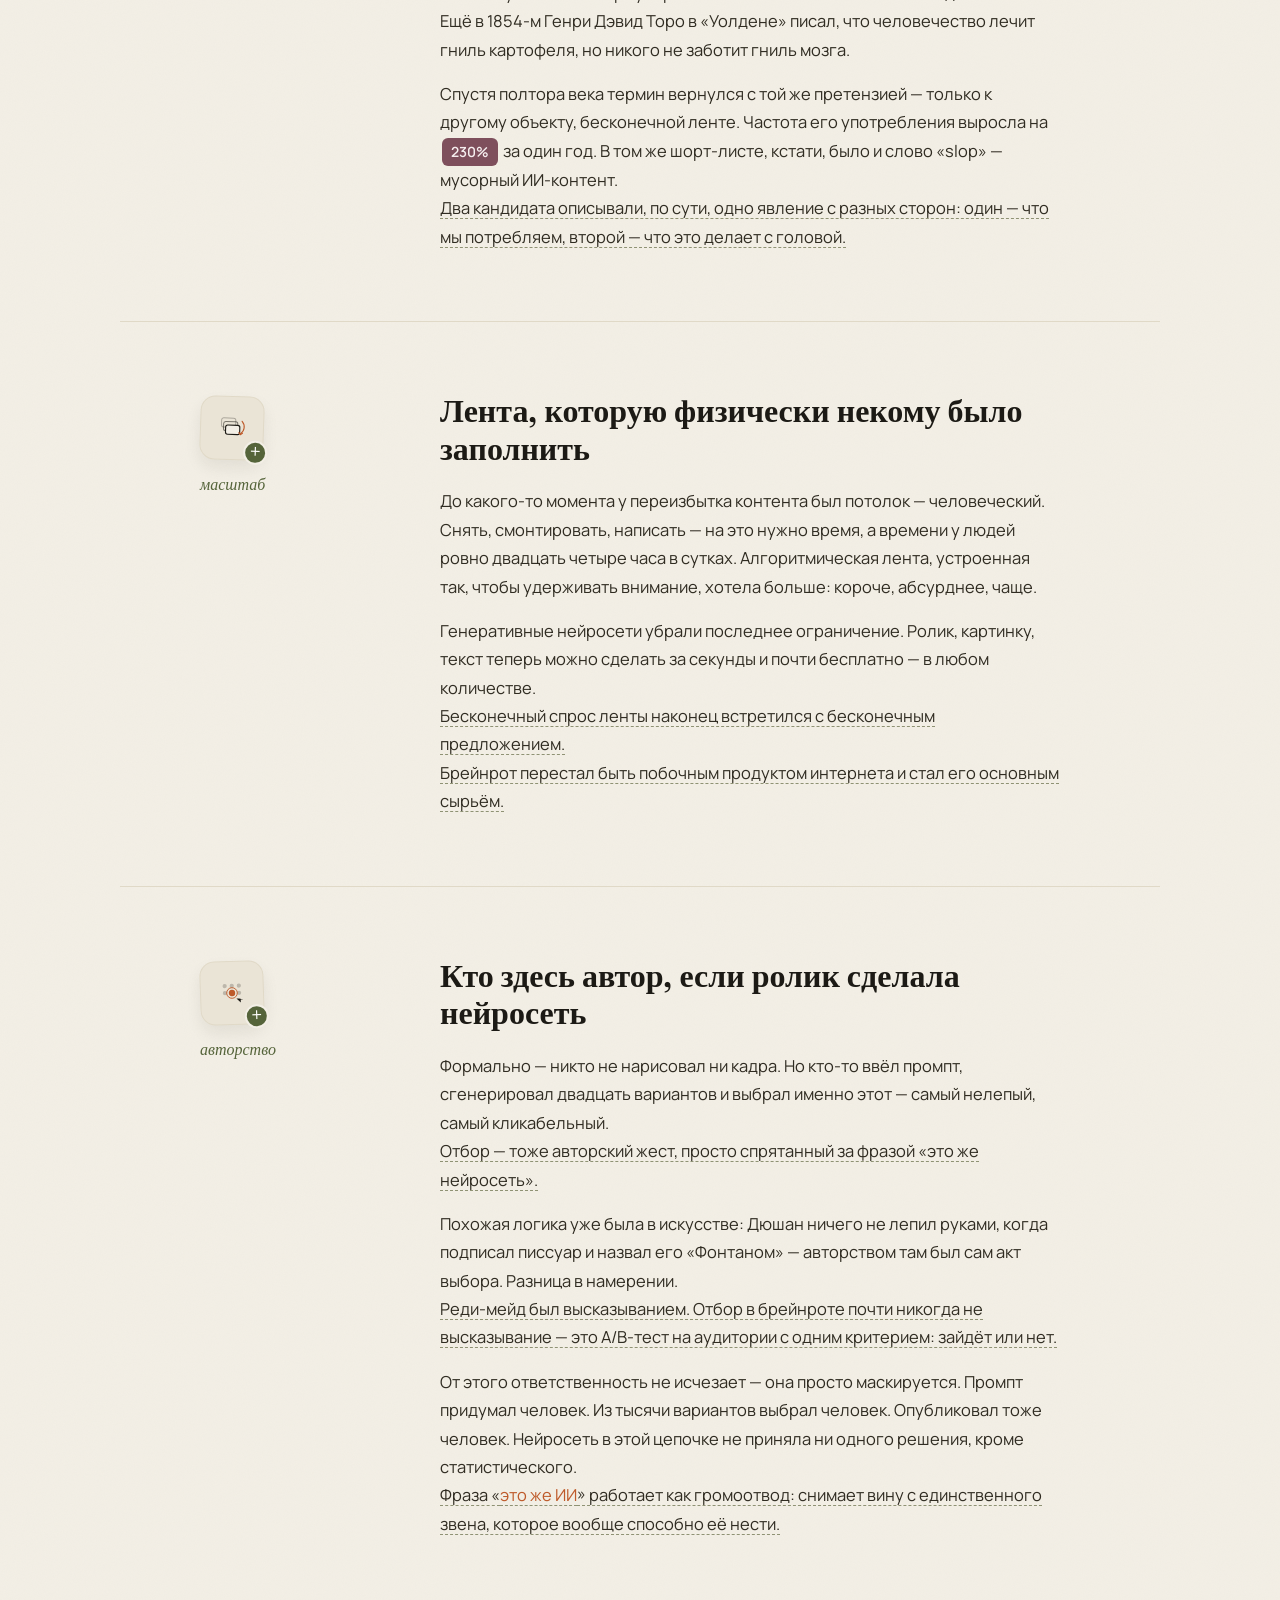
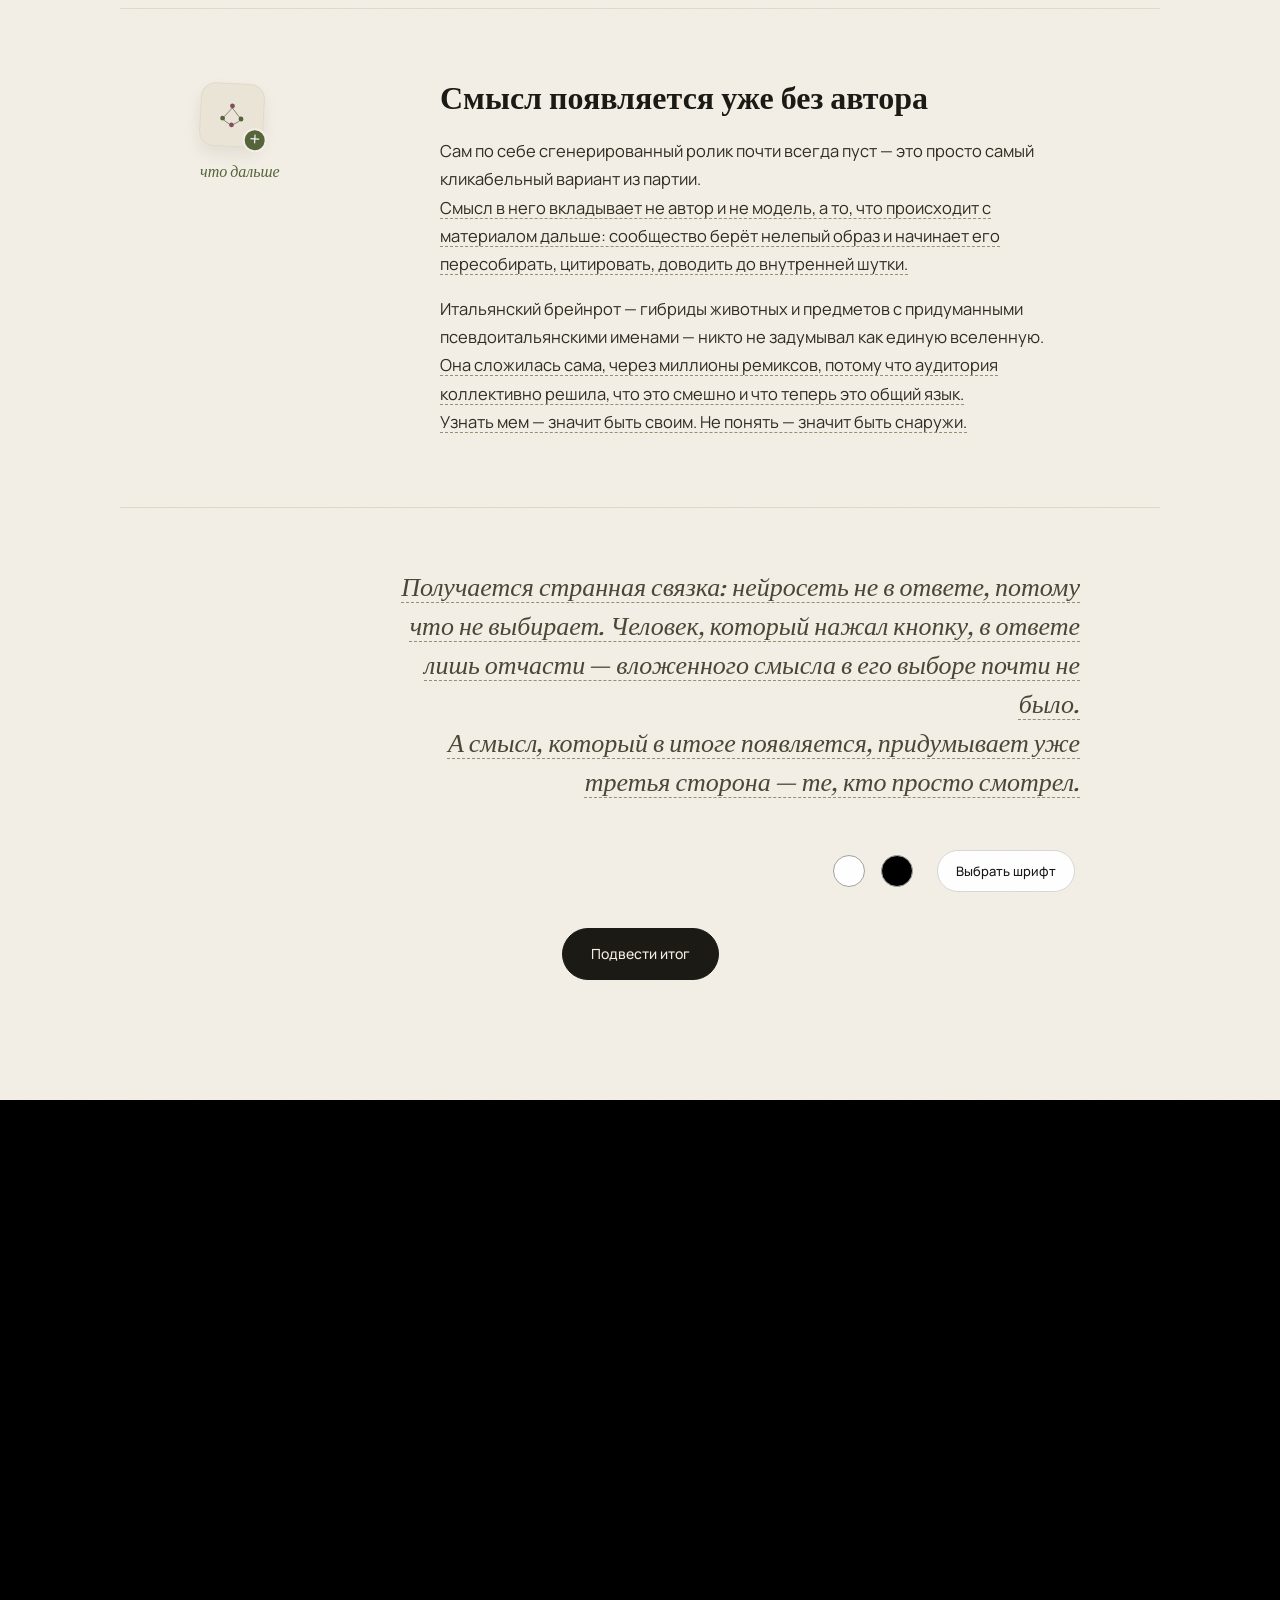
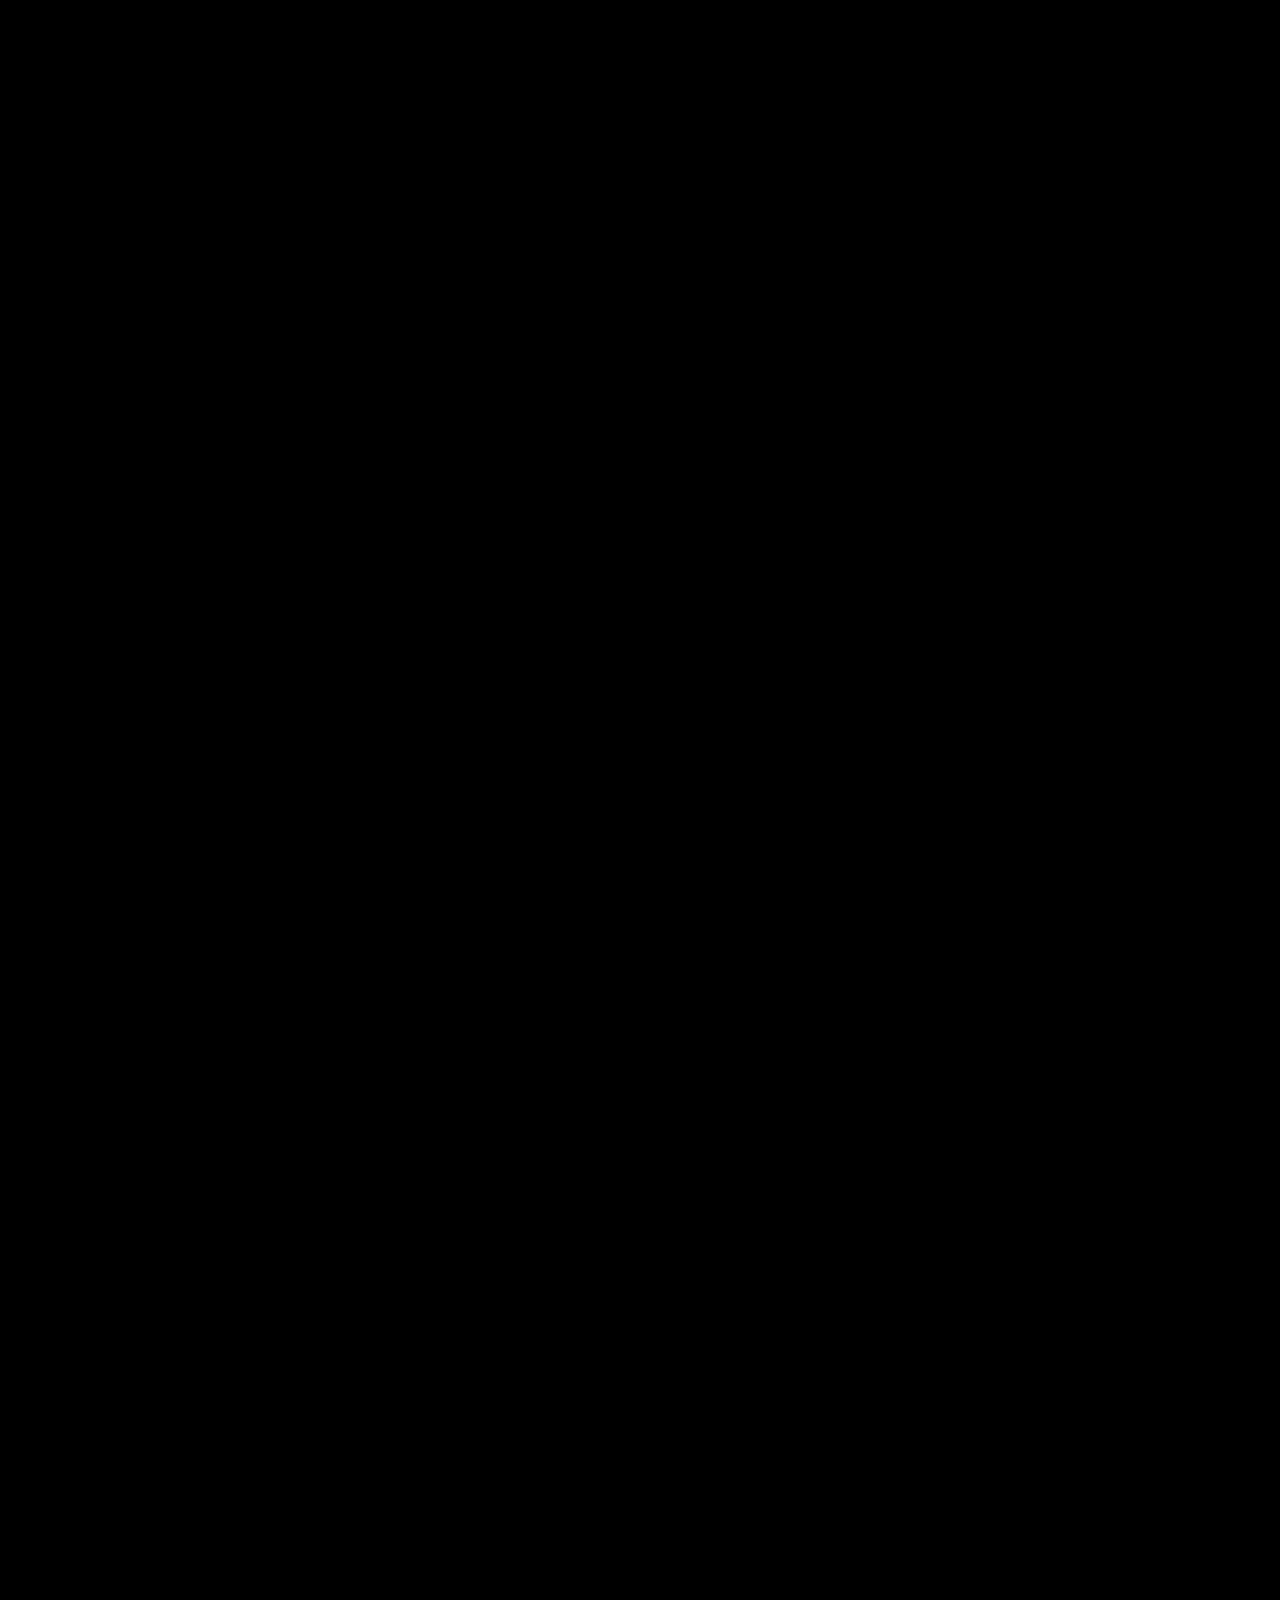
==== commit 282bce6d: "Add absurd interactions and update reader experience" ====
--- a/brainrot-longread.html
+++ b/brainrot-longread.html
@@ -4,7 +4,7 @@
 <meta charset="UTF-8">
 <meta name="viewport" content="width=device-width, initial-scale=1, viewport-fit=cover">
 <title>Мозг. Гниёт. Красиво.</title>
-<script src="assets/reading-session.js?v=7"></script>
+<script src="assets/reading-session.js?v=restart-3"></script>
 <link rel="preconnect" href="https://fonts.googleapis.com">
 <link rel="preconnect" href="https://fonts.gstatic.com" crossorigin>
 <link href="https://fonts.googleapis.com/css2?family=Fraunces:ital,opsz,wght@0,9..144,400;0,9..144,560;0,9..144,680;1,9..144,500&family=Manrope:wght@400;500;600;700&display=swap" rel="stylesheet">
@@ -335,13 +335,17 @@
   }
 
   /* ---------------- SECTION 1.5 — VERDICT (scroll-scrubbed, black) ---------------- */
-  #verdict{
+  html{scroll-behavior:smooth;}
+  @media(prefers-reduced-motion:reduce){html{scroll-behavior:auto;}}
+  #verdict,#conclusion{
     position: relative;
     height: 320vh;
     background: var(--rot-black);
   }
   :root{ --rot-black:#141209; }
-  body.reduced-motion #verdict{ height: auto; }
+  #conclusion{height:240vh;background:#000;}
+  #conclusion .verdict-sticky{background:#000;}
+  body.reduced-motion #verdict,body.reduced-motion #conclusion{height:auto;}
   .verdict-sticky{
     position: sticky;
     top: 0;
@@ -353,38 +357,43 @@
   }
   body.reduced-motion .verdict-sticky{ position: static; height:auto; padding: 100px 0; }
   .verdict-lines{
+    width:calc(100% - 48px);
+    max-width:1040px;
+    min-height:180px;
+    margin:0 auto;
+    padding:0;
+    display:grid;
+    align-items:center;
+    justify-items:center;
+    text-align:center;
+  }
+  .v-line{
+    grid-area:1 / 1;
     width:100%;
-    max-width: 880px;
-    margin: 0 auto;
-    padding: 0 clamp(24px,7vw,80px);
-    display:flex;
-    flex-direction: column;
-    gap: 30px;
-  }
-  .v-line{
-    font-size: clamp(19px, 3.1vw, 32px);
-    line-height: 1.4;
-    color: #C9C2AD;
-    opacity: 0;
-    transform: translateY(34px);
-    will-change: transform, opacity;
-  }
-  body.reduced-motion .v-line{ opacity:1; transform:none; }
-  .v-line--lead{
-    font-family:'Fraunces', serif;
-    font-style: italic;
-    font-size: clamp(26px, 4.4vw, 46px);
-    color: var(--porcelain);
-  }
-  .v-line--close{
-    font-family:'Fraunces', serif;
-    font-weight: 600;
-    color: var(--porcelain);
-    padding-top: 6px;
-    border-top: 1px solid rgba(243,239,230,0.14);
-  }
-  .v-key{ color: var(--rot); }
-  .v-key--tool{ color: var(--mold); }
+    margin:0;
+    font-family:'Manrope',Arial,sans-serif;
+    font-size:clamp(14px,1.35vw,17px);
+    font-weight:400;
+    font-style:normal;
+    line-height:1.55;
+    color:#FFFCF4;
+    opacity:0;
+    transform:none;
+    will-change:opacity;
+  }
+  #vline1,#vline4,#conclusion .v-line--lead{
+    font-size:clamp(21px,2.3vw,30px);
+    line-height:1.35;
+  }
+
+  .verdict-lines .v-key{color:inherit;}
+  body.reduced-motion .verdict-lines{display:flex;flex-direction:column;gap:28px;}
+  body.reduced-motion .v-line{opacity:1;transform:none;}
+  @media(max-width:600px){
+    .verdict-lines{width:calc(100% - 40px);min-height:180px;}
+    .v-line{font-size:14px;line-height:1.5;}
+    #vline1,#vline4,#conclusion .v-line--lead{font-size:22px;}
+  }
 
   /* ---------------- SECTION 2 — REVEAL ---------------- */
   #reveal{
@@ -522,7 +531,7 @@
   }
 
 </style>
-<link rel="stylesheet" href="assets/visuals.css?v=separate-endings">
+<link rel="stylesheet" href="assets/visuals.css?v=feed-spacing">
 <link rel="stylesheet" href="assets/fonts.css?v=evidence-fonts">
 </head>
 <body>
@@ -828,6 +837,16 @@
   </div>
 </section>
 
+<section id="conclusion" aria-label="Заключение">
+  <div class="verdict-sticky">
+    <div class="verdict-lines">
+      <p class="v-line v-line--lead">Для чего же всё-таки нужен человек?</p>
+      <p class="v-line">Чтобы не просто выложить контент и дать читателю свободу понимания</p>
+      <p class="v-line v-line--lead">А направить внимание на суть</p>
+    </div>
+  </div>
+</section>
+
 <div id="editorBackdrop" class="editor-backdrop" hidden></div>
 <div id="editorPopover" class="editor-popover" role="dialog" aria-modal="true" aria-labelledby="editorHeading" hidden>
   <div class="editor-popover-head"><h3 id="editorHeading">Выберите формулировку</h3><button type="button" class="editor-close" aria-label="Закрыть варианты">×</button></div>
@@ -872,10 +891,6 @@
   var STAGE = { type1: 0.26, send: 0.33, type2: 0.80, cta: 0.88 };
   var autoAdvanceArmed = !window.BRAIN_READING_SESSION?.pending;
 
-  // each line gets its own window inside the pinned verdict section, so they
-  // fly up one at a time on scroll rather than appearing as one flat block
-  var V_START = [0.00, 0.15, 0.30, 0.45, 0.62];
-  var V_DUR = 0.16;
 
   if(reduced){
     inputTyped.textContent = '';
@@ -903,15 +918,22 @@
 
   function updateVerdictFromScroll(){
     if(reduced) return;
-    var rect = verdictSection.getBoundingClientRect();
-    var scrollable = verdictSection.offsetHeight - window.innerHeight;
-    var progress = scrollable > 0 ? clamp(-rect.top / scrollable, 0, 1) : 0;
-    for(var i = 0; i < vLines.length; i++){
-      var t = clamp((progress - V_START[i]) / V_DUR, 0, 1);
-      var e = easeOutCubic(t);
-      vLines[i].style.opacity = String(e);
-      vLines[i].style.transform = 'translateY(' + (34 * (1 - e)) + 'px)';
-    }
+    [verdictSection,document.getElementById('conclusion')].forEach(function(section){
+      var lines = section.querySelectorAll('.v-line');
+      var rect = section.getBoundingClientRect();
+      var scrollable = section.offsetHeight - window.innerHeight;
+      var progress = scrollable > 0 ? clamp(-rect.top / scrollable, 0, 1) : 0;
+      var slot = 1 / lines.length;
+      for(var i = 0; i < lines.length; i++){
+        var phase = (progress - i * slot) / slot;
+        var opacity = 0;
+        if(phase >= 0 && phase < 0.2) opacity = easeOutCubic(phase / 0.2);
+        else if(phase >= 0.2 && phase < 0.68) opacity = 1;
+        else if(phase >= 0.68 && phase < 0.9) opacity = 1 - easeOutCubic((phase - 0.68) / 0.22);
+        lines[i].style.opacity = String(opacity);
+        lines[i].style.transform = 'none';
+      }
+    });
   }
 
   function updateFromScroll(){
@@ -1085,8 +1107,10 @@
 <script src="assets/evidence.js?v=evidence-container"></script>
 <script src="assets/people-map.js"></script>
 <script src="assets/phone-feed.js?v=circular-feed"></script>
-<script src="assets/absurd-feed.js?v=separate-endings"></script>
-<script src="assets/visuals.js?v=vector-shell"></script>
+<script src="assets/absurd-feed.js?v=tablet-timing"></script>
+<script src="assets/absurd-word.js?v=glitch-2026"></script>
+<script src="assets/absurd-authorship.js?v=heading-first"></script>
+<script src="assets/visuals.js?v=neutral-picker"></script>
 <script src="assets/background.js"></script>
 <div id="fontBackdrop" class="editor-backdrop" hidden></div>
 <div id="fontPicker" class="editor-popover" role="dialog" aria-modal="true" aria-labelledby="fontPickerHeading" hidden>
@@ -1104,5 +1128,10 @@
   </div>
 </div>
 <script src="assets/fonts.js?v=separate-headings"></script>
+<link rel="stylesheet" href="assets/reader-results.css?v=1">
+<script src="assets/reader-results.js?v=restart"></script>
+<link rel="stylesheet" href="assets/popups.css?v=2">
+<script src="assets/popups.js?v=1"></script>
+<script src="assets/smooth-scroll.js?v=1"></script>
 </body>
 </html>
--- a/assets/visuals.css
+++ b/assets/visuals.css
@@ -130,6 +130,55 @@
 #interactive .start-explain .hero-title,#interactive .start-explain .hero-dek{z-index:1;}
 .start-preview-explain::before{content:'';position:absolute;left:0;top:0;bottom:0;width:49%;background:#001128;z-index:1;}
 .start-preview-explain strong{z-index:2;}
+/* Absurd hero: Figma 812:342, 1440 × 885; one shared 4663.859 ms timeline. */
+.start-absurd .start-scene{height:100svh;min-height:480px;max-height:1000px;background:#000;container-type:inline-size;}
+.start-absurd .start-scene>img{inset:0;width:100%;height:100%;max-width:1567px;margin:auto;object-fit:contain;object-position:center;}
+#interactive .start-absurd .hero-title{position:absolute;inset:0;width:100%;margin:0;color:#fff;font-family:var(--reader-title,'Reader Baltica',serif);font-size:10.6467vw;font-size:10.6467cqw;font-weight:400;line-height:.817;letter-spacing:0;}
+.start-absurd .hero-start-trigger{position:relative;display:block;width:100%;height:100%;text-align:center;}
+.start-absurd .hero-start-trigger:hover{text-decoration:none;}
+.start-absurd .hero-start-trigger:focus-visible{outline:2px dashed #fff;outline-offset:-8px;}
+.start-absurd .hero-start-trigger span{position:absolute;transform:translateX(-50%);top:12.0588%;white-space:nowrap;color:transparent;animation-duration:4.663859s;animation-timing-function:linear;animation-iteration-count:infinite;}
+.start-absurd .hero-start-trigger span:nth-child(1){left:19.0896%;width:30.6317%;animation-name:kf_812_370_color_0;}
+.start-absurd .hero-start-trigger span:nth-child(2){left:80.7%;width:30.9751%;animation-name:kf_812_371_color_0;}
+.start-absurd .hero-start-trigger span:nth-child(3){left:49.7917%;top:79.5898%;width:46.9051%;animation-name:kf_812_372_color_0;}
+#interactive .start-absurd>.hero-dek{max-width:720px;margin:0 auto;padding:64px 24px;}
+.start-preview-absurd{background:#000;}
+.start-preview-absurd img{inset:0;width:100%;height:100%;object-fit:contain;object-position:center;}
+.start-preview-absurd strong{inset:0;font:400 clamp(16px,2.1vw,28px)/.817 'Reader Baltica',serif;}
+.start-preview-absurd strong span{position:absolute;top:12.0588%;transform:translateX(-50%);white-space:nowrap;}
+.start-preview-absurd strong span:nth-child(1){left:19.0896%;}
+.start-preview-absurd strong span:nth-child(2){left:80.7%;}
+.start-preview-absurd strong span:nth-child(3){left:49.7917%;top:79.5898%;}
+@media(max-width:600px){
+  #interactive .start-absurd .hero-title{font-size:clamp(48px,16cqw,96px);}
+  .start-absurd .hero-start-trigger span:nth-child(1){left:50%;top:12%;width:90%;}
+  .start-absurd .hero-start-trigger span:nth-child(2){left:50%;top:50%;width:90%;transform:translate(-50%,-50%);}
+  .start-absurd .hero-start-trigger span:nth-child(3){left:50%;top:auto;bottom:12%;width:90%;}
+  #interactive .start-absurd>.hero-dek{padding:36px 24px;}
+}
+@keyframes kf_812_370_color_0{
+  0%{animation-timing-function:cubic-bezier(.5,0,.5,1);color:rgba(255,255,255,0);}
+  10.549%{color:#fff;}
+  28.611%{animation-timing-function:cubic-bezier(.5,0,.5,1);color:#fff;}
+  41.529%,100%{color:rgba(255,255,255,0);}
+}
+@keyframes kf_812_371_color_0{
+  0%{color:rgba(255,255,255,0);}
+  20.19%{animation-timing-function:cubic-bezier(.5,0,.5,1);color:rgba(255,255,255,0);}
+  32.827%{color:#fff;}
+  50.923%{animation-timing-function:cubic-bezier(.5,0,.5,1);color:#fff;}
+  65.632%,100%{color:rgba(255,255,255,0);}
+}
+@keyframes kf_812_372_color_0{
+  0%{color:rgba(255,255,255,0);}
+  51.502%{animation-timing-function:cubic-bezier(.5,0,.5,1);color:rgba(255,255,255,0);}
+  66.562%{animation-timing-function:cubic-bezier(.5,0,.5,1);color:rgba(255,255,255,.96);}
+  80.541%{animation-timing-function:cubic-bezier(.5,0,.5,1);color:#fff;}
+  90.998%,100%{color:rgba(255,255,255,0);}
+}
+@media(prefers-reduced-motion:reduce){
+  .start-absurd .hero-start-trigger span{animation:none;color:#fff;}
+}
 @media(max-width:600px){.start-explain .start-scene::before{width:100%;opacity:.65;}}
 
 /* Soft monochrome card inspired by the supplied interface reference. */
@@ -328,10 +377,13 @@
 #interactive[data-theme="dark"] .evidence-v2 summary:focus-visible{outline-color:var(--ev-accent);}
 
 /* A local absurdist composition: the feed erases itself and types the article. */
-#interactive .reveal-section[data-visual-kind="absurd-feed"]{padding:0;max-width:none;background:#080e10;color:#FFFCF4;}
+#interactive .reveal-section[data-visual-kind="absurd-feed"]{padding:0;max-width:none;background:transparent;color:inherit;}
 #interactive .visual-selected[data-visual-kind="absurd-feed"]>.section-body{max-width:none;margin:0;}
-#interactive .visual-selected[data-visual-kind="absurd-feed"] .visual-copy{max-width:900px;margin:auto;padding:60px 32px 40px;}
-#interactive .visual-selected[data-visual-kind="absurd-feed"] h2{color:#FFFCF4;font-family:var(--reader-heading,'Reader Baltica',serif);font-size:clamp(28px,4vw,48px);}
+#interactive .visual-selected[data-visual-kind="absurd-feed"] .visual-copy{margin:auto;padding:64px clamp(24px,7vw,140px) 24px;}
+#interactive .visual-selected[data-visual-kind="absurd-feed"] h2{max-width:720px;margin-left:auto;margin-right:auto;margin-bottom:0;color:inherit;}
+@media(max-width:760px){
+ #interactive .visual-selected[data-visual-kind="absurd-feed"] .visual-copy{padding-top:48px;padding-bottom:20px;}
+}
 .absurd-story{position:relative;height:520svh;}
 .absurd-scene{position:sticky;top:0;height:100svh;overflow:hidden;isolation:isolate;background:#080e10;}
 
@@ -397,10 +449,121 @@
  .absurd-text[data-block="0"]{top:22%;}.absurd-text[data-block="1"]{top:35%;}.absurd-text[data-block="2"]{top:25%;}.absurd-text[data-block="3"]{top:auto;bottom:125px;}
 }
 
-/* Each editable ending has its own column; the second sits to the left. */
-.absurd-final-row{position:absolute;left:22%;right:27%;bottom:13%;display:grid;grid-template-columns:1fr 1fr;align-items:start;gap:4vw;max-height:62%;overflow-y:auto;scrollbar-width:thin;scrollbar-color:#ffffff40 transparent;}
+/* Keep both ending columns; reveal the lower-left block before the upper-right. */
+.absurd-final-row{position:absolute;left:22%;right:27%;top:16%;bottom:13%;display:grid;grid-template-columns:1fr 1fr;grid-template-rows:auto minmax(24px,1fr) auto;align-items:start;gap:4vw;overflow-y:auto;scrollbar-width:thin;scrollbar-color:#ffffff40 transparent;}
 #interactive .visual-selected .absurd-final-row .absurd-text{position:static;width:auto;margin:0;min-width:0;}
 .absurd-final-row [data-block="3"]{grid-column:2;grid-row:1;}
-.absurd-final-row [data-block="4"]{grid-column:1;grid-row:1;}
-@media(max-width:760px){.absurd-final-row{left:9%;right:9%;top:22%;bottom:125px;max-height:none;display:flex;flex-direction:column;gap:24px;}}
+.absurd-final-row [data-block="4"]{grid-column:1;grid-row:3;align-self:end;}
+@media(max-width:760px){
+ .absurd-final-row{left:9%;right:9%;top:22%;bottom:125px;grid-template-columns:1fr;gap:24px;}
+ .absurd-final-row [data-block="3"],.absurd-final-row [data-block="4"]{grid-column:1;}
+}
+@media(min-width:761px) and (max-width:1000px){
+ #interactive .visual-selected .absurd-scene>.absurd-text{width:34%;}
+ .absurd-text[data-block="1"]{left:58%;}
+ .absurd-text[data-block="2"]{left:32%;top:38%;}
+ .absurd-final-row{left:18%;right:12%;gap:28px;}
+}
 @media(prefers-reduced-motion:reduce){.absurd-final-row{display:contents;}}
+
+/* A terminal-like reading window: live text, two pages and replayable typing. */
+#interactive .visual-selected[data-visual-kind="absurd-word"]>.section-body{max-width:1120px;}
+#interactive .visual-selected[data-visual-kind="absurd-word"] h2{max-width:720px;margin-left:auto;margin-right:auto;}
+.absurd-word-window{position:relative;isolation:isolate;min-width:0;margin:32px auto 0;padding:38px clamp(28px,8vw,116px) 28px;background:#59FF00;color:#080e10;}
+.absurd-word-window::before{content:'';position:absolute;inset:10px;border:1px solid #080e10;z-index:-1;pointer-events:none;}
+.absurd-word-window::after{content:'';position:absolute;right:10%;top:10px;width:8px;height:8px;border:1px solid #080e10;box-shadow:-14px 0 0 #080e10;pointer-events:none;}
+.absurd-word-label{display:table;margin:0 0 24px;background:#080e10;color:#59FF00;padding:2px 6px;font:14px/1.3 'Reader Baltica',monospace;}
+.absurd-word-pages{display:grid;min-height:240px;}
+#interactive .visual-selected[data-visual-kind="absurd-word"] .absurd-word-pages p{grid-area:1/1;margin:0;min-width:0;color:#080e10;font:clamp(15px,1.5vw,19px)/1.6 ui-monospace,SFMono-Regular,Consolas,monospace;overflow-wrap:anywhere;}
+#interactive [data-visual-kind="absurd-word"] .editable-fragment{color:inherit;text-decoration-color:currentColor;}
+.absurd-word-window .editable-fragment:hover,.absurd-word-window .editable-fragment[data-position]{background:#00000012!important;}
+.absurd-word-window .stat-chip{display:inline;margin:0;padding:0;border:0;border-radius:0;background:none;color:inherit;font:inherit;}
+.absurd-word-char{opacity:0;}
+.absurd-word-char.is-cursor{box-shadow:2px 0 currentColor;}
+.absurd-word-navigation{display:grid;grid-template-columns:1fr 36px;gap:10px;align-items:center;margin-top:24px;}
+.absurd-word-count{grid-row:1/3;font:12px/1.4 ui-monospace,monospace;}
+.absurd-word-arrow{width:36px;height:36px;padding:0;border:0;border-radius:0;background:#080e10;color:#59FF00;font:32px/1 monospace;cursor:pointer;}
+.absurd-word-arrow:disabled{opacity:.35;cursor:default;}
+.absurd-word-arrow:focus-visible{outline:2px solid #080e10;outline-offset:3px;}
+.absurd-word-preview{position:relative;width:100%;height:100%;padding:24px;background:#59FF00;color:#080e10;outline:1px solid #080e10;outline-offset:-8px;display:flex;flex-direction:column;justify-content:space-between;gap:12px;}
+.absurd-word-preview small{align-self:start;background:#080e10;color:#59FF00;font:10px/1.4 monospace;padding:2px 4px;}
+.absurd-word-preview strong{font:15px/1.3 ui-monospace,monospace;}
+.absurd-word-preview>span{align-self:end;font:20px/1 monospace;}
+@media(max-width:600px){
+ .absurd-word-window{padding:32px 24px 24px;margin-top:24px;}
+ .absurd-word-pages{min-height:280px;}
+ .absurd-word-label{font-size:12px;margin-bottom:20px;}
+}
+@media(prefers-reduced-motion:reduce){.absurd-word-char{opacity:1;}}
+
+/* One entrance per mounted window; typing starts after the glitch settles. */
+.absurd-word-window[data-entered="false"]{opacity:0;}
+.absurd-word-window.is-entering{animation:absurd-word-glitch-in 560ms steps(1,end) both;}
+@keyframes absurd-word-glitch-in{
+  0%{opacity:0;clip-path:inset(48% 0 48% 0);transform:translateX(-8px);}
+  12%{opacity:1;clip-path:inset(43% 0 42% 0);transform:translateX(6px);}
+  25%{clip-path:inset(12% 0 60% 0);transform:translateX(-5px);}
+  38%{clip-path:inset(58% 0 8% 0);transform:translateX(4px);}
+  52%{clip-path:inset(8% 0 12% 0);transform:translateX(-3px);}
+  67%{clip-path:inset(0);transform:translateX(2px);}
+  80%{clip-path:inset(28% 0 22% 0);transform:translateX(-2px);}
+  90%,100%{opacity:1;clip-path:inset(0);transform:none;}
+}
+@media(prefers-reduced-motion:reduce){
+ .absurd-word-window[data-entered="false"]{opacity:1;}
+ .absurd-word-window.is-entering{animation:none;}
+}
+
+/* Authorship: each denial leaves a visible decision behind. */
+#interactive .reveal-section.visual-selected[data-visual-kind="absurd-authorship"]{padding:0;max-width:none;}
+#interactive .visual-selected[data-visual-kind="absurd-authorship"]>.section-body{max-width:none;width:100%;}
+.authorship-stage{position:relative;isolation:isolate;width:100%;height:100vh;height:100svh;min-height:540px;overflow:hidden;background:transparent;color:var(--ink);}
+#interactive .visual-selected[data-visual-kind="absurd-authorship"] .visual-copy{max-width:720px;margin:0 auto;padding:64px 0 44px;}
+@media(max-width:800px){#interactive .visual-selected[data-visual-kind="absurd-authorship"] .visual-copy{padding:48px 24px 28px;}}
+.authorship-denial{position:absolute;z-index:2;left:50%;top:50%;transform:translate(-50%,-50%);width:max-content;max-width:86%;border:0;border-radius:0;padding:22px 30px;background:#59ff00;color:#080b09;font:500 clamp(18px,2.4vw,34px)/1.2 'Reader Baltica',monospace;text-align:center;cursor:pointer;}
+.authorship-denial:focus-visible{outline:2px solid currentColor;outline-offset:8px;}
+.authorship-denial::before,.authorship-denial::after,.authorship-fact::before,.authorship-fact::after{content:attr(data-text) / "";position:absolute;inset:0;display:flex;align-items:center;justify-content:center;padding:inherit;pointer-events:none;opacity:0;}
+.authorship-denial::before,.authorship-fact::before{color:#ff38bd;clip-path:inset(15% 0 55%);}
+.authorship-denial::after,.authorship-fact::after{color:#70eaff;clip-path:inset(60% 0 12%);}
+.authorship-denial:hover::before,.authorship-denial:focus-visible::before,.authorship-denial.is-glitching::before,.authorship-denial.is-entering::before,.authorship-fact::before{animation:authorship-split 450ms steps(1,end) 1;}
+.authorship-denial:hover::after,.authorship-denial:focus-visible::after,.authorship-denial.is-glitching::after,.authorship-denial.is-entering::after,.authorship-fact::after{animation:authorship-split 450ms steps(1,end) 1 reverse;}
+.authorship-fact{position:absolute;max-width:36%;font:400 clamp(18px,2.1vw,30px)/1.25 'Reader Baltica',monospace;animation:authorship-arrive 420ms steps(1,end) both;}
+.authorship-fact[data-position="0"]{left:9%;top:28%;transform:rotate(-4deg);}
+.authorship-fact[data-position="1"]{right:7%;top:24%;transform:rotate(3deg);}
+.authorship-fact[data-position="2"]{left:7%;top:70%;transform:rotate(3deg);}
+.authorship-fact[data-position="3"]{right:9%;top:77%;transform:rotate(-3deg);}
+.authorship-preview{width:100%;height:100%;display:flex;flex-direction:column;justify-content:center;align-items:center;gap:22px;padding:20px;background:#080b09;color:#59ff00;font:12px/1.3 monospace;text-align:center;}
+.authorship-preview>span{padding:12px;background:#59ff00;color:#080b09;}
+.authorship-preview>small{align-self:flex-start;transform:rotate(-4deg);}
+@keyframes authorship-split{0%,100%{opacity:0;translate:0;}12%,62%{opacity:1;translate:7px -2px;}28%,76%{opacity:.9;translate:-8px 3px;}45%{opacity:0;translate:3px 0;}}
+@keyframes authorship-arrive{0%,20%{opacity:0;filter:blur(2px);}10%,35%{opacity:1;translate:7px -3px;}25%,50%{opacity:.3;translate:-6px 3px;}65%,100%{opacity:1;translate:0;filter:none;}}
+@media(max-width:600px){
+ .authorship-stage{min-height:540px;}
+ .authorship-denial{width:86%;padding:22px 16px;font-size:22px;}
+ .authorship-fact{max-width:70%;font-size:18px;}
+ .authorship-fact[data-position="0"]{left:7%;top:24%;}
+ .authorship-fact[data-position="1"]{right:6%;top:34%;max-width:68%;}
+ .authorship-fact[data-position="2"]{left:7%;top:65%;}
+ .authorship-fact[data-position="3"]{right:7%;top:78%;}
+}
+@media(prefers-reduced-motion:reduce){.authorship-fact{animation:none;}.authorship-denial::before,.authorship-denial::after,.authorship-fact::before,.authorship-fact::after{animation:none!important;display:none;}}
+
+.authorship-stage[data-entered="false"] .authorship-denial{opacity:0;pointer-events:none;}
+.authorship-denial.is-entering{animation:authorship-button-enter 600ms steps(1,end) both;}
+@keyframes authorship-button-enter{0%,18%{opacity:0;clip-path:inset(45% 0 45%);translate:-9px 0;}10%,30%{opacity:1;clip-path:inset(15% 0 55%);translate:8px -2px;}45%{opacity:.4;clip-path:inset(60% 0 5%);translate:-6px 3px;}60%{opacity:1;clip-path:inset(0);translate:5px 0;}76%{opacity:.2;translate:-3px 0;}86%,100%{opacity:1;clip-path:inset(0);translate:0;}}
+@media(prefers-reduced-motion:reduce){.authorship-denial.is-entering{animation:none;}}
+
+/* The word is the entrance to this section's original text. */
+#interactive [data-visual-kind="word"] .word-layout{display:block;container-type:inline-size;margin-top:40px;}
+#interactive [data-visual-kind="word"] .word-layout .visual-slot{margin:0;}
+#interactive [data-visual-kind="word"] .word-layout [hidden]{display:none!important;}
+#interactive [data-visual-kind="word"] .word-specimen{appearance:none;display:flex;justify-content:center;align-items:center;width:100%;min-height:180px;padding:24px 0;border:0;background:none;color:inherit;cursor:pointer;font-family:var(--reader-heading,Arial,sans-serif);line-height:1;letter-spacing:-.04em;}
+.word-specimen>span{display:block;white-space:nowrap;line-height:1;font-weight:400;}
+#interactive [data-visual-kind="word"] .word-specimen:hover{opacity:.75;}
+#interactive [data-visual-kind="word"] .word-specimen:focus-visible{outline:2px dashed currentColor;outline-offset:8px;}
+.word-layout.word-revealed .word-copy>p{animation:word-copy-appear .7s ease-out both;animation-delay:var(--paragraph-delay,0s);}
+.word-copy:focus{outline:none;}
+@keyframes word-copy-appear{from{opacity:0;transform:translateY(16px)}to{opacity:1;transform:translateY(0)}}
+@media(prefers-reduced-motion:reduce){.word-layout.word-revealed .word-copy>p{animation:none;}}
+
+#interactive[data-theme="dark"] .authorship-stage{color:#59FF00;}
--- a/assets/reader-results.css
+++ b/assets/reader-results.css
@@ -0,0 +1,33 @@
+.reader-result-action{display:flex;justify-content:center;margin-top:28px;}
+.reader-result-trigger{appearance:none;padding:16px 28px;background:var(--ink);border:1px solid var(--ink);border-radius:100px;color:var(--porcelain);font:500 14px/1.3 'Manrope',Arial,sans-serif;cursor:pointer;}
+.reader-result-trigger:hover{opacity:.8;}
+.reader-result-trigger:focus-visible{outline:2px solid var(--ink);outline-offset:5px;}
+#interactive[data-theme="dark"] .reader-result-trigger{color:#000;background:#59FF00;border-color:#59FF00;}
+.reader-result-dialog{--result-bg:#F3EFE6;--result-ink:#1c1a15;--result-muted:#6c685f;--result-border:#d8d2c6;--result-surface:#eae4d6;position:fixed;inset:0;margin:auto;width:min(680px,calc(100vw - 32px));max-height:calc(100svh - 40px);box-sizing:border-box;padding:36px;border:1px solid var(--result-border);border-radius:26px;background:var(--result-bg);color:var(--result-ink);font:13px/1.65 var(--result-body,'Manrope',sans-serif);overflow:auto;}
+.reader-result-dialog[data-theme="light"]{--result-bg:#fff;--result-surface:#f1f1ef;}
+.reader-result-dialog[data-theme="dark"]{color-scheme:dark;--result-bg:#000;--result-ink:#FFFCF4;--result-muted:#b2aea6;--result-border:#41413c;--result-surface:#1e1e1c;}
+.reader-result-dialog::backdrop{background:#0005;backdrop-filter:blur(10px);}
+.reader-result-close{position:absolute;right:20px;top:18px;width:32px;height:32px;padding:0;border:0;border-radius:50%;background:var(--result-surface);color:var(--result-ink);font:24px/1 Arial,sans-serif;cursor:pointer;}
+.reader-result-eyebrow{font-size:10px;letter-spacing:.12em;text-transform:uppercase;color:var(--result-muted);margin-right:30px;}
+.reader-result-dialog h3{font:650 clamp(25px,4vw,36px)/1.15 var(--result-heading,'Manrope',sans-serif);letter-spacing:-.025em;margin:12px 24px 16px 0;}
+.reader-result-caption{color:var(--result-muted);margin:0 0 26px;}
+.reader-result-graph{display:flex;gap:4px;height:28px;overflow:hidden;border-radius:6px;}
+.reader-result-segment{flex-basis:0;min-width:0;}
+.reader-result-segment[hidden]{display:none;}
+.category-0{--result-accent:#6d9ae1;}.category-1{--result-accent:#c59045;}.category-2{--result-accent:#55643a;}.category-3{--result-accent:#aaa69d;}
+[data-theme="dark"] .category-2{--result-accent:#59FF00;}
+.reader-result-segment,.reader-result-row i{background:var(--result-accent);}
+.reader-result-legend{margin-top:22px;display:grid;gap:14px;}
+.reader-result-row{display:grid;grid-template-columns:10px 1fr auto;gap:12px;align-items:center;}
+.reader-result-row i{width:8px;height:8px;border-radius:50%;}
+.reader-result-row strong{font-size:22px;line-height:1.2;font-weight:600;}
+.reader-result-activity{display:flex;flex-wrap:wrap;gap:12px 24px;margin-top:28px;padding-top:20px;border-top:1px solid var(--result-border);}
+.reader-result-activity>div{display:flex;flex-direction:column;gap:3px;font-size:10px;color:var(--result-muted);}
+.reader-result-activity strong{font-size:13px;font-weight:500;color:var(--result-ink);}
+.reader-result-note{font-size:11px;color:var(--result-muted);margin:24px 0 16px;}
+.reader-result-method{font-size:11px;color:var(--result-muted);}
+.reader-result-method summary{cursor:pointer;color:var(--result-ink);}
+.reader-result-method p{margin:12px 0;}
+.reader-result-back{display:block;margin-top:28px;width:100%;padding:14px 20px;border:0;border-radius:100px;background:var(--result-ink);color:var(--result-bg);font:500 13px/1.4 var(--result-body,'Manrope',sans-serif);cursor:pointer;}
+.reader-result-dialog button:focus-visible,.reader-result-method summary:focus-visible{outline:2px solid var(--result-ink);outline-offset:4px;}
+@media(max-width:600px){.reader-result-dialog{padding:28px 22px;border-radius:22px;}.reader-result-row{font-size:12px;}.reader-result-activity{gap:14px 20px;}}
--- a/assets/popups.css
+++ b/assets/popups.css
@@ -0,0 +1,18 @@
+/* Dialog chrome stays consistent while article typography remains independent. */
+body[data-popup-theme]{--popup-bg:#F3EFE6;--popup-ink:#1c1a15;--popup-muted:#6c685f;--popup-border:#d8d2c6;--popup-surface:#eae4d6;--popup-hover:#e1dacd;--popup-accent:#55643a;}
+body[data-popup-theme="light"]{--popup-bg:#fff;--popup-surface:#f2f2f2;--popup-hover:#e8e8e8;--popup-border:#d8d8d8;}
+body[data-popup-theme="dark"]{--popup-bg:#000;--popup-ink:#FFFCF4;--popup-muted:#b2aea6;--popup-border:#41413c;--popup-surface:#1e1e1c;--popup-hover:#30302c;--popup-accent:#59FF00;}
+body[data-popup-theme] :is(#editorPopover,#visualPicker,#fontPicker,#readerResult){background:var(--popup-bg);color:var(--popup-ink);border-color:var(--popup-border);--result-bg:var(--popup-bg);--result-ink:var(--popup-ink);--result-muted:var(--popup-muted);--result-border:var(--popup-border);--result-surface:var(--popup-surface);}
+body[data-popup-theme="dark"] :is(#editorPopover,#visualPicker,#fontPicker,#readerResult){color-scheme:dark;}
+body[data-popup-theme] :is(#editorPopover,#visualPicker,#fontPicker,#readerResult) h3,
+body[data-popup-theme] #fontPicker h4{font-family:'Reader Supermolot',Arial,sans-serif;font-weight:600;letter-spacing:normal;color:var(--popup-ink);}
+body[data-popup-theme] :is(#editorPopover,#visualPicker,#fontPicker) .editor-close{background:var(--popup-surface);color:var(--popup-ink);border:0;}
+body[data-popup-theme] :is(#editorPopover,#visualPicker,#fontPicker) .editor-close:hover{background:var(--popup-hover);color:var(--popup-ink);}
+body[data-popup-theme] :is(#editorPopover,#visualPicker,#fontPicker) :is(.editor-popover-note,.font-choice-name){color:var(--popup-muted);}
+body[data-popup-theme] :is(#editorPopover,#visualPicker,#fontPicker) :is(.editor-choice,.visual-option,.font-choice){background:var(--popup-surface);color:var(--popup-ink);border-color:var(--popup-border);}
+body[data-popup-theme] :is(#editorPopover,#visualPicker,#fontPicker) :is(.editor-choice,.visual-option,.font-choice):hover{background:var(--popup-hover);border-color:var(--popup-accent);}
+body[data-popup-theme] :is(#editorPopover,#visualPicker,#fontPicker) :is(.editor-choice,.visual-option,.font-choice)[aria-pressed="true"]{background:var(--popup-surface);color:var(--popup-ink);border-color:var(--popup-accent);box-shadow:0 0 0 1px var(--popup-accent);}
+body[data-popup-theme] #visualPicker .visual-option-preview{background:var(--popup-bg);color:var(--popup-ink);}
+body[data-popup-theme] #visualPicker .visual-option-caption{background:var(--popup-surface);color:var(--popup-ink);}
+body[data-popup-theme] :is(#editorPopover,#visualPicker,#fontPicker,#readerResult) button:focus-visible{outline:2px solid var(--popup-accent);outline-offset:3px;}
+body[data-popup-theme] #visualPicker :is(.chart-mini,.definition-preview,.visual-brain){background:var(--popup-bg);color:var(--popup-ink);--ev-muted:var(--popup-muted);}
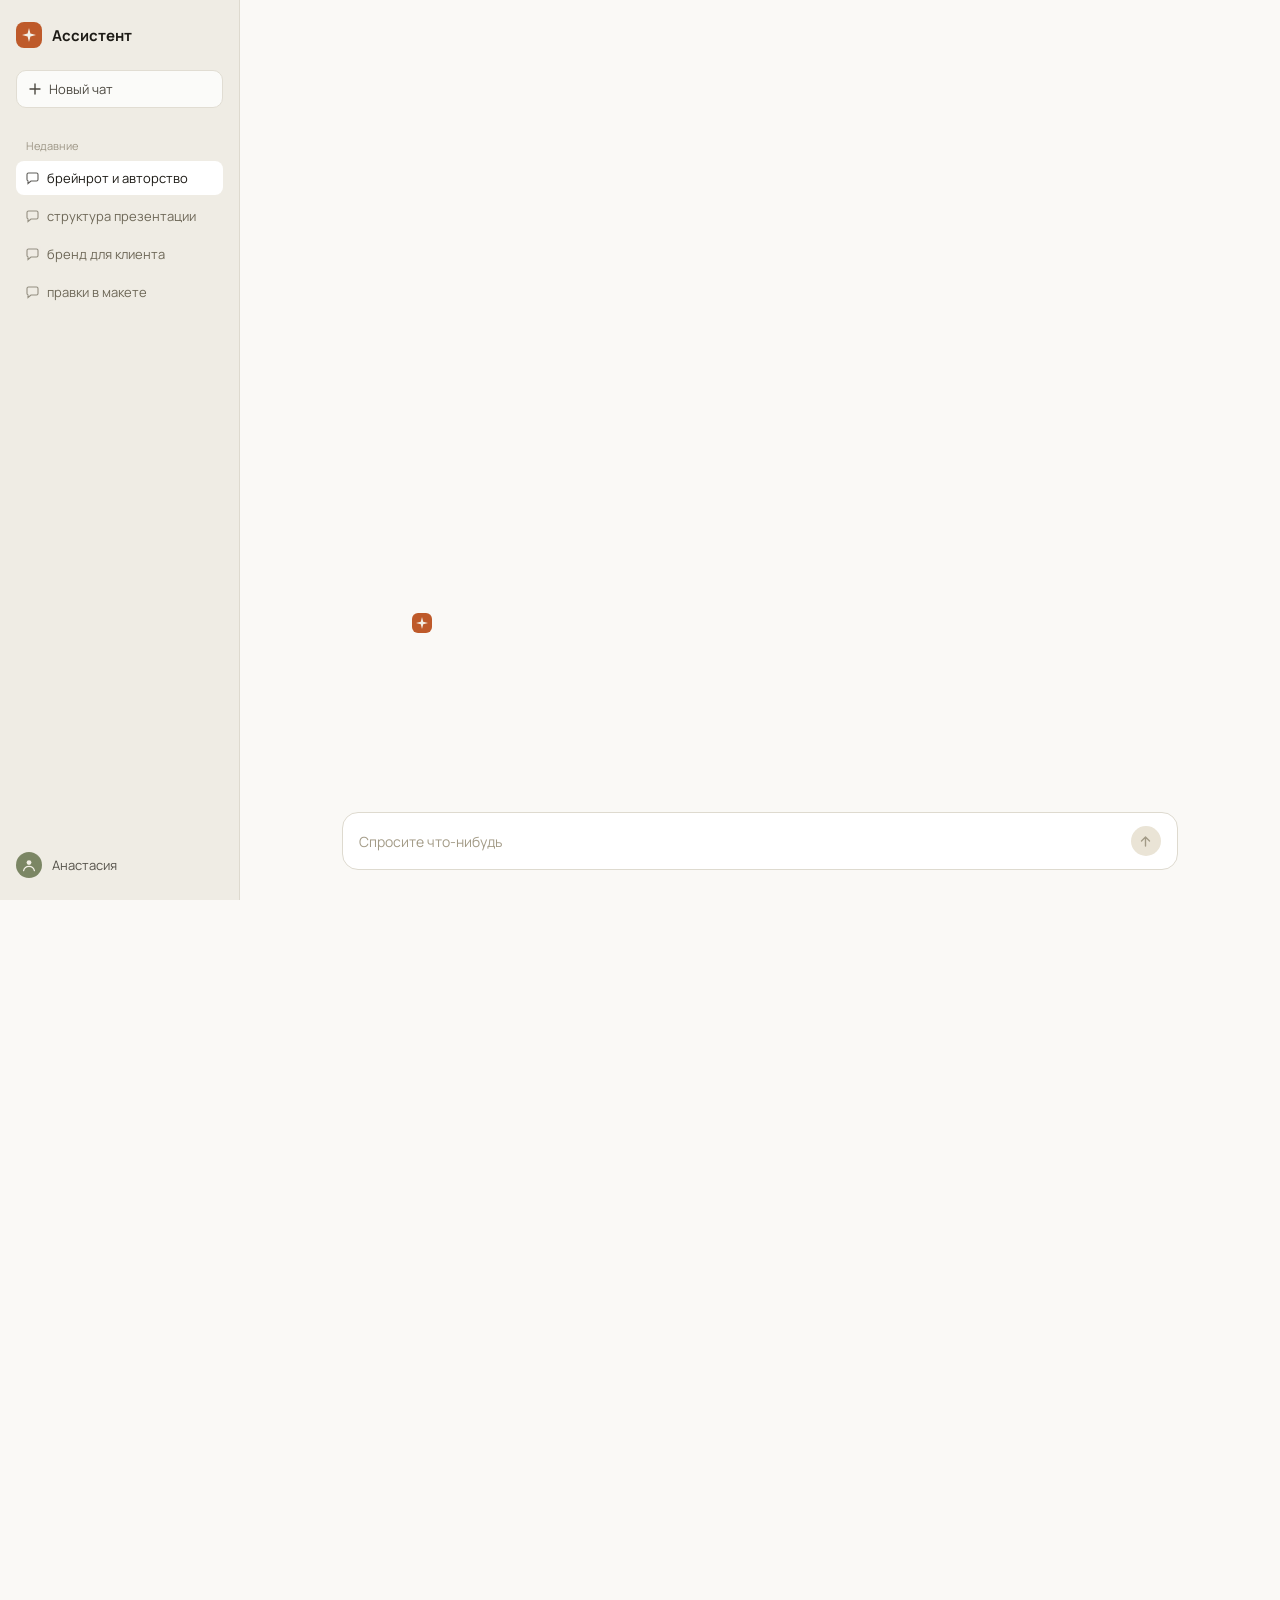
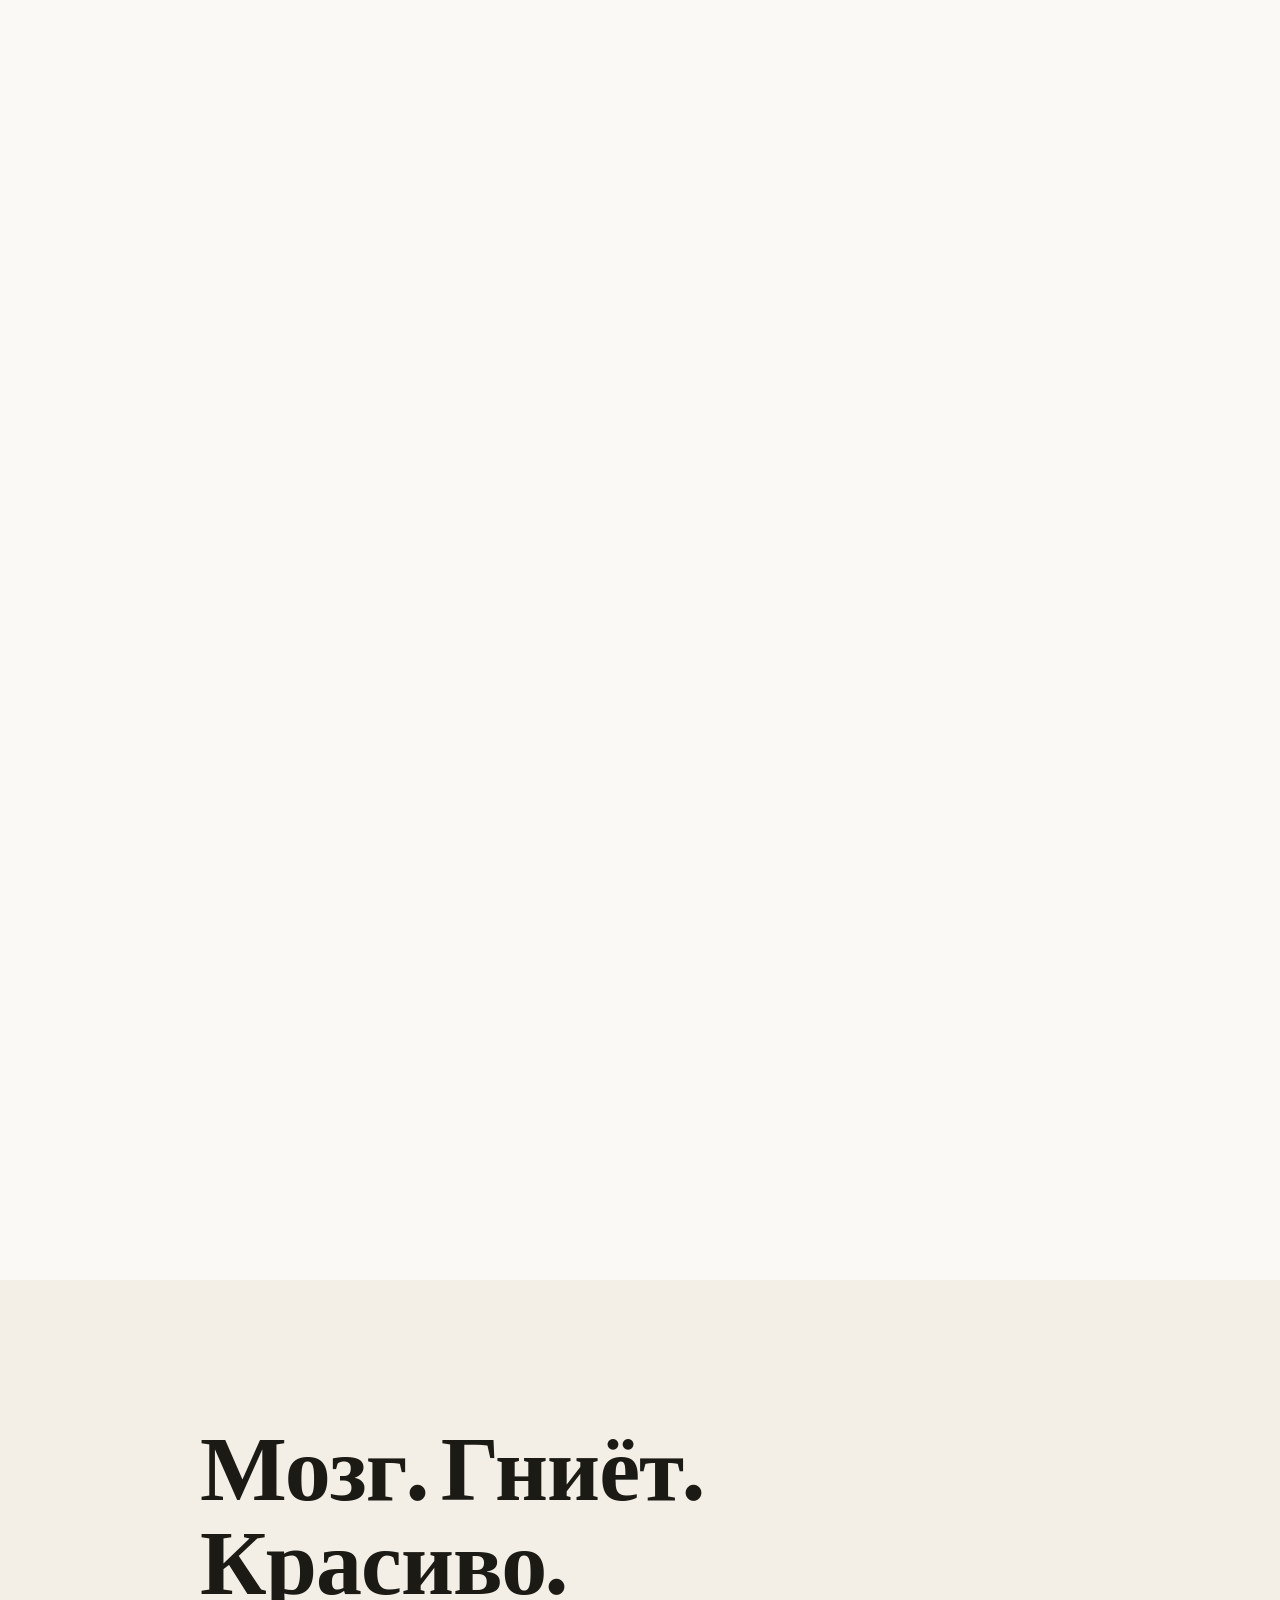
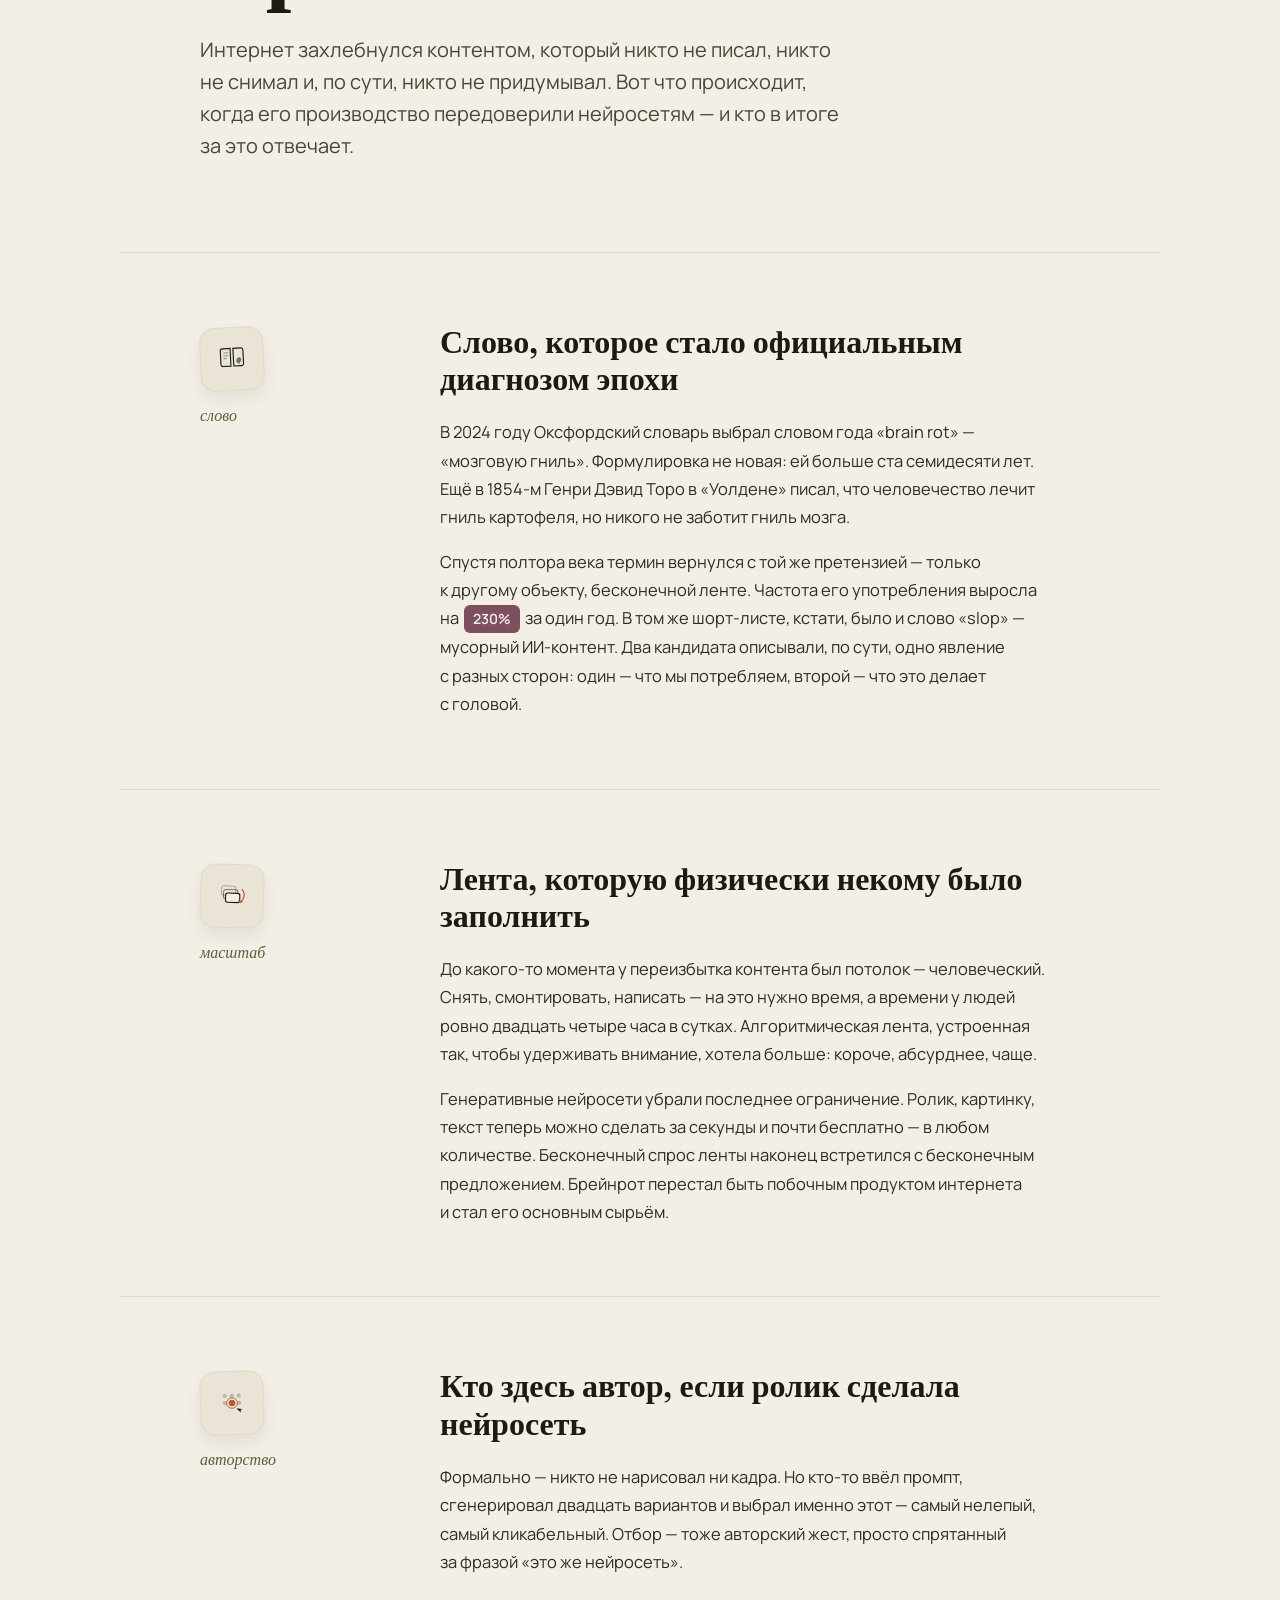
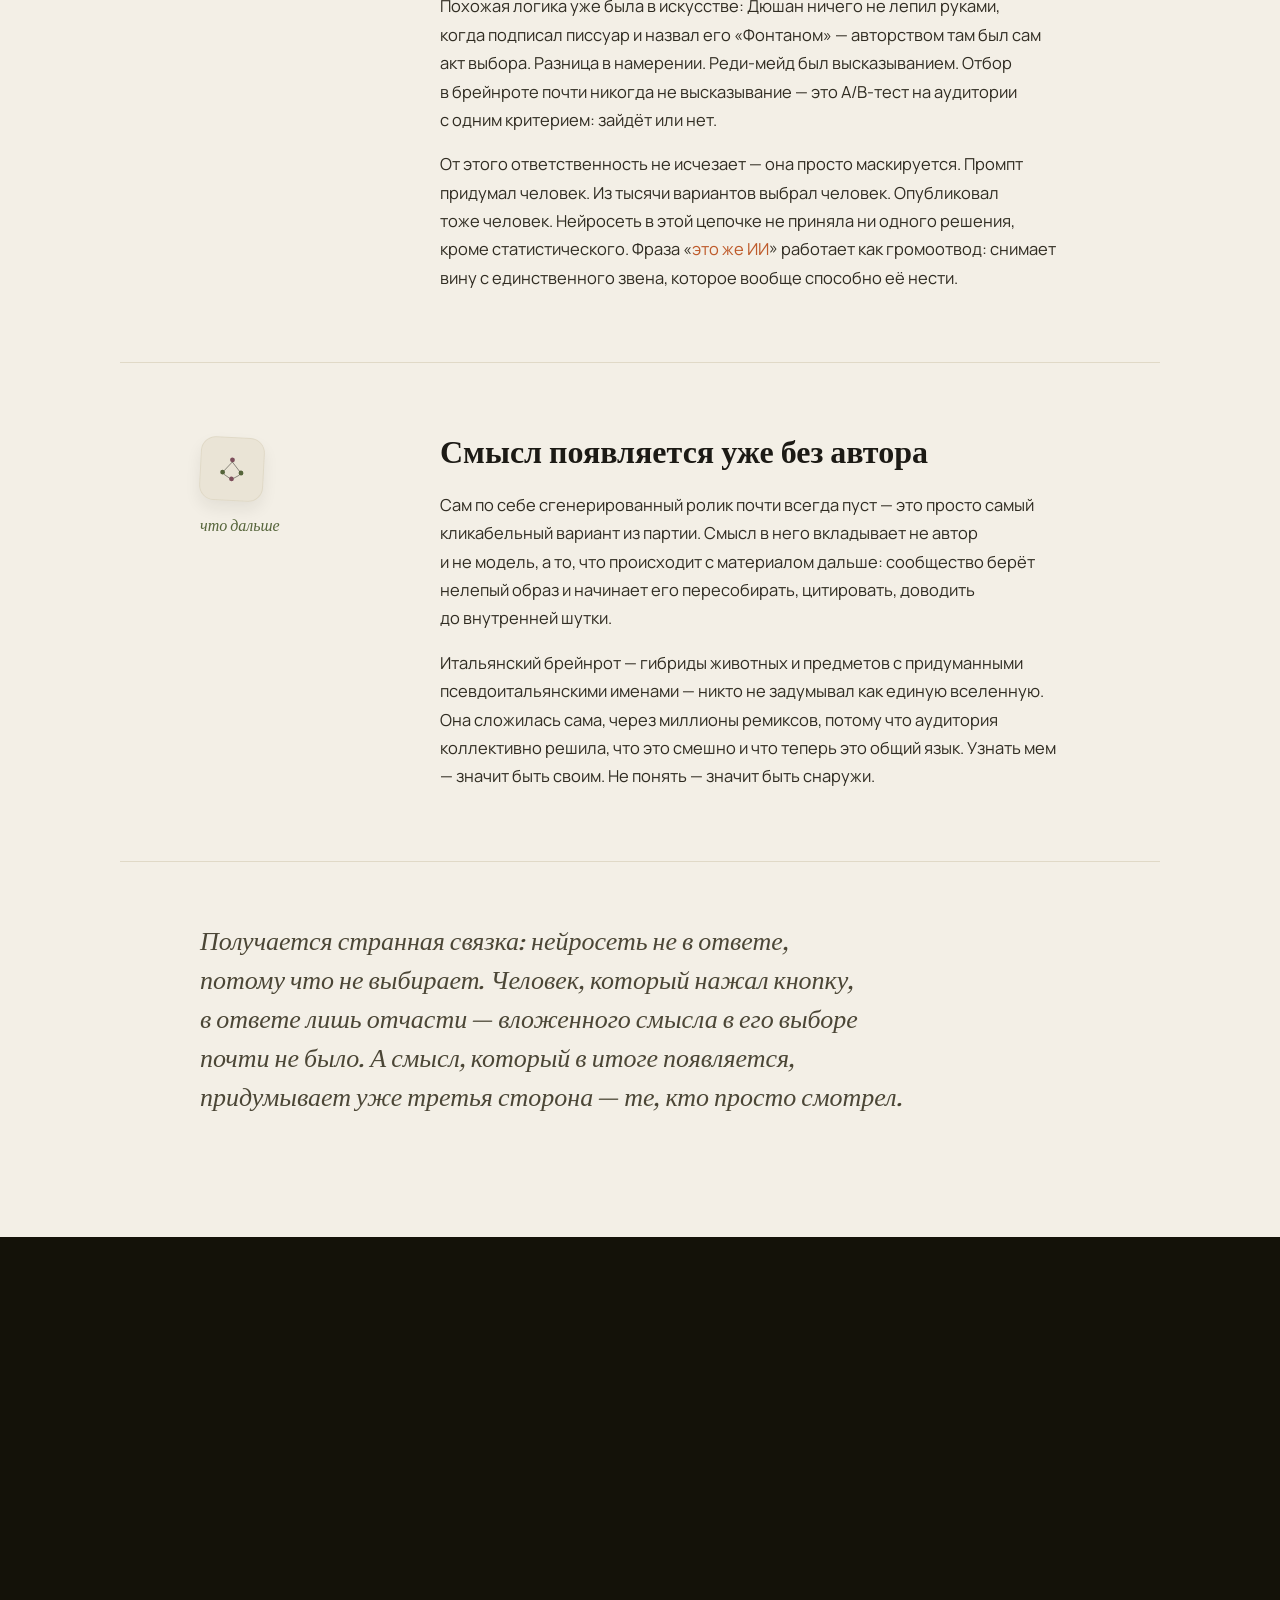
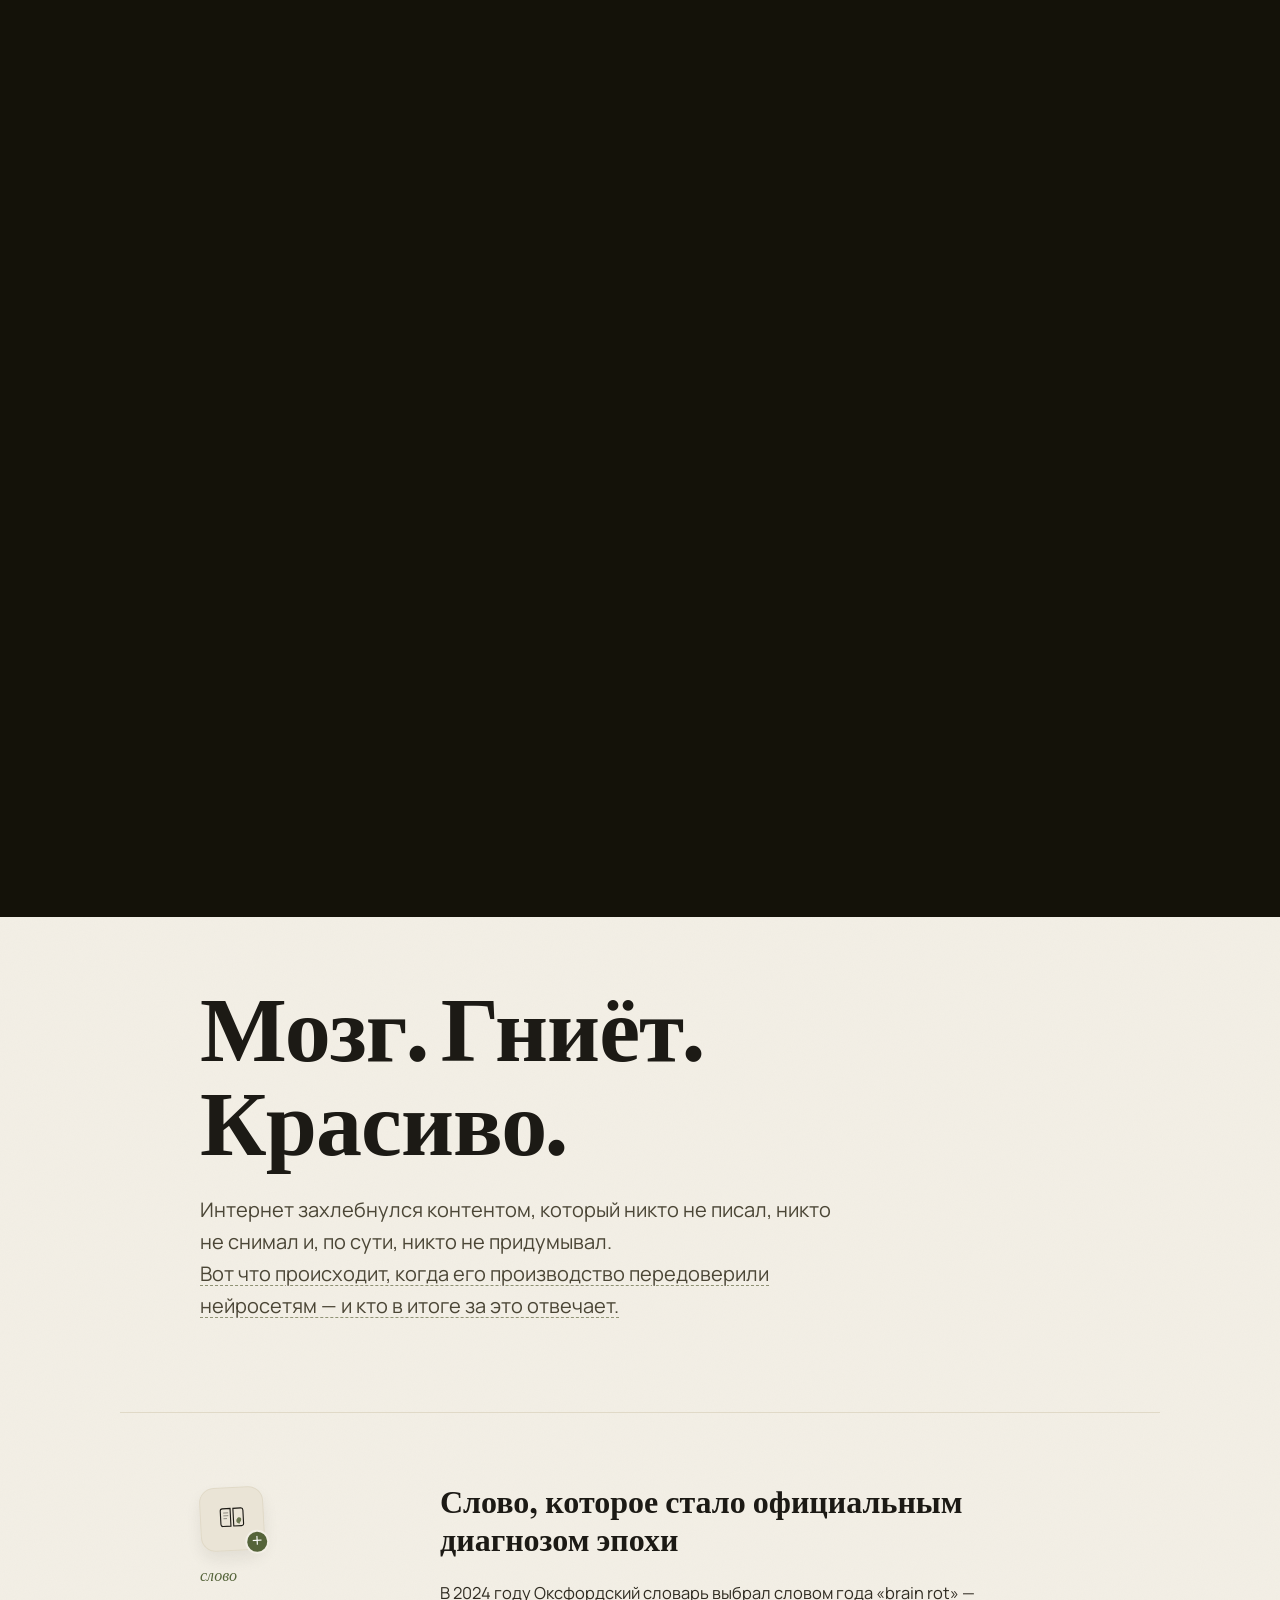
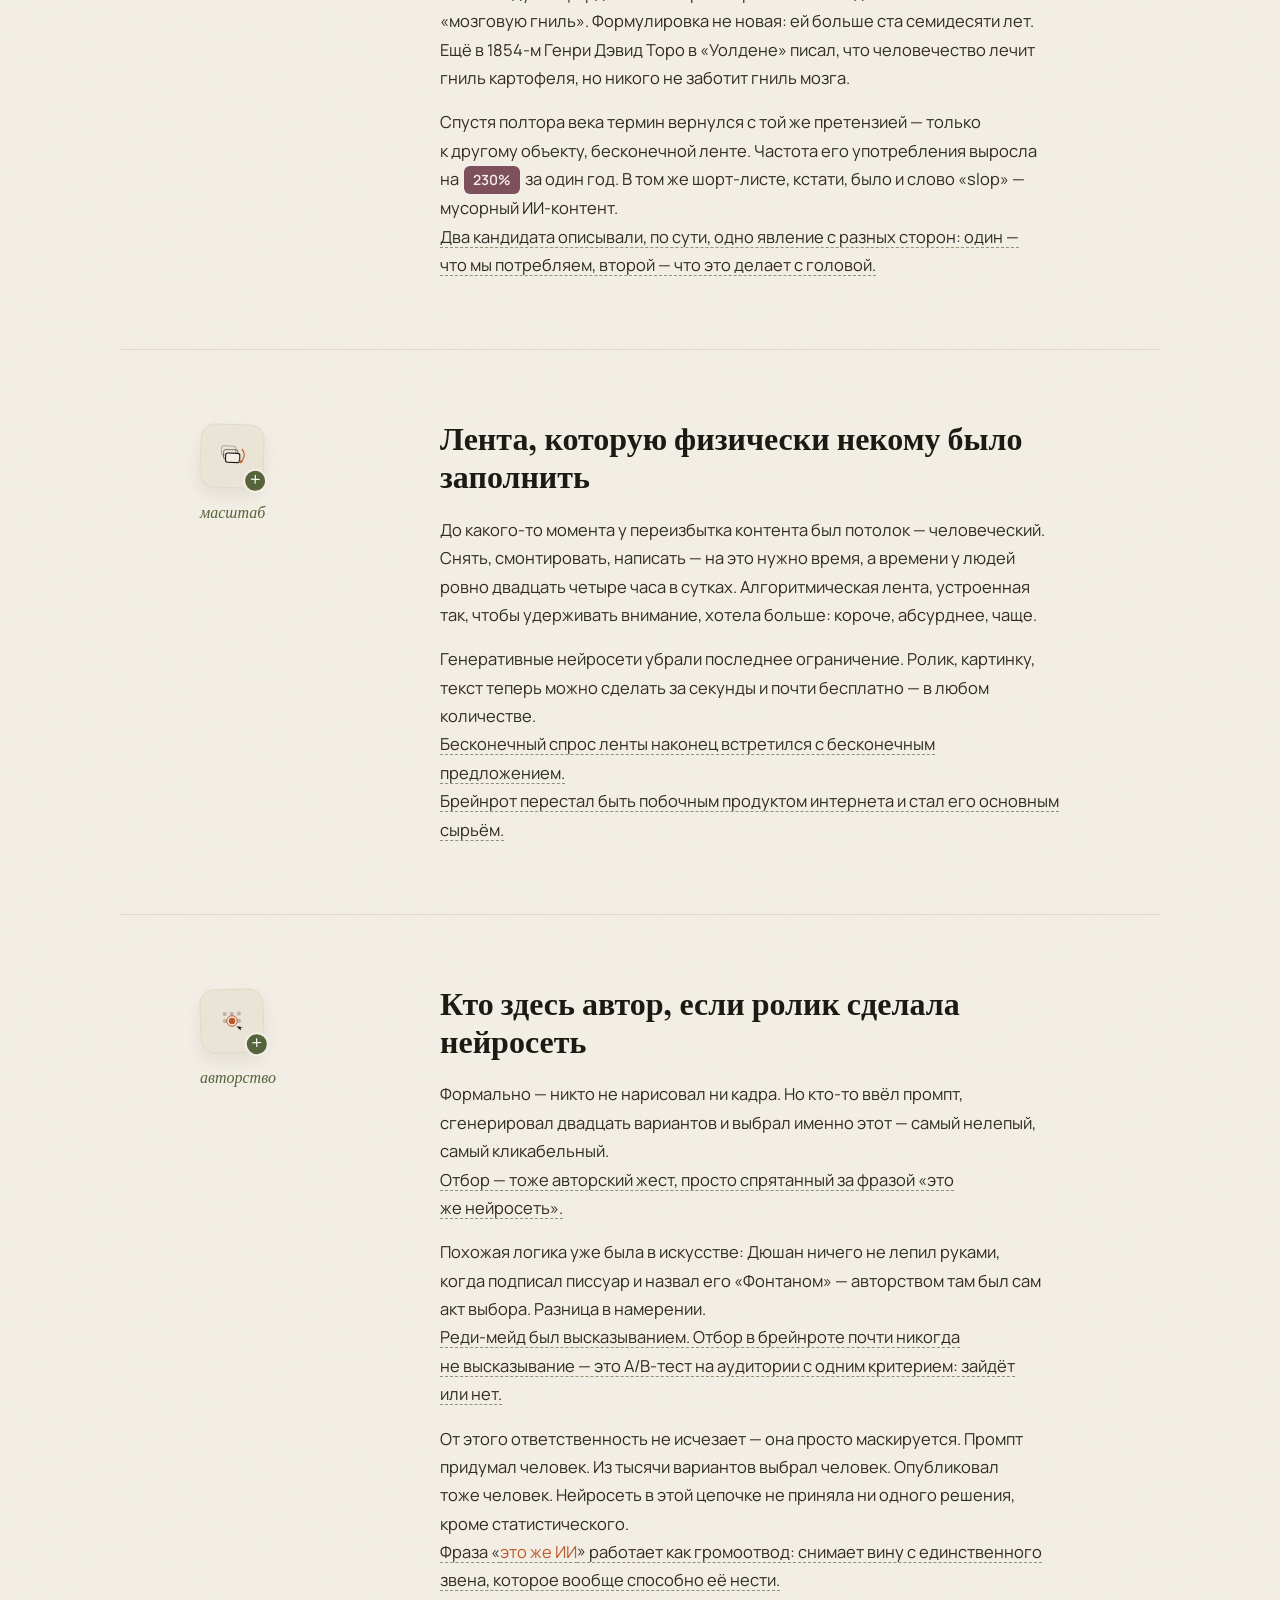
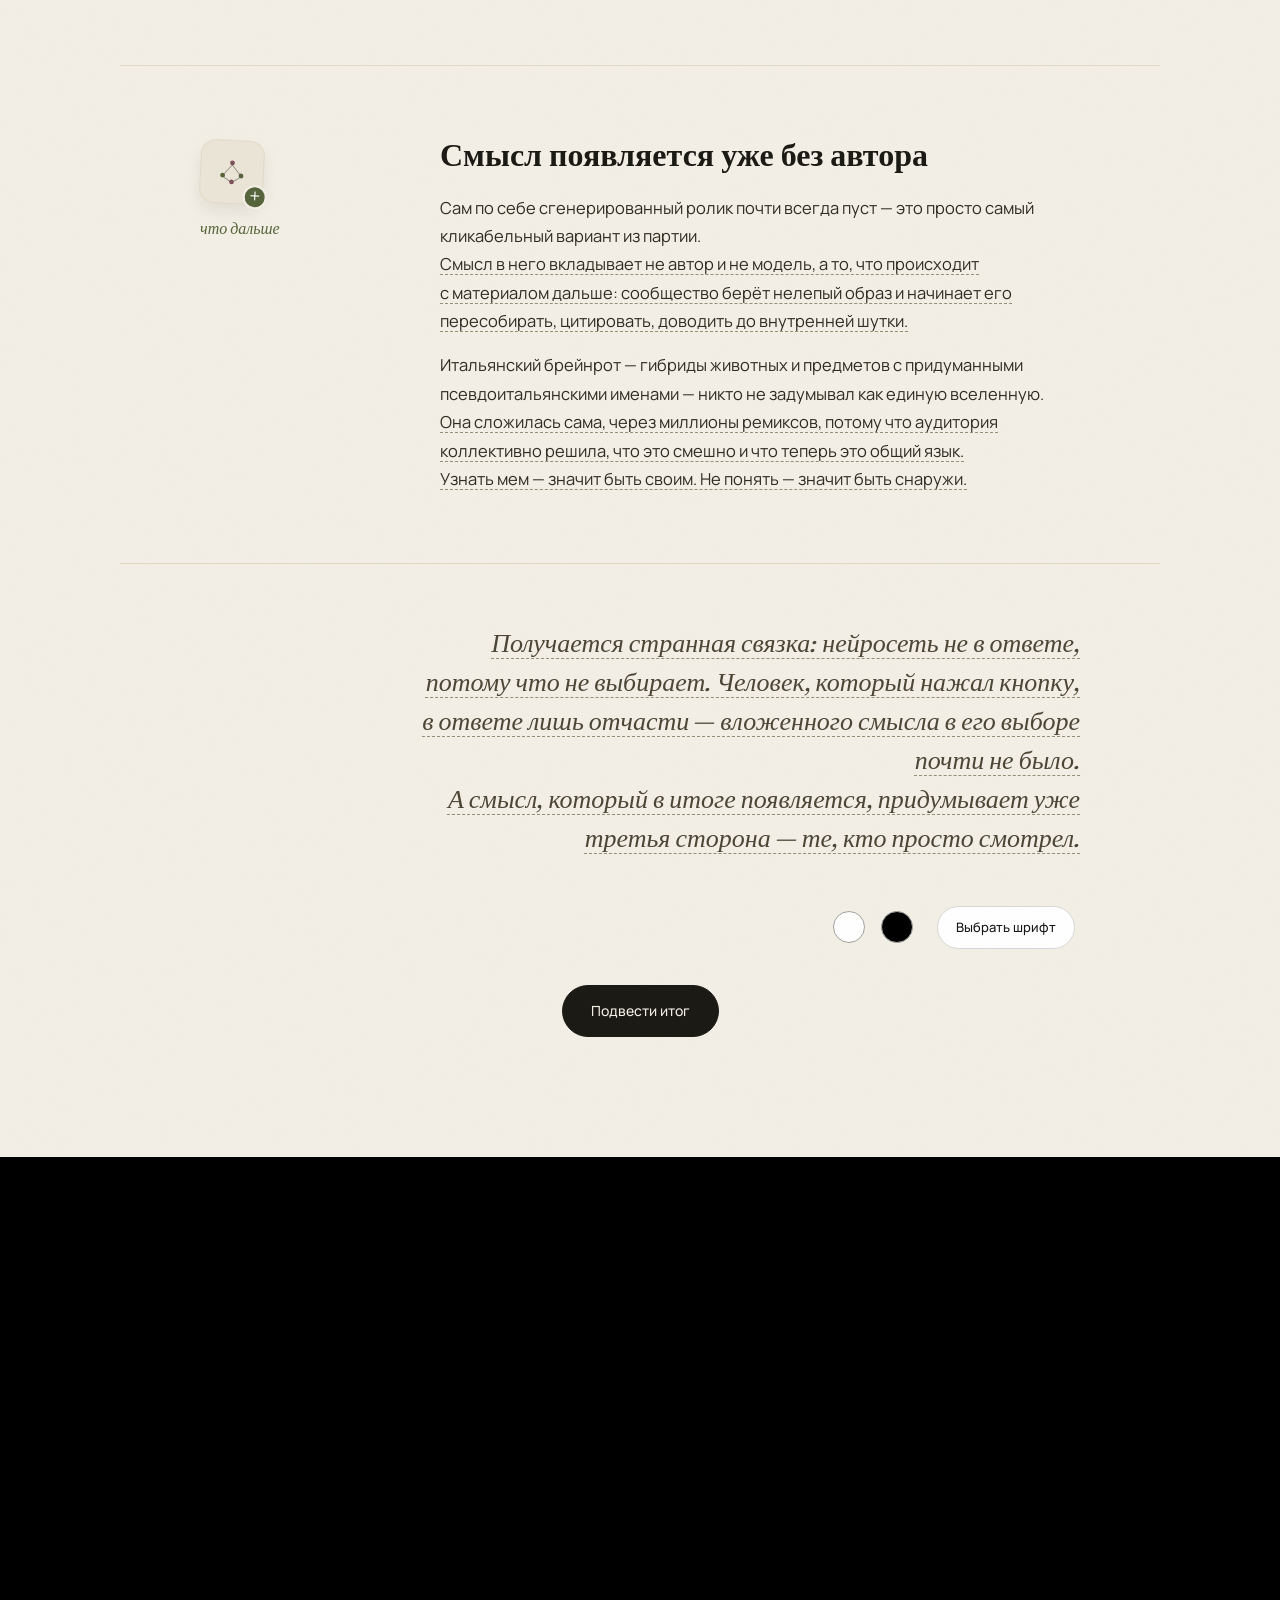
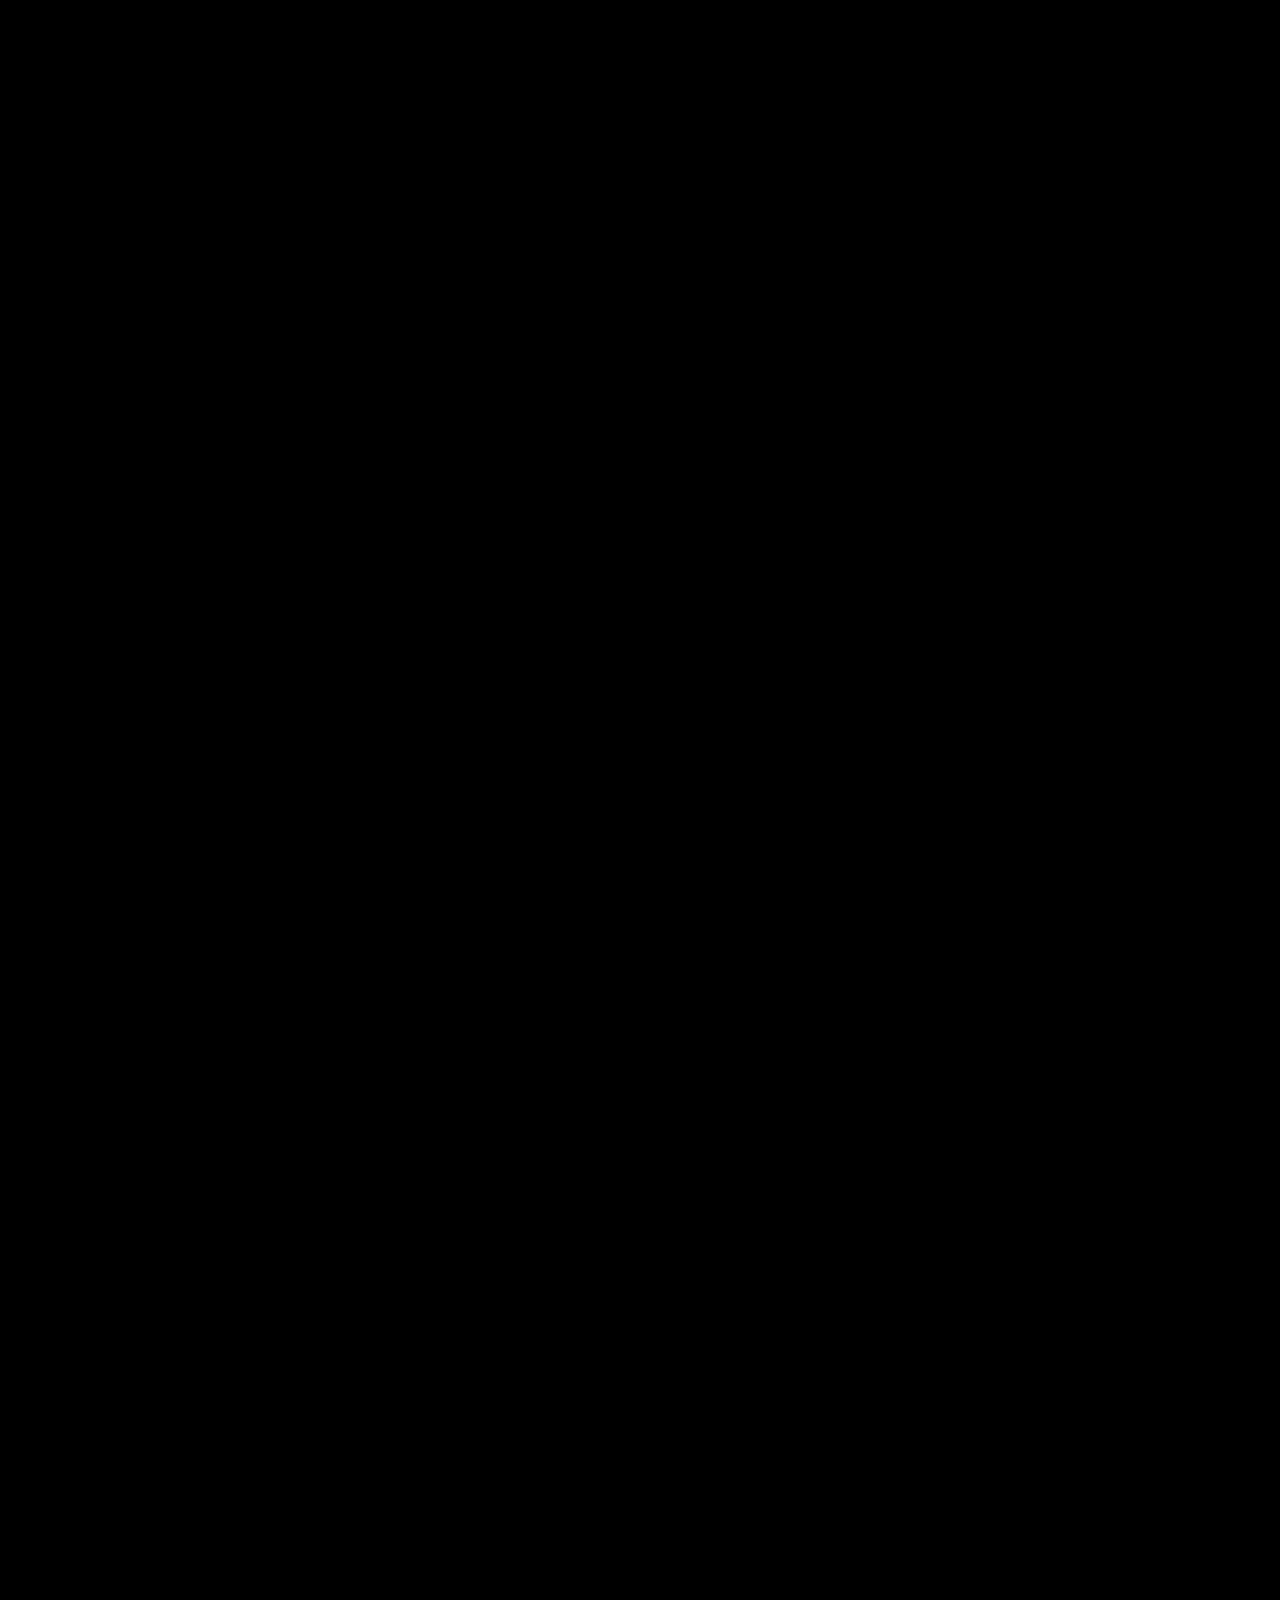
==== commit 8b60c2cc: "Fix orphaned Russian prepositions and add site favicon" ====
--- a/brainrot-longread.html
+++ b/brainrot-longread.html
@@ -4,7 +4,8 @@
 <meta charset="UTF-8">
 <meta name="viewport" content="width=device-width, initial-scale=1, viewport-fit=cover">
 <title>Мозг. Гниёт. Красиво.</title>
-<script src="assets/reading-session.js?v=restart-3"></script>
+<link rel="icon" type="image/svg+xml" sizes="any" href="assets/favicon.svg?v=1">
+<script src="assets/reading-session.js?v=nbsp-ce91ad1b"></script>
 <link rel="preconnect" href="https://fonts.googleapis.com">
 <link rel="preconnect" href="https://fonts.gstatic.com" crossorigin>
 <link href="https://fonts.googleapis.com/css2?family=Fraunces:ital,opsz,wght@0,9..144,400;0,9..144,560;0,9..144,680;1,9..144,500&family=Manrope:wght@400;500;600;700&display=swap" rel="stylesheet">
@@ -556,10 +557,10 @@
     </div>
     <div class="history">
       <div class="history-label">Недавние</div>
-      <div class="history-item active"><svg class="hist-ico" width="13" height="13" viewBox="0 0 13 13" fill="none"><path d="M1 2.5C1 1.7 1.7 1 2.5 1H10.5C11.3 1 12 1.7 12 2.5V7.5C12 8.3 11.3 9 10.5 9H5L2 11.5V9H2.5C1.7 9 1 8.3 1 7.5V2.5Z" stroke="currentColor" stroke-width="1.1"/></svg>брейнрот и авторство</div>
+      <div class="history-item active"><svg class="hist-ico" width="13" height="13" viewBox="0 0 13 13" fill="none"><path d="M1 2.5C1 1.7 1.7 1 2.5 1H10.5C11.3 1 12 1.7 12 2.5V7.5C12 8.3 11.3 9 10.5 9H5L2 11.5V9H2.5C1.7 9 1 8.3 1 7.5V2.5Z" stroke="currentColor" stroke-width="1.1"/></svg>брейнрот и авторство</div>
       <div class="history-item"><svg class="hist-ico" width="13" height="13" viewBox="0 0 13 13" fill="none"><path d="M1 2.5C1 1.7 1.7 1 2.5 1H10.5C11.3 1 12 1.7 12 2.5V7.5C12 8.3 11.3 9 10.5 9H5L2 11.5V9H2.5C1.7 9 1 8.3 1 7.5V2.5Z" stroke="currentColor" stroke-width="1.1"/></svg>структура презентации</div>
-      <div class="history-item"><svg class="hist-ico" width="13" height="13" viewBox="0 0 13 13" fill="none"><path d="M1 2.5C1 1.7 1.7 1 2.5 1H10.5C11.3 1 12 1.7 12 2.5V7.5C12 8.3 11.3 9 10.5 9H5L2 11.5V9H2.5C1.7 9 1 8.3 1 7.5V2.5Z" stroke="currentColor" stroke-width="1.1"/></svg>бренд для клиента</div>
-      <div class="history-item"><svg class="hist-ico" width="13" height="13" viewBox="0 0 13 13" fill="none"><path d="M1 2.5C1 1.7 1.7 1 2.5 1H10.5C11.3 1 12 1.7 12 2.5V7.5C12 8.3 11.3 9 10.5 9H5L2 11.5V9H2.5C1.7 9 1 8.3 1 7.5V2.5Z" stroke="currentColor" stroke-width="1.1"/></svg>правки в макете</div>
+      <div class="history-item"><svg class="hist-ico" width="13" height="13" viewBox="0 0 13 13" fill="none"><path d="M1 2.5C1 1.7 1.7 1 2.5 1H10.5C11.3 1 12 1.7 12 2.5V7.5C12 8.3 11.3 9 10.5 9H5L2 11.5V9H2.5C1.7 9 1 8.3 1 7.5V2.5Z" stroke="currentColor" stroke-width="1.1"/></svg>бренд для клиента</div>
+      <div class="history-item"><svg class="hist-ico" width="13" height="13" viewBox="0 0 13 13" fill="none"><path d="M1 2.5C1 1.7 1.7 1 2.5 1H10.5C11.3 1 12 1.7 12 2.5V7.5C12 8.3 11.3 9 10.5 9H5L2 11.5V9H2.5C1.7 9 1 8.3 1 7.5V2.5Z" stroke="currentColor" stroke-width="1.1"/></svg>правки в макете</div>
     </div>
     <div class="sidebar-foot">
       <span class="avatar">
@@ -621,7 +622,7 @@
 
   <div class="reveal-hero">
     <h1 class="hero-title" id="heroTitle">Мозг. Гниёт. Красиво.</h1>
-    <p class="hero-dek">Интернет захлебнулся контентом, который никто не писал, никто не снимал и, по сути, никто не придумывал. Вот что происходит, когда его производство передоверили нейросетям — и кто в итоге за это отвечает.</p>
+    <p class="hero-dek">Интернет захлебнулся контентом, который никто не писал, никто не снимал и, по сути, никто не придумывал. Вот что происходит, когда его производство передоверили нейросетям — и кто в итоге за это отвечает.</p>
   </div>
 
   <div class="reveal-section">
@@ -640,8 +641,8 @@
     </div>
     <div class="section-body">
       <h2>Слово, которое стало официальным диагнозом эпохи</h2>
-      <p>В 2024 году Оксфордский словарь выбрал словом года «brain rot» — «мозговую гниль». Формулировка не новая: ей больше ста семидесяти лет. Ещё в 1854-м Генри Дэвид Торо в «Уолдене» писал, что человечество лечит гниль картофеля, но никого не заботит гниль мозга.</p>
-      <p>Спустя полтора века термин вернулся с той же претензией — только к другому объекту, бесконечной ленте. Частота его употребления выросла на <span class="stat-chip">230%</span> за один год. В том же шорт-листе, кстати, было и слово «slop» — мусорный ИИ-контент. Два кандидата описывали, по сути, одно явление с разных сторон: один — что мы потребляем, второй — что это делает с головой.</p>
+      <p>В 2024 году Оксфордский словарь выбрал словом года «brain rot» — «мозговую гниль». Формулировка не новая: ей больше ста семидесяти лет. Ещё в 1854-м Генри Дэвид Торо в «Уолдене» писал, что человечество лечит гниль картофеля, но никого не заботит гниль мозга.</p>
+      <p>Спустя полтора века термин вернулся с той же претензией — только к другому объекту, бесконечной ленте. Частота его употребления выросла на <span class="stat-chip">230%</span> за один год. В том же шорт-листе, кстати, было и слово «slop» — мусорный ИИ-контент. Два кандидата описывали, по сути, одно явление с разных сторон: один — что мы потребляем, второй — что это делает с головой.</p>
     </div>
   </div>
 
@@ -660,8 +661,8 @@
     </div>
     <div class="section-body">
       <h2>Лента, которую физически некому было заполнить</h2>
-      <p>До какого-то момента у переизбытка контента был потолок — человеческий. Снять, смонтировать, написать — на это нужно время, а времени у людей ровно двадцать четыре часа в сутках. Алгоритмическая лента, устроенная так, чтобы удерживать внимание, хотела больше: короче, абсурднее, чаще.</p>
-      <p>Генеративные нейросети убрали последнее ограничение. Ролик, картинку, текст теперь можно сделать за секунды и почти бесплатно — в любом количестве. Бесконечный спрос ленты наконец встретился с бесконечным предложением. Брейнрот перестал быть побочным продуктом интернета и стал его основным сырьём.</p>
+      <p>До какого-то момента у переизбытка контента был потолок — человеческий. Снять, смонтировать, написать — на это нужно время, а времени у людей ровно двадцать четыре часа в сутках. Алгоритмическая лента, устроенная так, чтобы удерживать внимание, хотела больше: короче, абсурднее, чаще.</p>
+      <p>Генеративные нейросети убрали последнее ограничение. Ролик, картинку, текст теперь можно сделать за секунды и почти бесплатно — в любом количестве. Бесконечный спрос ленты наконец встретился с бесконечным предложением. Брейнрот перестал быть побочным продуктом интернета и стал его основным сырьём.</p>
     </div>
   </div>
 
@@ -682,10 +683,10 @@
       авторство
     </div>
     <div class="section-body">
-      <h2>Кто здесь автор, если ролик сделала нейросеть</h2>
-      <p>Формально — никто не нарисовал ни кадра. Но кто-то ввёл промпт, сгенерировал двадцать вариантов и выбрал именно этот — самый нелепый, самый кликабельный. Отбор — тоже авторский жест, просто спрятанный за фразой «это же нейросеть».</p>
-      <p>Похожая логика уже была в искусстве: Дюшан ничего не лепил руками, когда подписал писсуар и назвал его «Фонтаном» — авторством там был сам акт выбора. Разница в намерении. Реди-мейд был высказыванием. Отбор в брейнроте почти никогда не высказывание — это A/B-тест на аудитории с одним критерием: зайдёт или нет.</p>
-      <p>От этого ответственность не исчезает — она просто маскируется. Промпт придумал человек. Из тысячи вариантов выбрал человек. Опубликовал тоже человек. Нейросеть в этой цепочке не приняла ни одного решения, кроме статистического. Фраза «<span class="accent">это же ИИ</span>» работает как громоотвод: снимает вину с единственного звена, которое вообще способно её нести.</p>
+      <h2>Кто здесь автор, если ролик сделала нейросеть</h2>
+      <p>Формально — никто не нарисовал ни кадра. Но кто-то ввёл промпт, сгенерировал двадцать вариантов и выбрал именно этот — самый нелепый, самый кликабельный. Отбор — тоже авторский жест, просто спрятанный за фразой «это же нейросеть».</p>
+      <p>Похожая логика уже была в искусстве: Дюшан ничего не лепил руками, когда подписал писсуар и назвал его «Фонтаном» — авторством там был сам акт выбора. Разница в намерении. Реди-мейд был высказыванием. Отбор в брейнроте почти никогда не высказывание — это A/B-тест на аудитории с одним критерием: зайдёт или нет.</p>
+      <p>От этого ответственность не исчезает — она просто маскируется. Промпт придумал человек. Из тысячи вариантов выбрал человек. Опубликовал тоже человек. Нейросеть в этой цепочке не приняла ни одного решения, кроме статистического. Фраза «<span class="accent">это же ИИ</span>» работает как громоотвод: снимает вину с единственного звена, которое вообще способно её нести.</p>
     </div>
   </div>
 
@@ -700,28 +701,28 @@
           <path d="M24 14L13 27M24 14L35 27M13 32L21 37M35 32L27 37" stroke="var(--ink)" stroke-width="1.3" opacity=".5"/>
         </svg>
       </div>
-      что дальше
+      что дальше
     </div>
     <div class="section-body">
-      <h2>Смысл появляется уже без автора</h2>
-      <p>Сам по себе сгенерированный ролик почти всегда пуст — это просто самый кликабельный вариант из партии. Смысл в него вкладывает не автор и не модель, а то, что происходит с материалом дальше: сообщество берёт нелепый образ и начинает его пересобирать, цитировать, доводить до внутренней шутки.</p>
-      <p>Итальянский брейнрот — гибриды животных и предметов с придуманными псевдоитальянскими именами — никто не задумывал как единую вселенную. Она сложилась сама, через миллионы ремиксов, потому что аудитория коллективно решила, что это смешно и что теперь это общий язык. Узнать мем — значит быть своим. Не понять — значит быть снаружи.</p>
+      <h2>Смысл появляется уже без автора</h2>
+      <p>Сам по себе сгенерированный ролик почти всегда пуст — это просто самый кликабельный вариант из партии. Смысл в него вкладывает не автор и не модель, а то, что происходит с материалом дальше: сообщество берёт нелепый образ и начинает его пересобирать, цитировать, доводить до внутренней шутки.</p>
+      <p>Итальянский брейнрот — гибриды животных и предметов с придуманными псевдоитальянскими именами — никто не задумывал как единую вселенную. Она сложилась сама, через миллионы ремиксов, потому что аудитория коллективно решила, что это смешно и что теперь это общий язык. Узнать мем — значит быть своим. Не понять — значит быть снаружи.</p>
     </div>
   </div>
 
   <div class="reveal-foot">
-    <p>Получается странная связка: нейросеть не в ответе, потому что не выбирает. Человек, который нажал кнопку, в ответе лишь отчасти — вложенного смысла в его выборе почти не было. А смысл, который в итоге появляется, придумывает уже третья сторона — те, кто просто смотрел.</p>
+    <p>Получается странная связка: нейросеть не в ответе, потому что не выбирает. Человек, который нажал кнопку, в ответе лишь отчасти — вложенного смысла в его выборе почти не было. А смысл, который в итоге появляется, придумывает уже третья сторона — те, кто просто смотрел.</p>
   </div>
 </section>
 
 <section id="verdict">
   <div class="verdict-sticky">
     <div class="verdict-lines">
-      <p class="v-line v-line--lead" id="vline1">То что вы сейчас прочитали — <span class="v-key">это нейрослоп</span></p>
-      <p class="v-line" id="vline2">я не взяла на себя никакой ответственности и не внесла правок в текст</p>
+      <p class="v-line v-line--lead" id="vline1">То что вы сейчас прочитали — <span class="v-key">это нейрослоп</span></p>
+      <p class="v-line" id="vline2">я не взяла на себя никакой ответственности и не внесла правок в текст</p>
       <p class="v-line" id="vline3">следственно создала пустой контент, который заставляет гнить мозг</p>
       <p class="v-line" id="vline4">Однако ИИ — <span class="v-key v-key--tool">это инструмент</span></p>
-      <p class="v-line v-line--close" id="vline5">а значит нам необходимо внести правки чтобы создать смысл</p>
+      <p class="v-line v-line--close" id="vline5">а значит нам необходимо внести правки чтобы создать смысл</p>
     </div>
   </div>
 </section>
@@ -739,12 +740,12 @@
 
   <div class="reveal-hero">
     <h1 class="hero-title" id="interactiveTitle" aria-label="Мозг. Гниёт. Красиво."><button type="button" id="heroStartTrigger" class="hero-start-trigger" aria-haspopup="dialog" aria-expanded="false" aria-controls="visualPicker" aria-label="Выбрать стартовый экран">Мозг. Гниёт. Красиво.</button></h1>
-    <p class="hero-dek">Интернет захлебнулся контентом, который никто не писал, никто не снимал и, по сути, никто не придумывал. <button type="button" class="editable-fragment" data-fragment="0" aria-haspopup="dialog" aria-expanded="false" aria-controls="editorPopover">Вот что происходит, когда его производство передоверили нейросетям — и кто в итоге за это отвечает.</button></p>
+    <p class="hero-dek">Интернет захлебнулся контентом, который никто не писал, никто не снимал и, по сути, никто не придумывал. <button type="button" class="editable-fragment" data-fragment="0" aria-haspopup="dialog" aria-expanded="false" aria-controls="editorPopover">Вот что происходит, когда его производство передоверили нейросетям — и кто в итоге за это отвечает.</button></p>
   </div>
 
   <div class="reveal-section">
     <div class="section-label">
-      <button type="button" class="label-icon rot-a" data-visual-block="0" aria-label="Выбрать иллюстрацию к разделу" aria-haspopup="dialog" aria-expanded="false" aria-controls="visualPicker">
+      <button type="button" class="label-icon rot-a" data-visual-block="0" aria-label="Выбрать иллюстрацию к разделу" aria-haspopup="dialog" aria-expanded="false" aria-controls="visualPicker">
         <svg viewBox="0 0 48 48" fill="none">
           <path d="M8 12C8 10 9 9 11 9H22V34H11C9 34 8 33 8 31Z" stroke="var(--ink)" stroke-width="1.6"/>
           <path d="M40 12C40 10 39 9 37 9H26V34H37C39 34 40 33 40 31Z" stroke="var(--ink)" stroke-width="1.6"/>
@@ -758,14 +759,14 @@
     </div>
     <div class="section-body">
       <h2>Слово, которое стало официальным диагнозом эпохи</h2>
-      <p>В 2024 году Оксфордский словарь выбрал словом года «brain rot» — «мозговую гниль». Формулировка не новая: ей больше ста семидесяти лет. Ещё в 1854-м Генри Дэвид Торо в «Уолдене» писал, что человечество лечит гниль картофеля, но никого не заботит гниль мозга.</p>
-      <p>Спустя полтора века термин вернулся с той же претензией — только к другому объекту, бесконечной ленте. Частота его употребления выросла на <span class="stat-chip">230%</span> за один год. В том же шорт-листе, кстати, было и слово «slop» — мусорный ИИ-контент. <button type="button" class="editable-fragment" data-fragment="1" aria-haspopup="dialog" aria-expanded="false" aria-controls="editorPopover">Два кандидата описывали, по сути, одно явление с разных сторон: один — что мы потребляем, второй — что это делает с головой.</button></p>
+      <p>В 2024 году Оксфордский словарь выбрал словом года «brain rot» — «мозговую гниль». Формулировка не новая: ей больше ста семидесяти лет. Ещё в 1854-м Генри Дэвид Торо в «Уолдене» писал, что человечество лечит гниль картофеля, но никого не заботит гниль мозга.</p>
+      <p>Спустя полтора века термин вернулся с той же претензией — только к другому объекту, бесконечной ленте. Частота его употребления выросла на <span class="stat-chip">230%</span> за один год. В том же шорт-листе, кстати, было и слово «slop» — мусорный ИИ-контент. <button type="button" class="editable-fragment" data-fragment="1" aria-haspopup="dialog" aria-expanded="false" aria-controls="editorPopover">Два кандидата описывали, по сути, одно явление с разных сторон: один — что мы потребляем, второй — что это делает с головой.</button></p>
     </div>
   </div>
 
   <div class="reveal-section">
     <div class="section-label">
-      <button type="button" class="label-icon rot-b" data-visual-block="1" aria-label="Выбрать иллюстрацию к разделу" aria-haspopup="dialog" aria-expanded="false" aria-controls="visualPicker">
+      <button type="button" class="label-icon rot-b" data-visual-block="1" aria-label="Выбрать иллюстрацию к разделу" aria-haspopup="dialog" aria-expanded="false" aria-controls="visualPicker">
         <svg viewBox="0 0 48 48" fill="none">
           <rect x="9" y="10" width="20" height="13" rx="3" stroke="var(--ink)" stroke-width="1.4" opacity=".3"/>
           <rect x="12" y="15" width="20" height="13" rx="3" stroke="var(--ink)" stroke-width="1.4" opacity=".55"/>
@@ -778,14 +779,14 @@
     </div>
     <div class="section-body">
       <h2>Лента, которую физически некому было заполнить</h2>
-      <p>До какого-то момента у переизбытка контента был потолок — человеческий. Снять, смонтировать, написать — на это нужно время, а времени у людей ровно двадцать четыре часа в сутках. Алгоритмическая лента, устроенная так, чтобы удерживать внимание, хотела больше: короче, абсурднее, чаще.</p>
-      <p>Генеративные нейросети убрали последнее ограничение. Ролик, картинку, текст теперь можно сделать за секунды и почти бесплатно — в любом количестве. <button type="button" class="editable-fragment" data-fragment="2" aria-haspopup="dialog" aria-expanded="false" aria-controls="editorPopover">Бесконечный спрос ленты наконец встретился с бесконечным предложением.</button> <button type="button" class="editable-fragment" data-fragment="3" aria-haspopup="dialog" aria-expanded="false" aria-controls="editorPopover">Брейнрот перестал быть побочным продуктом интернета и стал его основным сырьём.</button></p>
+      <p>До какого-то момента у переизбытка контента был потолок — человеческий. Снять, смонтировать, написать — на это нужно время, а времени у людей ровно двадцать четыре часа в сутках. Алгоритмическая лента, устроенная так, чтобы удерживать внимание, хотела больше: короче, абсурднее, чаще.</p>
+      <p>Генеративные нейросети убрали последнее ограничение. Ролик, картинку, текст теперь можно сделать за секунды и почти бесплатно — в любом количестве. <button type="button" class="editable-fragment" data-fragment="2" aria-haspopup="dialog" aria-expanded="false" aria-controls="editorPopover">Бесконечный спрос ленты наконец встретился с бесконечным предложением.</button> <button type="button" class="editable-fragment" data-fragment="3" aria-haspopup="dialog" aria-expanded="false" aria-controls="editorPopover">Брейнрот перестал быть побочным продуктом интернета и стал его основным сырьём.</button></p>
     </div>
   </div>
 
   <div class="reveal-section">
     <div class="section-label">
-      <button type="button" class="label-icon rot-c" data-visual-block="2" aria-label="Выбрать иллюстрацию к разделу" aria-haspopup="dialog" aria-expanded="false" aria-controls="visualPicker">
+      <button type="button" class="label-icon rot-c" data-visual-block="2" aria-label="Выбрать иллюстрацию к разделу" aria-haspopup="dialog" aria-expanded="false" aria-controls="visualPicker">
         <svg viewBox="0 0 48 48" fill="none">
           <circle cx="14" cy="14" r="3" fill="var(--ink)" opacity=".22"/>
           <circle cx="24" cy="14" r="3" fill="var(--ink)" opacity=".22"/>
@@ -800,16 +801,16 @@
       авторство
     </div>
     <div class="section-body">
-      <h2>Кто здесь автор, если ролик сделала нейросеть</h2>
-      <p>Формально — никто не нарисовал ни кадра. Но кто-то ввёл промпт, сгенерировал двадцать вариантов и выбрал именно этот — самый нелепый, самый кликабельный. <button type="button" class="editable-fragment" data-fragment="4" aria-haspopup="dialog" aria-expanded="false" aria-controls="editorPopover">Отбор — тоже авторский жест, просто спрятанный за фразой «это же нейросеть».</button></p>
-      <p>Похожая логика уже была в искусстве: Дюшан ничего не лепил руками, когда подписал писсуар и назвал его «Фонтаном» — авторством там был сам акт выбора. Разница в намерении. <button type="button" class="editable-fragment" data-fragment="5" aria-haspopup="dialog" aria-expanded="false" aria-controls="editorPopover">Реди-мейд был высказыванием. Отбор в брейнроте почти никогда не высказывание — это A/B-тест на аудитории с одним критерием: зайдёт или нет.</button></p>
-      <p>От этого ответственность не исчезает — она просто маскируется. Промпт придумал человек. Из тысячи вариантов выбрал человек. Опубликовал тоже человек. Нейросеть в этой цепочке не приняла ни одного решения, кроме статистического. <button type="button" class="editable-fragment" data-fragment="6" aria-haspopup="dialog" aria-expanded="false" aria-controls="editorPopover">Фраза «<span class="accent">это же ИИ</span>» работает как громоотвод: снимает вину с единственного звена, которое вообще способно её нести.</button></p>
+      <h2>Кто здесь автор, если ролик сделала нейросеть</h2>
+      <p>Формально — никто не нарисовал ни кадра. Но кто-то ввёл промпт, сгенерировал двадцать вариантов и выбрал именно этот — самый нелепый, самый кликабельный. <button type="button" class="editable-fragment" data-fragment="4" aria-haspopup="dialog" aria-expanded="false" aria-controls="editorPopover">Отбор — тоже авторский жест, просто спрятанный за фразой «это же нейросеть».</button></p>
+      <p>Похожая логика уже была в искусстве: Дюшан ничего не лепил руками, когда подписал писсуар и назвал его «Фонтаном» — авторством там был сам акт выбора. Разница в намерении. <button type="button" class="editable-fragment" data-fragment="5" aria-haspopup="dialog" aria-expanded="false" aria-controls="editorPopover">Реди-мейд был высказыванием. Отбор в брейнроте почти никогда не высказывание — это A/B-тест на аудитории с одним критерием: зайдёт или нет.</button></p>
+      <p>От этого ответственность не исчезает — она просто маскируется. Промпт придумал человек. Из тысячи вариантов выбрал человек. Опубликовал тоже человек. Нейросеть в этой цепочке не приняла ни одного решения, кроме статистического. <button type="button" class="editable-fragment" data-fragment="6" aria-haspopup="dialog" aria-expanded="false" aria-controls="editorPopover">Фраза «<span class="accent">это же ИИ</span>» работает как громоотвод: снимает вину с единственного звена, которое вообще способно её нести.</button></p>
     </div>
   </div>
 
   <div class="reveal-section">
     <div class="section-label">
-      <button type="button" class="label-icon rot-d" data-visual-block="3" aria-label="Выбрать иллюстрацию к разделу" aria-haspopup="dialog" aria-expanded="false" aria-controls="visualPicker">
+      <button type="button" class="label-icon rot-d" data-visual-block="3" aria-label="Выбрать иллюстрацию к разделу" aria-haspopup="dialog" aria-expanded="false" aria-controls="visualPicker">
         <svg viewBox="0 0 48 48" fill="none">
           <circle cx="24" cy="11" r="3.4" fill="var(--bruise)"/>
           <circle cx="11" cy="29" r="3.4" fill="var(--mold)"/>
@@ -818,17 +819,17 @@
           <path d="M24 14L13 27M24 14L35 27M13 32L21 37M35 32L27 37" stroke="var(--ink)" stroke-width="1.3" opacity=".5"/>
         </svg>
       </button>
-      что дальше
+      что дальше
     </div>
     <div class="section-body">
-      <h2>Смысл появляется уже без автора</h2>
-      <p>Сам по себе сгенерированный ролик почти всегда пуст — это просто самый кликабельный вариант из партии. <button type="button" class="editable-fragment" data-fragment="7" aria-haspopup="dialog" aria-expanded="false" aria-controls="editorPopover">Смысл в него вкладывает не автор и не модель, а то, что происходит с материалом дальше: сообщество берёт нелепый образ и начинает его пересобирать, цитировать, доводить до внутренней шутки.</button></p>
-      <p>Итальянский брейнрот — гибриды животных и предметов с придуманными псевдоитальянскими именами — никто не задумывал как единую вселенную. <button type="button" class="editable-fragment" data-fragment="8" aria-haspopup="dialog" aria-expanded="false" aria-controls="editorPopover">Она сложилась сама, через миллионы ремиксов, потому что аудитория коллективно решила, что это смешно и что теперь это общий язык.</button> <button type="button" class="editable-fragment" data-fragment="9" aria-haspopup="dialog" aria-expanded="false" aria-controls="editorPopover">Узнать мем — значит быть своим. Не понять — значит быть снаружи.</button></p>
+      <h2>Смысл появляется уже без автора</h2>
+      <p>Сам по себе сгенерированный ролик почти всегда пуст — это просто самый кликабельный вариант из партии. <button type="button" class="editable-fragment" data-fragment="7" aria-haspopup="dialog" aria-expanded="false" aria-controls="editorPopover">Смысл в него вкладывает не автор и не модель, а то, что происходит с материалом дальше: сообщество берёт нелепый образ и начинает его пересобирать, цитировать, доводить до внутренней шутки.</button></p>
+      <p>Итальянский брейнрот — гибриды животных и предметов с придуманными псевдоитальянскими именами — никто не задумывал как единую вселенную. <button type="button" class="editable-fragment" data-fragment="8" aria-haspopup="dialog" aria-expanded="false" aria-controls="editorPopover">Она сложилась сама, через миллионы ремиксов, потому что аудитория коллективно решила, что это смешно и что теперь это общий язык.</button> <button type="button" class="editable-fragment" data-fragment="9" aria-haspopup="dialog" aria-expanded="false" aria-controls="editorPopover">Узнать мем — значит быть своим. Не понять — значит быть снаружи.</button></p>
     </div>
   </div>
 
   <div class="reveal-foot">
-    <p><button type="button" class="editable-fragment" data-fragment="10" aria-haspopup="dialog" aria-expanded="false" aria-controls="editorPopover">Получается странная связка: нейросеть не в ответе, потому что не выбирает. Человек, который нажал кнопку, в ответе лишь отчасти — вложенного смысла в его выборе почти не было.</button> <button type="button" class="editable-fragment" data-fragment="11" aria-haspopup="dialog" aria-expanded="false" aria-controls="editorPopover">А смысл, который в итоге появляется, придумывает уже третья сторона — те, кто просто смотрел.</button></p>
+    <p><button type="button" class="editable-fragment" data-fragment="10" aria-haspopup="dialog" aria-expanded="false" aria-controls="editorPopover">Получается странная связка: нейросеть не в ответе, потому что не выбирает. Человек, который нажал кнопку, в ответе лишь отчасти — вложенного смысла в его выборе почти не было.</button> <button type="button" class="editable-fragment" data-fragment="11" aria-haspopup="dialog" aria-expanded="false" aria-controls="editorPopover">А смысл, который в итоге появляется, придумывает уже третья сторона — те, кто просто смотрел.</button></p>
     <div class="background-switch" role="group" aria-label="Настройки оформления статьи">
       <button type="button" class="background-swatch" data-background="light" aria-label="Белый фон" aria-pressed="false" title="Белый фон"></button>
       <button type="button" class="background-swatch" data-background="dark" aria-label="Чёрный фон" aria-pressed="false" title="Чёрный фон"></button>
@@ -840,9 +841,9 @@
 <section id="conclusion" aria-label="Заключение">
   <div class="verdict-sticky">
     <div class="verdict-lines">
-      <p class="v-line v-line--lead">Для чего же всё-таки нужен человек?</p>
-      <p class="v-line">Чтобы не просто выложить контент и дать читателю свободу понимания</p>
-      <p class="v-line v-line--lead">А направить внимание на суть</p>
+      <p class="v-line v-line--lead">Для чего же всё-таки нужен человек?</p>
+      <p class="v-line">Чтобы не просто выложить контент и дать читателю свободу понимания</p>
+      <p class="v-line v-line--lead">А направить внимание на суть</p>
     </div>
   </div>
 </section>
@@ -858,8 +859,8 @@
 (function(){
   var reduced = window.matchMedia('(prefers-reduced-motion: reduce)').matches;
 
-  var userText = "что такое брейнрот и как он заполнил нашу жизнь?";
-  var assistantText = "Брейнрот в 2024-м стал словом года по версии Оксфордского словаря — а сейчас это уже не просто мем, а состояние всего интернета. Чтобы показать, а не только рассказать, я собрала отдельный разбор: что это, откуда взялось и кто на самом деле в ответе. Смотрите:";
+  var userText = "что такое брейнрот и как он заполнил нашу жизнь?";
+  var assistantText = "Брейнрот в 2024-м стал словом года по версии Оксфордского словаря — а сейчас это уже не просто мем, а состояние всего интернета. Чтобы показать, а не только рассказать, я собрала отдельный разбор: что это, откуда взялось и кто на самом деле в ответе. Смотрите:";
 
   var chatSection = document.getElementById('chat');
   var userEl = document.getElementById('userText');
@@ -1035,7 +1036,7 @@
 
 (function(){
   'use strict';
-  const variants = [["Что изменилось в производстве контента после появления генеративных нейросетей — и как теперь распределяется ответственность между людьми, платформами и алгоритмами?", "Разберёмся, как нейросети изменили производство контента и почему за результат по-прежнему отвечают не только технологии.", "Разберёмся, кто виноват в цифровом мусоре, если его никто не создавал, но все исправно производили, публиковали и потребляли."], ["Эти два термина позволяют рассмотреть одну проблему с разных сторон: через характеристики контента и через предполагаемые последствия его потребления.", "Разница простая: brain rot описывает то, что происходит с нашим вниманием, а slop — поток низкокачественного контента, который мы листаем.", "Один термин диагностирует гниение мозга, другой — гниение ленты. Осталось придумать слово для тех, кто проводит между ними планёрки."], ["Генеративные нейросети снизили барьеры производства контента, позволив платформам значительно увеличить объём публикаций без пропорционального роста затрат.", "Теперь ленту можно заполнять практически без остановки: нейросети быстро создают новые ролики, а алгоритмы тут же предлагают их зрителям.", "Лента мечтала о бесконечном контенте. Нейросети исполнили её желание. Теперь лента бесконечна, желание исполнено, а остановить процесс некому: техподдержка тоже сгенерирована."], ["Брейнрот можно рассматривать как закономерный результат системы, в которой объём и скорость производства контента становятся важнее его содержательной ценности.", "Брейнрот больше не просто случайный мусор в ленте. Он становится удобным форматом: его легко производить, быстро потреблять и бесконечно повторять.", "Интернет решил проблему нехватки контента: теперь он производит столько цифрового мусора, что мусор стал главным природным ресурсом сети."], ["Выбор сгенерированного результата остаётся формой человеческого участия и позволяет поставить вопрос о границах авторства в автоматизированном производстве.", "Нейросеть предлагает варианты, но именно человек решает, какой из них опубликовать. Поэтому выбор результата тоже влияет на то, каким будет итоговый контент.", "Автор ничего не создавал. Он всего лишь заказал тысячу вариантов, выбрал самый нелепый и нажал «опубликовать». Творческий процесс успешно завершён, автор ушёл на обед."], ["В случае реди-мейда выбор объекта сам становился художественным высказыванием. В производстве брейнрота выбор чаще определяется измеримыми показателями реакции аудитории.", "Дюшан выбирал предмет, чтобы заставить зрителя задуматься об искусстве. Создатель брейнрота чаще выбирает ролик, чтобы проверить, на что аудитория активнее отреагирует.", "Дюшан выставил писсуар и спросил, что такое искусство. Создатель брейнрота выставляет говорящего капибару и спрашивает, сколько секунд зритель готов потерять. Оба ждут реакции, но одному нужна история искусства, а другому — график удержания."], ["Ссылка на использование ИИ может размывать представление об ответственности, хотя ключевые решения о публикации остаются частью человеческой и платформенной деятельности.", "Фраза «это сделала нейросеть» не отменяет участия человека: кто-то сформулировал запрос, выбрал результат и решил показать его аудитории.", "Виновата нейросеть. Нейросеть утверждает, что виноват промпт. Промпт ссылается на пользователя. Пользователь ссылается на алгоритм рекомендаций. Дело закрыто: виновных нет, просмотры продолжаются."], ["Значение такого контента может формироваться в процессе коллективного использования: аудитория повторяет, переосмысляет и трансформирует исходные образы.", "Даже если автор не вкладывал в ролик особого смысла, зрители могут придумать его сами: превратить персонажа в мем, изменить его историю и сделать частью общего культурного кода.", "Нейросеть случайно создала странное существо. Интернет назначил его главным героем, придумал ему биографию, родственников и трагическое прошлое. Существо ничего не просило, но теперь у него собственная фан-база."], ["Эта культурная система формировалась распределённо: пользователи воспроизводили и изменяли образы, постепенно закрепляя узнаваемые элементы общей мемной вселенной.", "У итальянского брейнрота не было единого сценариста. Пользователи придумывали новые версии персонажей и распространяли их, пока отдельные шутки не превратились в общую вселенную.", "Никто не создавал эту вселенную, но каждый внёс вклад. Один придумал акулу в кроссовках, другой — её семейную драму, третий — международный конфликт. Так интернет случайно основал цивилизацию, которой не нужен смысл, но необходимы новые серии."], ["Узнавание мемов может работать как маркер принадлежности к сообществу, позволяя различать участников, разделяющих определённый культурный контекст, и тех, кто с ним не знаком.", "Общие мемы помогают людям чувствовать себя частью одной группы. Если ты понимаешь шутку, значит, знаешь её контекст; если нет — тебе придётся его догонять.", "Чтобы вступить в интернет-сообщество, больше не нужны пароль, анкета и собеседование. Достаточно узнать гибрид крокодила и бомбардировщика. Не узнал — проходи обучение у администратора, который сам не знает, что происходит."], ["Возникает распределённая система ответственности: модель генерирует варианты, человек отбирает их, а платформы определяют условия распространения. При этом ни один участник по отдельности не объясняет весь результат.", "Нейросеть создаёт варианты, человек выбирает один из них, а платформа решает, кому его показать. Поэтому важно учитывать не только автора ролика, но и всю цепочку его производства и распространения.", "Нейросеть не виновата: у неё нет намерений. Человек почти не виноват: он просто нажал кнопку. Платформа не виновата: она просто показала ролик. Миллион зрителей тоже ни при чём. Брейнрот возник самостоятельно, как стихийное бедствие, у которого есть рекламный кабинет."], ["Таким образом, значение контента формируется во взаимодействии между производством, распространением и коллективной интерпретацией аудитории.", "В итоге смысл ролика зависит не только от того, кто его создал, но и от того, как зрители его поняли, использовали и превратили в мем.", "Сначала ролик никто не задумал. Потом его никто не выбрал. Затем его никто не распространял. И наконец миллионы людей дружно придумали ему смысл. Так родилась культура: никто не заказывал, но все участвуют."]];
+  const variants = [["Что изменилось в производстве контента после появления генеративных нейросетей — и как теперь распределяется ответственность между людьми, платформами и алгоритмами?", "Разберёмся, как нейросети изменили производство контента и почему за результат по-прежнему отвечают не только технологии.", "Разберёмся, кто виноват в цифровом мусоре, если его никто не создавал, но все исправно производили, публиковали и потребляли."], ["Эти два термина позволяют рассмотреть одну проблему с разных сторон: через характеристики контента и через предполагаемые последствия его потребления.", "Разница простая: brain rot описывает то, что происходит с нашим вниманием, а slop — поток низкокачественного контента, который мы листаем.", "Один термин диагностирует гниение мозга, другой — гниение ленты. Осталось придумать слово для тех, кто проводит между ними планёрки."], ["Генеративные нейросети снизили барьеры производства контента, позволив платформам значительно увеличить объём публикаций без пропорционального роста затрат.", "Теперь ленту можно заполнять практически без остановки: нейросети быстро создают новые ролики, а алгоритмы тут же предлагают их зрителям.", "Лента мечтала о бесконечном контенте. Нейросети исполнили её желание. Теперь лента бесконечна, желание исполнено, а остановить процесс некому: техподдержка тоже сгенерирована."], ["Брейнрот можно рассматривать как закономерный результат системы, в которой объём и скорость производства контента становятся важнее его содержательной ценности.", "Брейнрот больше не просто случайный мусор в ленте. Он становится удобным форматом: его легко производить, быстро потреблять и бесконечно повторять.", "Интернет решил проблему нехватки контента: теперь он производит столько цифрового мусора, что мусор стал главным природным ресурсом сети."], ["Выбор сгенерированного результата остаётся формой человеческого участия и позволяет поставить вопрос о границах авторства в автоматизированном производстве.", "Нейросеть предлагает варианты, но именно человек решает, какой из них опубликовать. Поэтому выбор результата тоже влияет на то, каким будет итоговый контент.", "Автор ничего не создавал. Он всего лишь заказал тысячу вариантов, выбрал самый нелепый и нажал «опубликовать». Творческий процесс успешно завершён, автор ушёл на обед."], ["В случае реди-мейда выбор объекта сам становился художественным высказыванием. В производстве брейнрота выбор чаще определяется измеримыми показателями реакции аудитории.", "Дюшан выбирал предмет, чтобы заставить зрителя задуматься об искусстве. Создатель брейнрота чаще выбирает ролик, чтобы проверить, на что аудитория активнее отреагирует.", "Дюшан выставил писсуар и спросил, что такое искусство. Создатель брейнрота выставляет говорящего капибару и спрашивает, сколько секунд зритель готов потерять. Оба ждут реакции, но одному нужна история искусства, а другому — график удержания."], ["Ссылка на использование ИИ может размывать представление об ответственности, хотя ключевые решения о публикации остаются частью человеческой и платформенной деятельности.", "Фраза «это сделала нейросеть» не отменяет участия человека: кто-то сформулировал запрос, выбрал результат и решил показать его аудитории.", "Виновата нейросеть. Нейросеть утверждает, что виноват промпт. Промпт ссылается на пользователя. Пользователь ссылается на алгоритм рекомендаций. Дело закрыто: виновных нет, просмотры продолжаются."], ["Значение такого контента может формироваться в процессе коллективного использования: аудитория повторяет, переосмысляет и трансформирует исходные образы.", "Даже если автор не вкладывал в ролик особого смысла, зрители могут придумать его сами: превратить персонажа в мем, изменить его историю и сделать частью общего культурного кода.", "Нейросеть случайно создала странное существо. Интернет назначил его главным героем, придумал ему биографию, родственников и трагическое прошлое. Существо ничего не просило, но теперь у него собственная фан-база."], ["Эта культурная система формировалась распределённо: пользователи воспроизводили и изменяли образы, постепенно закрепляя узнаваемые элементы общей мемной вселенной.", "У итальянского брейнрота не было единого сценариста. Пользователи придумывали новые версии персонажей и распространяли их, пока отдельные шутки не превратились в общую вселенную.", "Никто не создавал эту вселенную, но каждый внёс вклад. Один придумал акулу в кроссовках, другой — её семейную драму, третий — международный конфликт. Так интернет случайно основал цивилизацию, которой не нужен смысл, но необходимы новые серии."], ["Узнавание мемов может работать как маркер принадлежности к сообществу, позволяя различать участников, разделяющих определённый культурный контекст, и тех, кто с ним не знаком.", "Общие мемы помогают людям чувствовать себя частью одной группы. Если ты понимаешь шутку, значит, знаешь её контекст; если нет — тебе придётся его догонять.", "Чтобы вступить в интернет-сообщество, больше не нужны пароль, анкета и собеседование. Достаточно узнать гибрид крокодила и бомбардировщика. Не узнал — проходи обучение у администратора, который сам не знает, что происходит."], ["Возникает распределённая система ответственности: модель генерирует варианты, человек отбирает их, а платформы определяют условия распространения. При этом ни один участник по отдельности не объясняет весь результат.", "Нейросеть создаёт варианты, человек выбирает один из них, а платформа решает, кому его показать. Поэтому важно учитывать не только автора ролика, но и всю цепочку его производства и распространения.", "Нейросеть не виновата: у неё нет намерений. Человек почти не виноват: он просто нажал кнопку. Платформа не виновата: она просто показала ролик. Миллион зрителей тоже ни при чём. Брейнрот возник самостоятельно, как стихийное бедствие, у которого есть рекламный кабинет."], ["Таким образом, значение контента формируется во взаимодействии между производством, распространением и коллективной интерпретацией аудитории.", "В итоге смысл ролика зависит не только от того, кто его создал, но и от того, как зрители его поняли, использовали и превратили в мем.", "Сначала ролик никто не задумал. Потом его никто не выбрал. Затем его никто не распространял. И наконец миллионы людей дружно придумали ему смысл. Так родилась культура: никто не заказывал, но все участвуют."]];
   const root = document.getElementById('interactive');
   const fragments = [...root.querySelectorAll('[data-fragment]')];
   const popover = document.getElementById('editorPopover');
@@ -1104,13 +1105,13 @@
   <div class="editor-popover-head"><h3 id="visualPickerHeading">Выберите иллюстрацию</h3><button type="button" class="editor-close" aria-label="Закрыть выбор иллюстрации">×</button></div>
   <div id="visualOptions" class="visual-picker-grid"></div>
 </div>
-<script src="assets/evidence.js?v=evidence-container"></script>
+<script src="assets/evidence.js?v=nbsp-5111b5e1"></script>
 <script src="assets/people-map.js"></script>
-<script src="assets/phone-feed.js?v=circular-feed"></script>
+<script src="assets/phone-feed.js?v=nbsp-609676ce"></script>
 <script src="assets/absurd-feed.js?v=tablet-timing"></script>
 <script src="assets/absurd-word.js?v=glitch-2026"></script>
-<script src="assets/absurd-authorship.js?v=heading-first"></script>
-<script src="assets/visuals.js?v=neutral-picker"></script>
+<script src="assets/absurd-authorship.js?v=nbsp-6512bea1"></script>
+<script src="assets/visuals.js?v=nbsp-772791b6"></script>
 <script src="assets/background.js"></script>
 <div id="fontBackdrop" class="editor-backdrop" hidden></div>
 <div id="fontPicker" class="editor-popover" role="dialog" aria-modal="true" aria-labelledby="fontPickerHeading" hidden>
@@ -1120,16 +1121,16 @@
     <button type="button" class="font-choice" data-font-group="title" data-font-choice="baltica" aria-pressed="false"><span class="font-choice-name">Baltica Pixel 13</span><span class="font-choice-sample">Мозг. Гниёт. Красиво.</span></button>
   </div>
   <div class="font-category"><h4>Заголовки блоков</h4>
-    <button type="button" class="font-choice" data-font-group="heading" data-font-choice="supermolot" aria-pressed="false"><span class="font-choice-name">TT Supermolot Neue Trl Exp</span><span class="font-choice-sample">Смысл появляется уже без автора</span></button>
-    <button type="button" class="font-choice" data-font-group="heading" data-font-choice="baltica" aria-pressed="false"><span class="font-choice-name">Baltica Pixel 13</span><span class="font-choice-sample">Смысл появляется уже без автора</span></button>
-  </div>
-  <div class="font-category"><h4>Для основного текста</h4>
-    <button type="button" class="font-choice" data-font-group="body" data-font-choice="pragmatica" aria-pressed="false"><span class="font-choice-name">Pragmatica</span><span class="font-choice-sample">Смысл появляется уже без автора.</span></button>
+    <button type="button" class="font-choice" data-font-group="heading" data-font-choice="supermolot" aria-pressed="false"><span class="font-choice-name">TT Supermolot Neue Trl Exp</span><span class="font-choice-sample">Смысл появляется уже без автора</span></button>
+    <button type="button" class="font-choice" data-font-group="heading" data-font-choice="baltica" aria-pressed="false"><span class="font-choice-name">Baltica Pixel 13</span><span class="font-choice-sample">Смысл появляется уже без автора</span></button>
+  </div>
+  <div class="font-category"><h4>Для основного текста</h4>
+    <button type="button" class="font-choice" data-font-group="body" data-font-choice="pragmatica" aria-pressed="false"><span class="font-choice-name">Pragmatica</span><span class="font-choice-sample">Смысл появляется уже без автора.</span></button>
   </div>
 </div>
 <script src="assets/fonts.js?v=separate-headings"></script>
 <link rel="stylesheet" href="assets/reader-results.css?v=1">
-<script src="assets/reader-results.js?v=restart"></script>
+<script src="assets/reader-results.js?v=nbsp-da9f761c"></script>
 <link rel="stylesheet" href="assets/popups.css?v=2">
 <script src="assets/popups.js?v=1"></script>
 <script src="assets/smooth-scroll.js?v=1"></script>
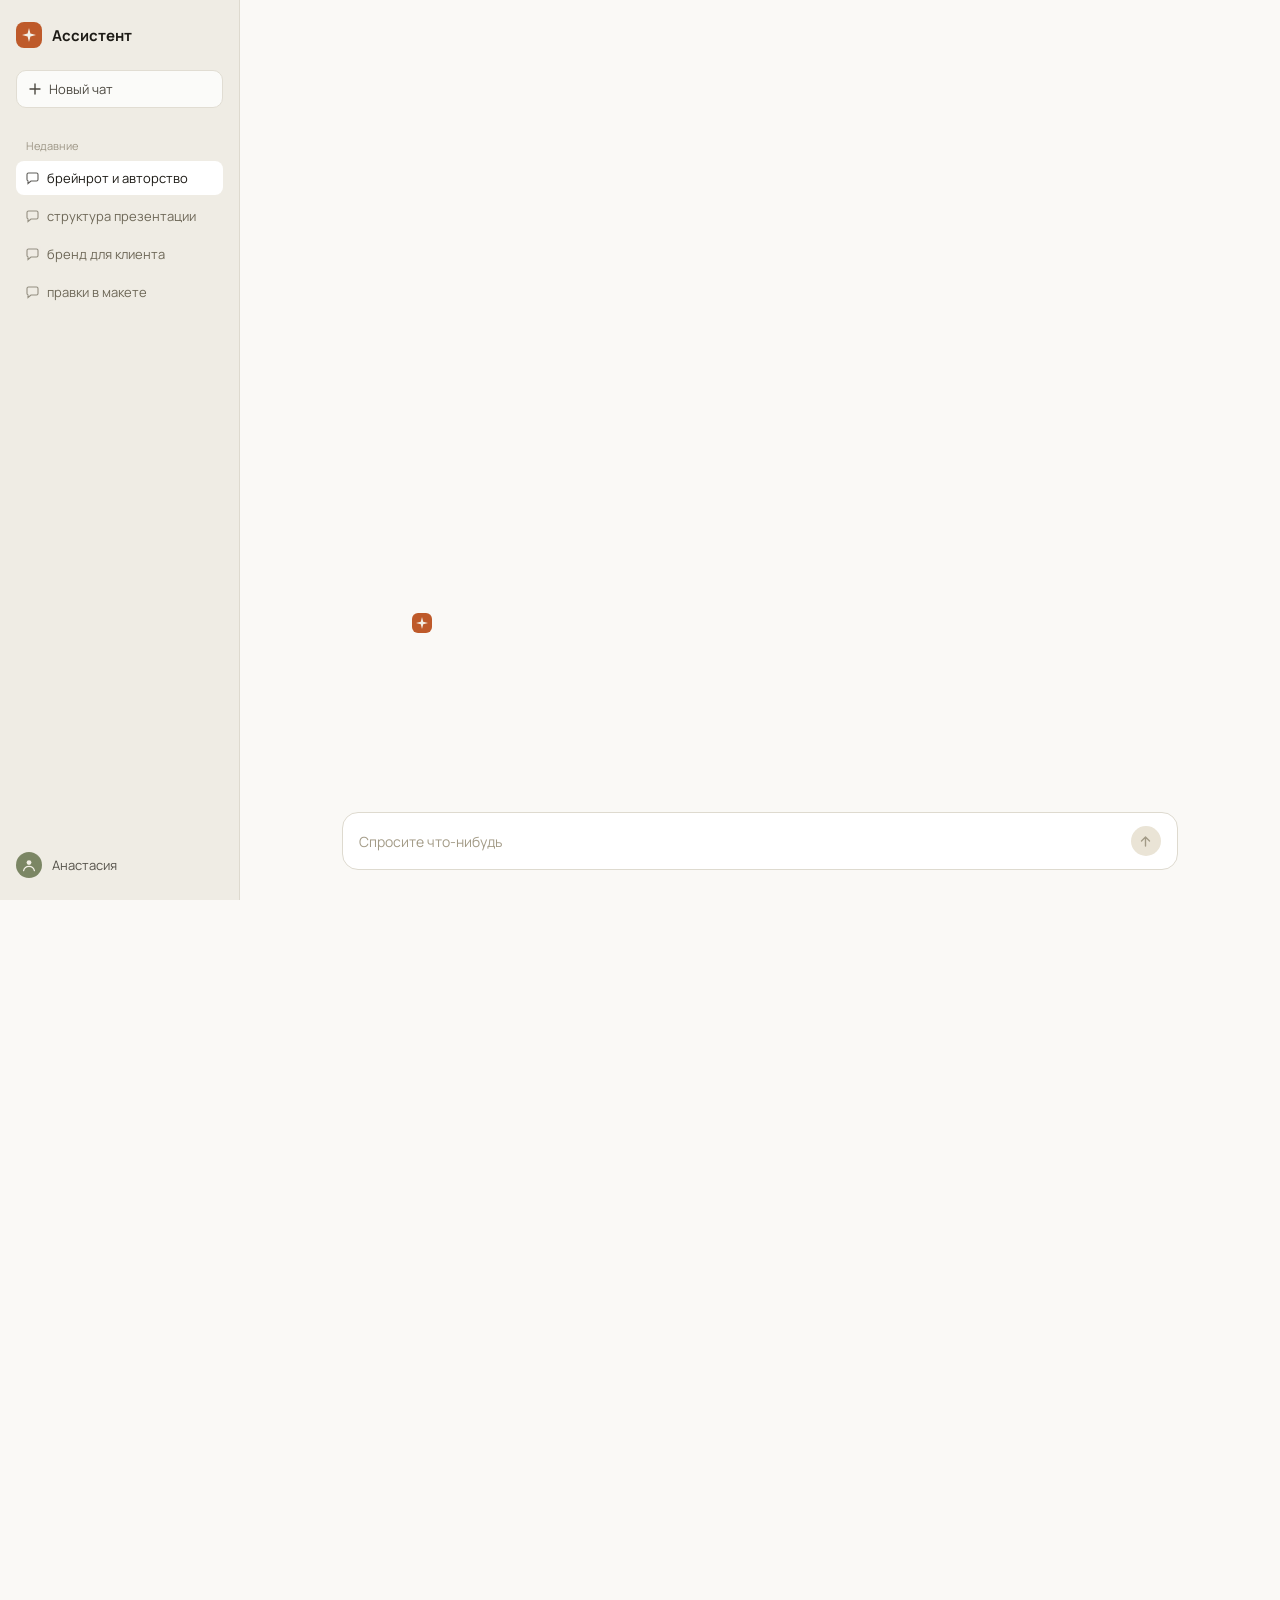
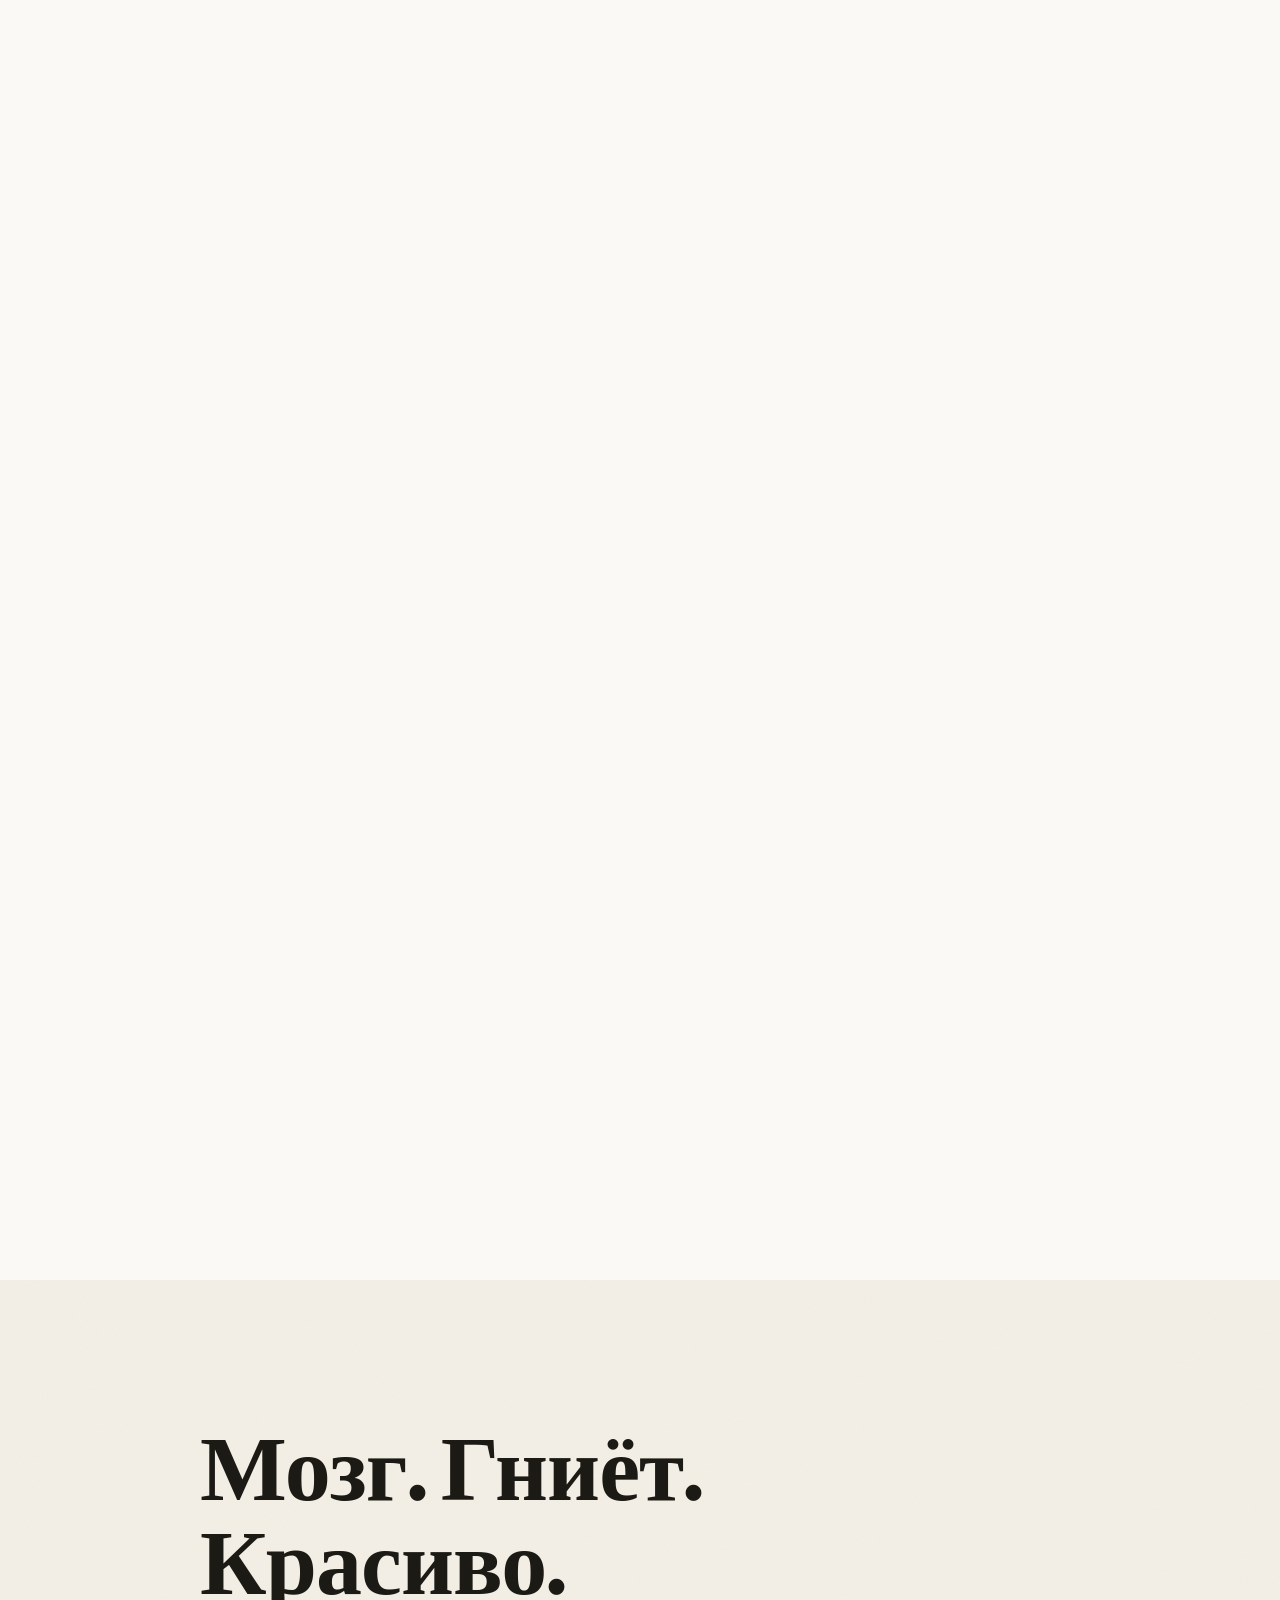
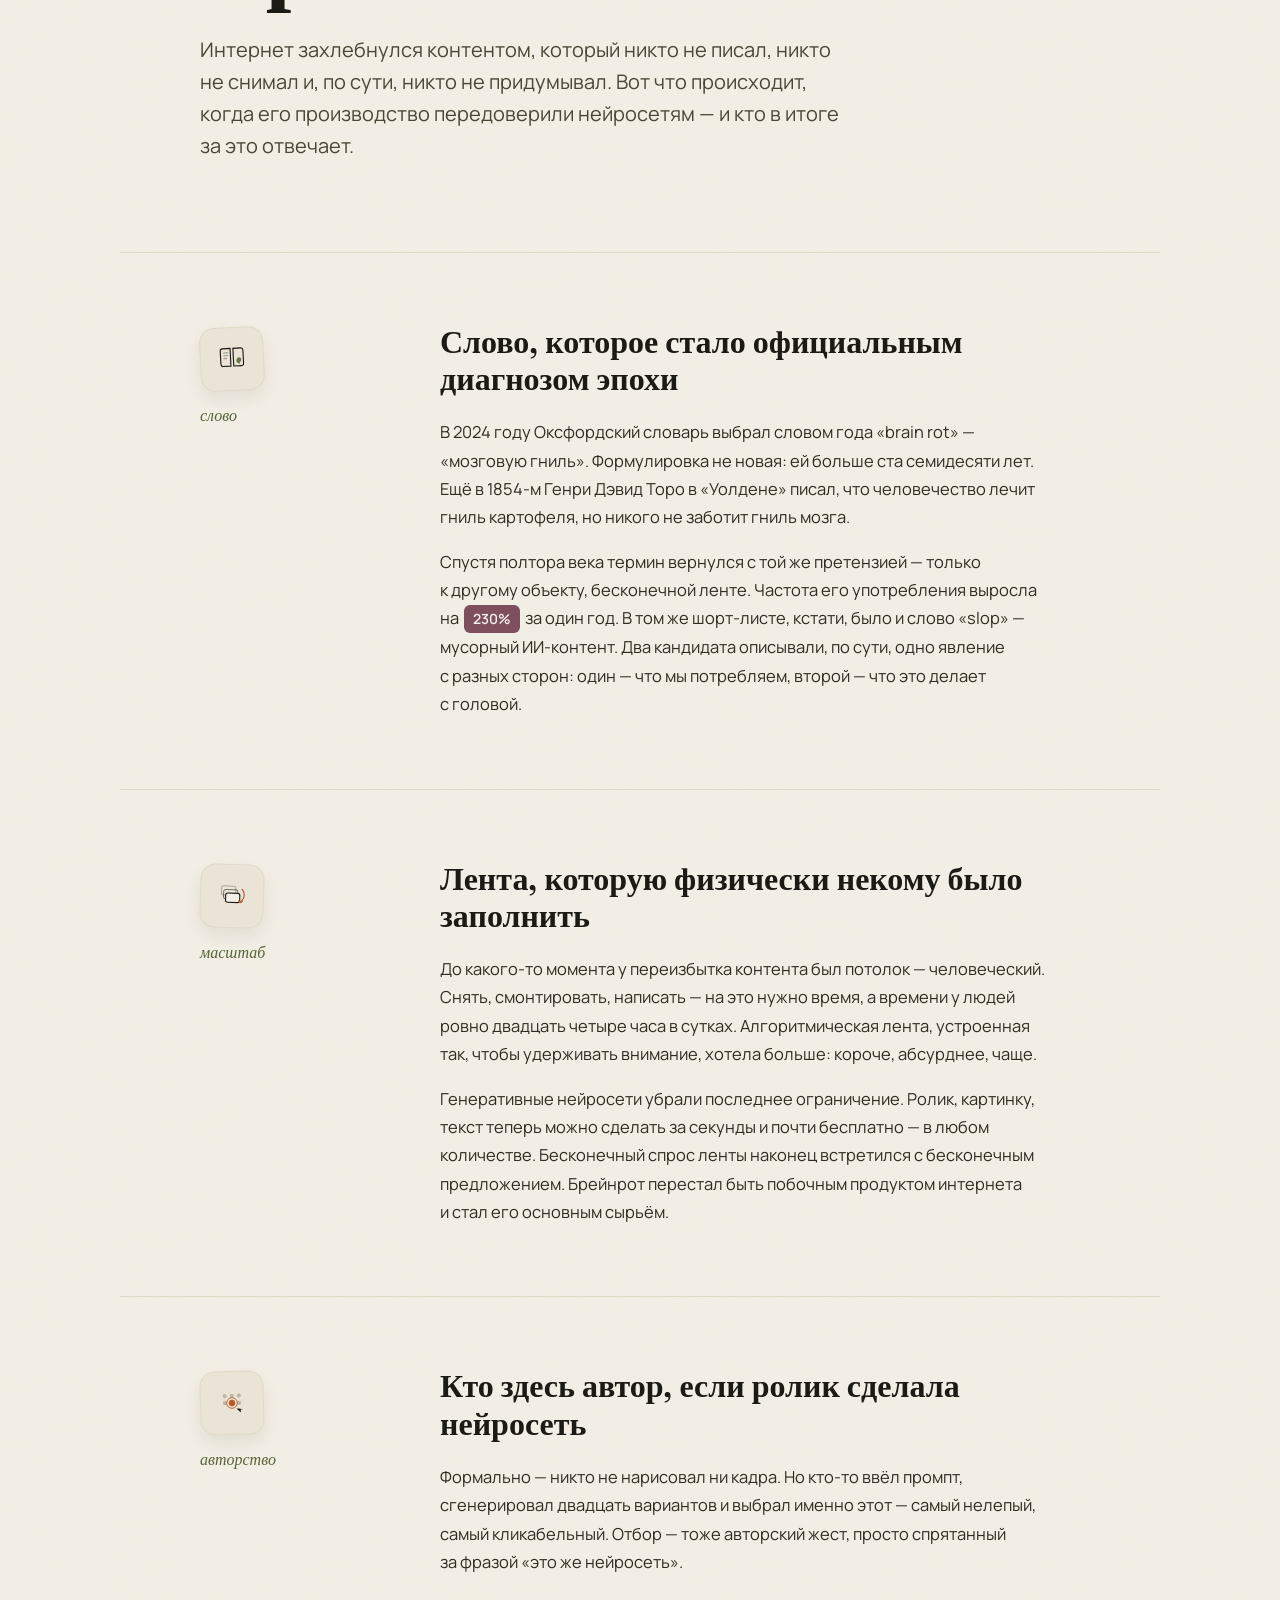
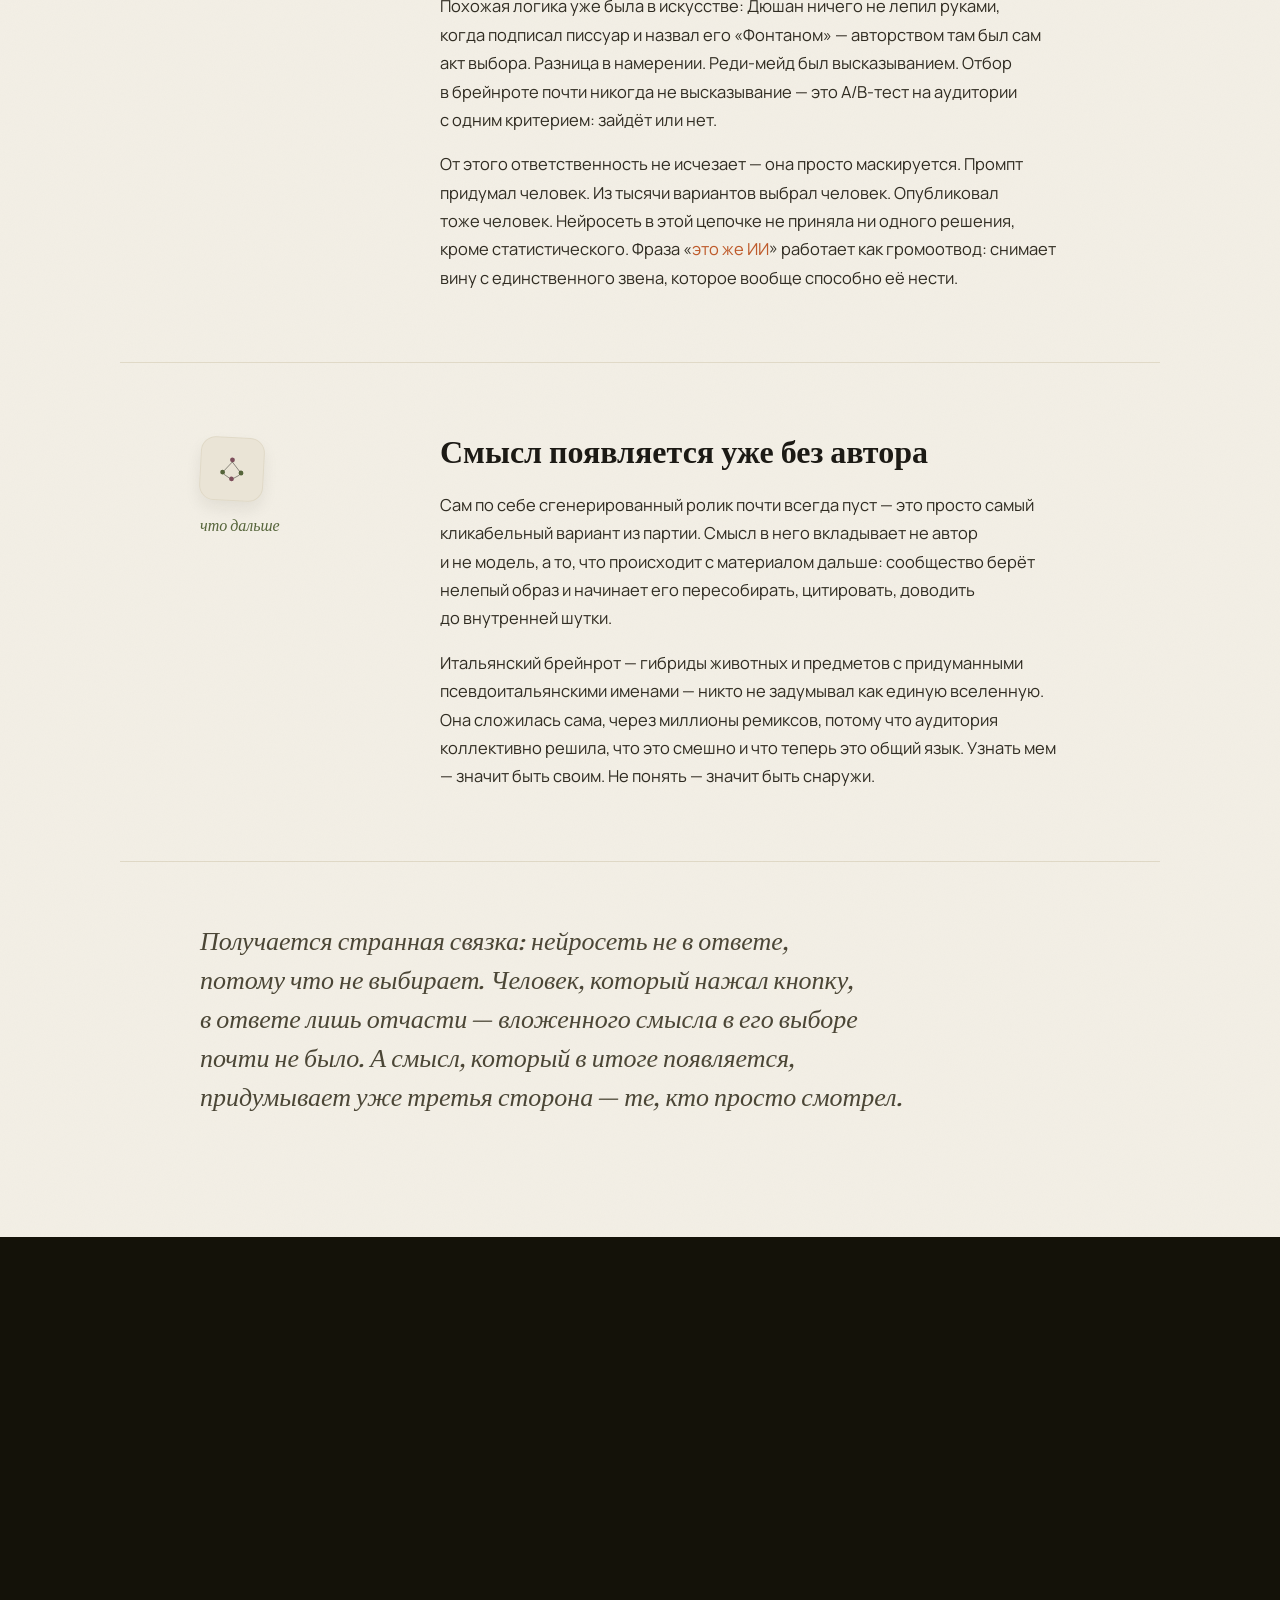
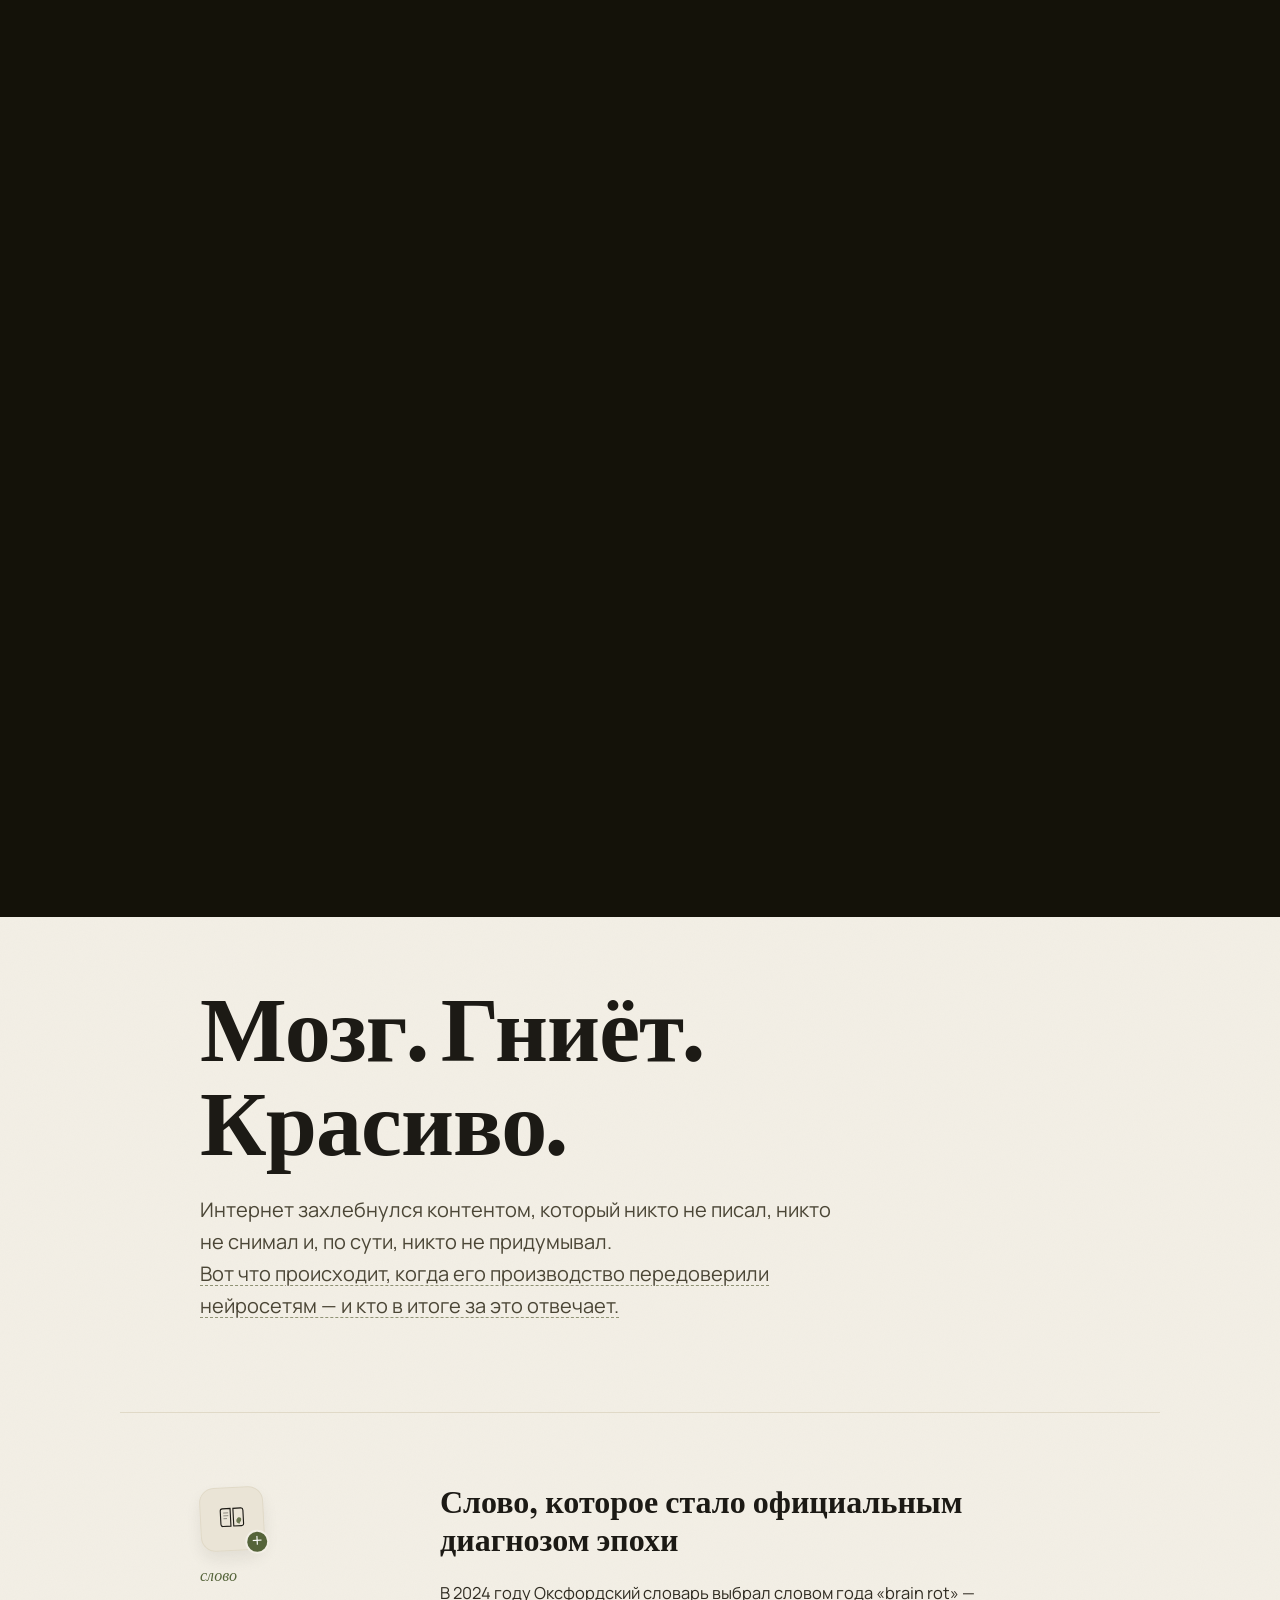
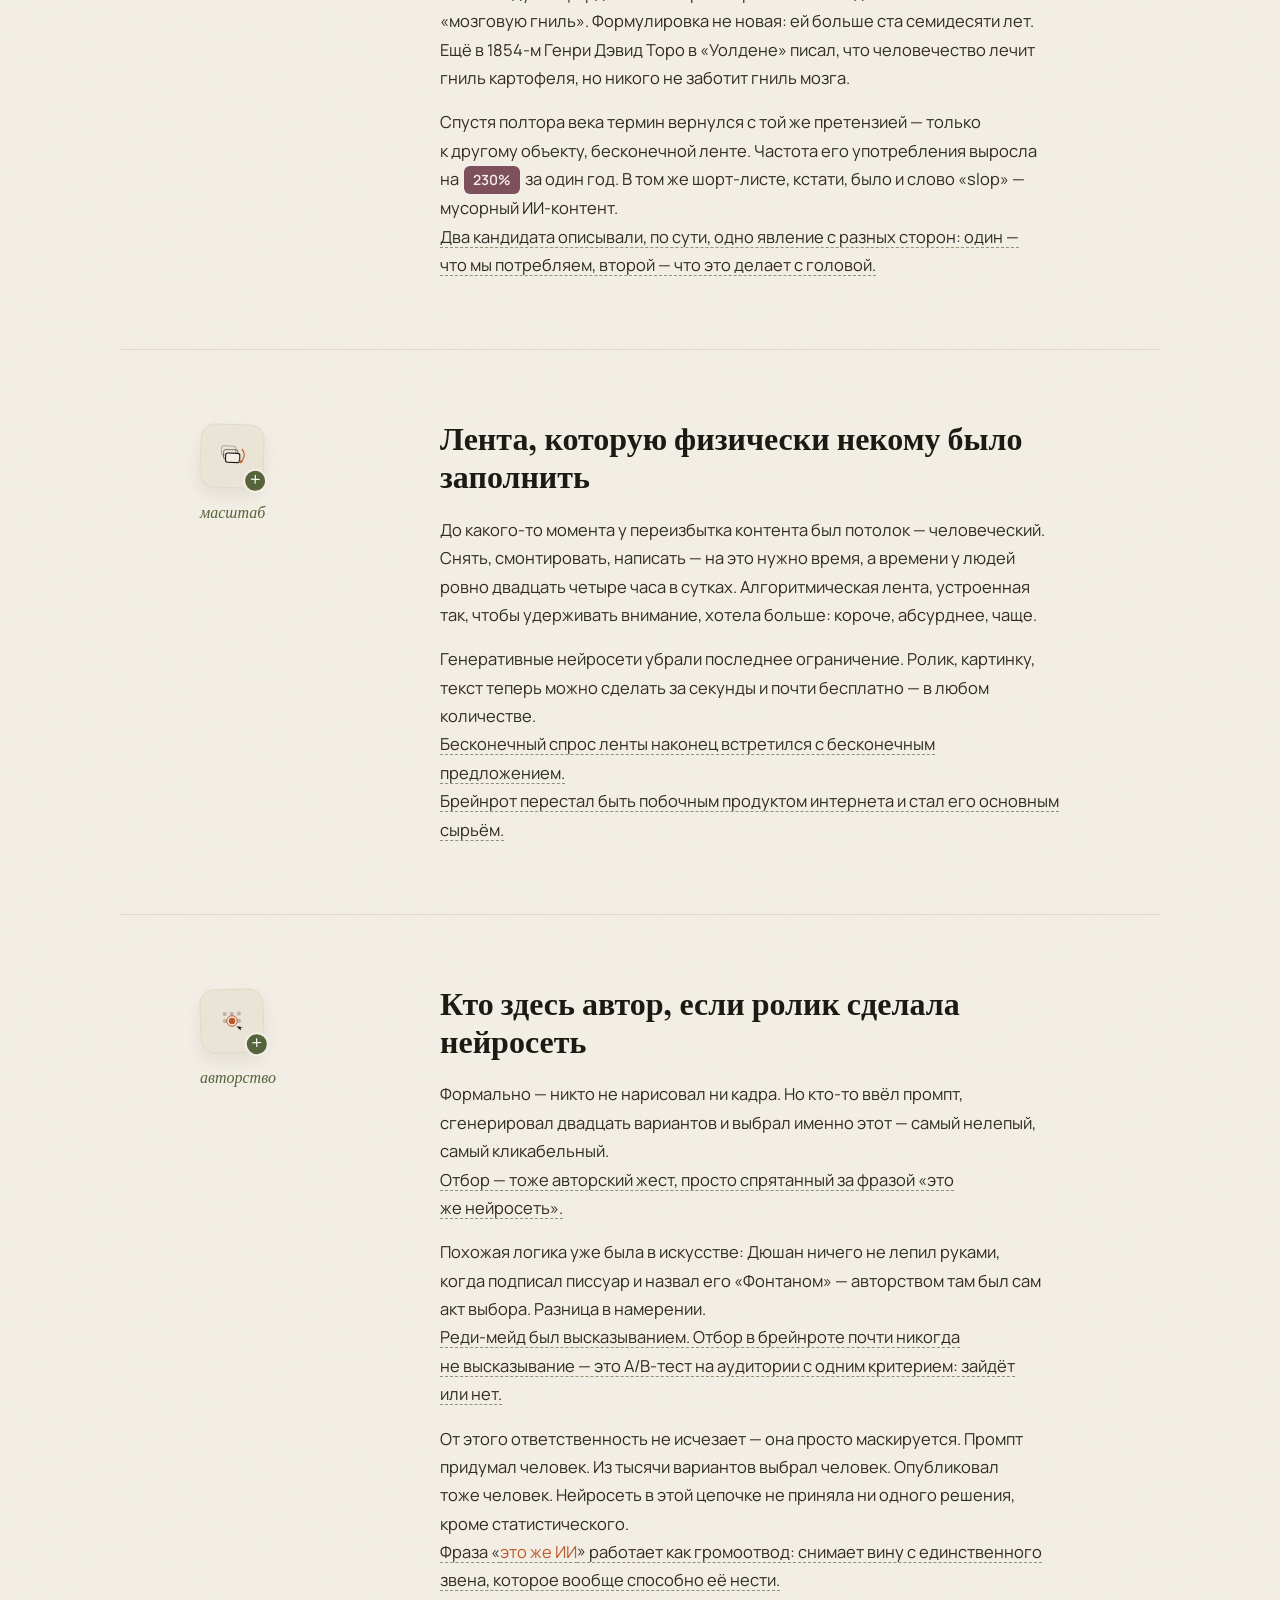
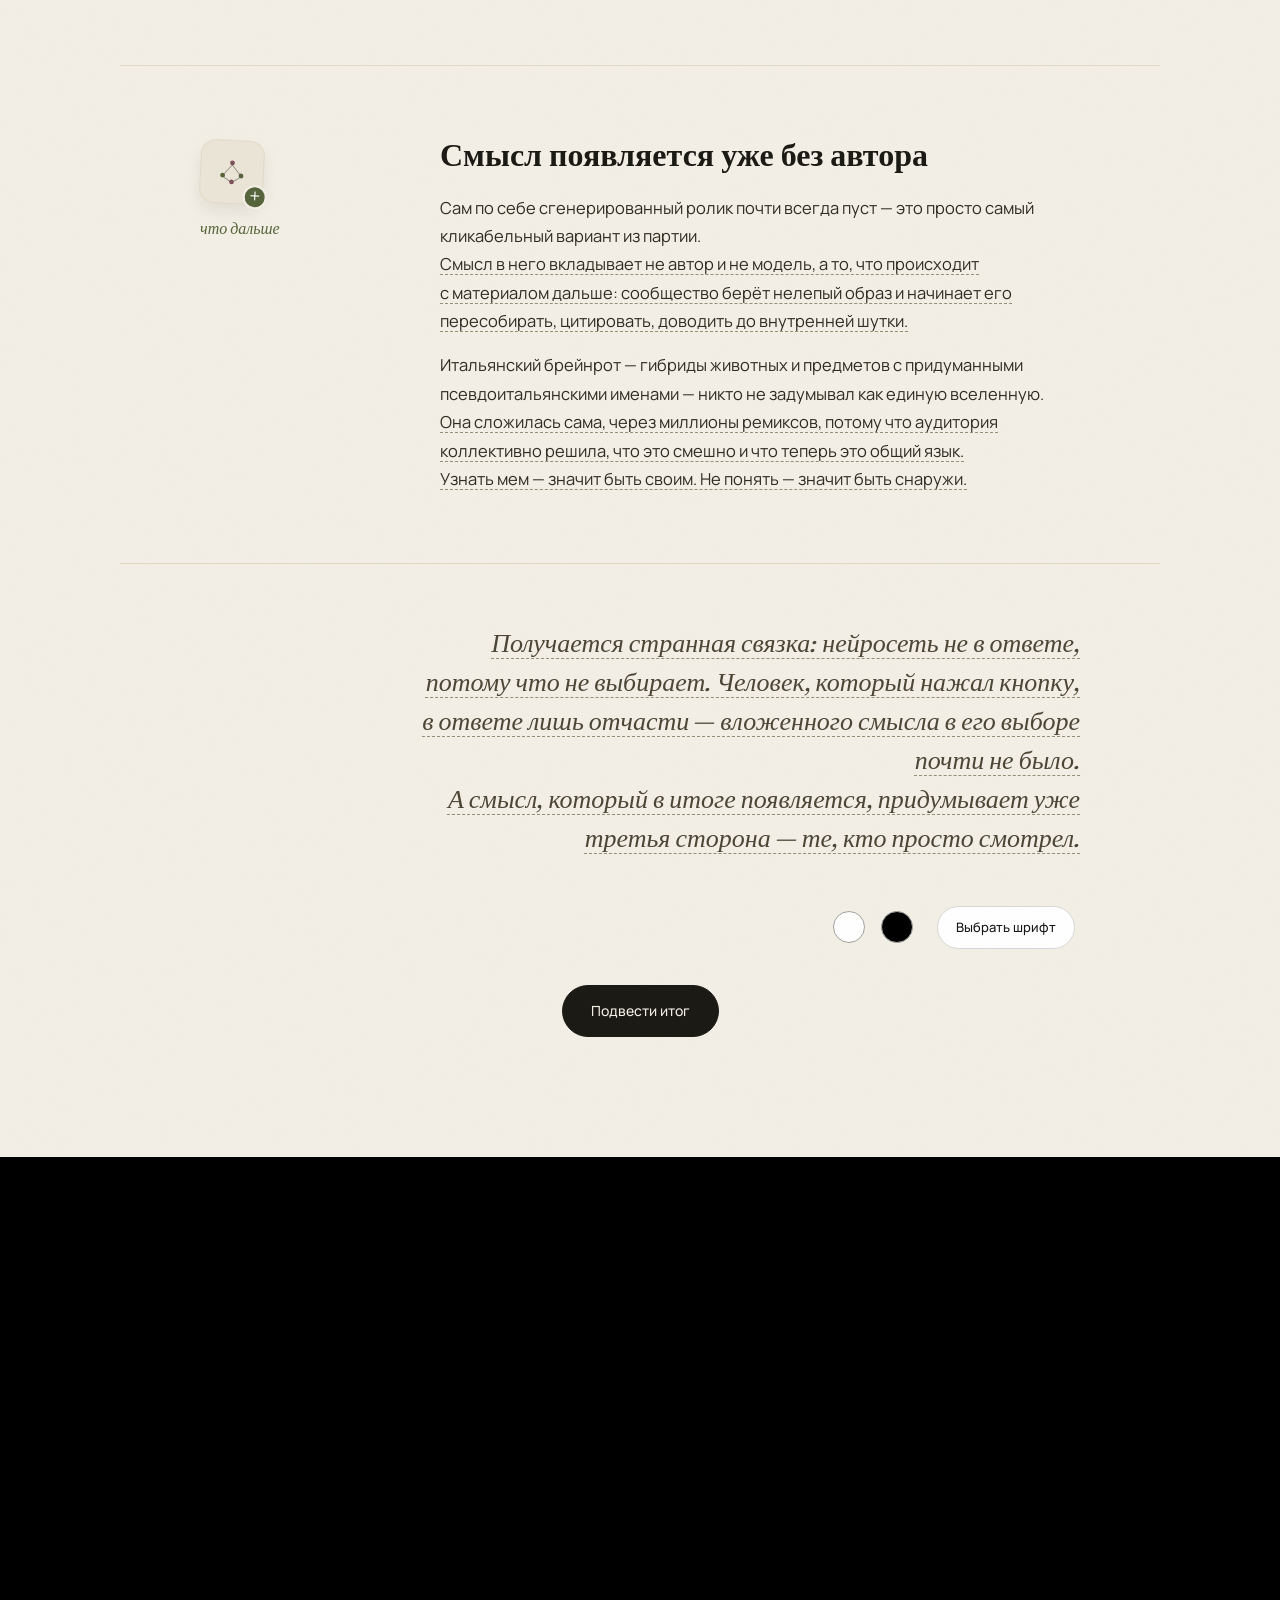
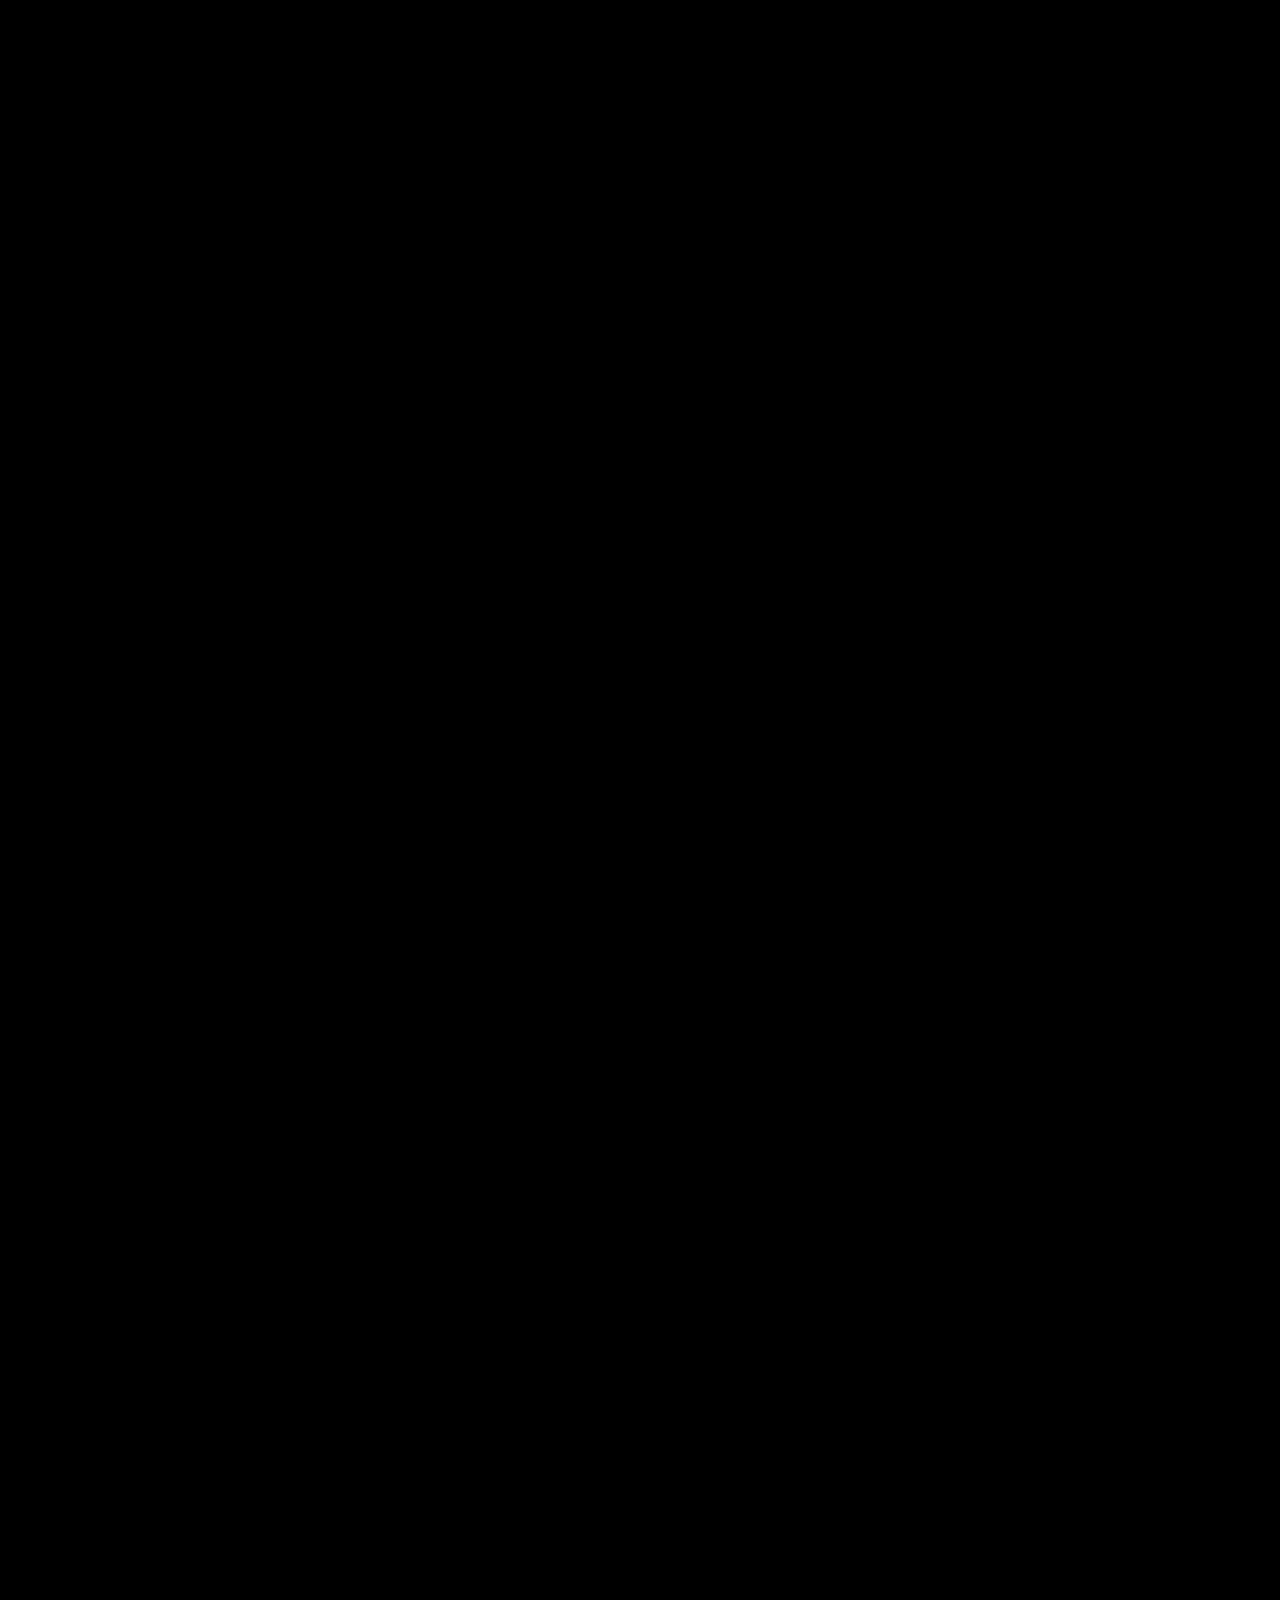
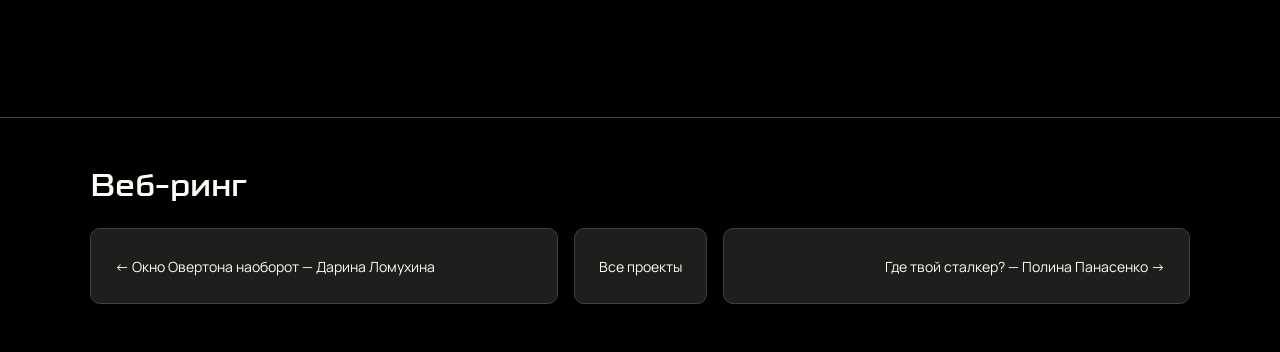
==== commit 639b1d32: "Add dark course webring footer with white highlights" ====
--- a/brainrot-longread.html
+++ b/brainrot-longread.html
@@ -534,6 +534,24 @@
 </style>
 <link rel="stylesheet" href="assets/visuals.css?v=feed-spacing">
 <link rel="stylesheet" href="assets/fonts.css?v=evidence-fonts">
+<style>
+.course-webring { margin:0; padding:48px clamp(24px,7vw,140px); border-top:1px solid #41413c; background:#000; color:#FFFCF4; color-scheme:dark; font:14px/1.5 'Manrope',Arial,sans-serif; }
+.course-webring__inner { max-width:1120px; margin:0 auto; }
+.course-webring h2 { margin:0 0 24px; color:inherit; font:600 clamp(24px,3vw,32px)/1.2 'Reader Supermolot',Arial,sans-serif; }
+.course-webring__nav { display:grid; grid-template-columns:minmax(0,1fr) auto minmax(0,1fr); gap:16px; align-items:stretch; }
+.course-webring__nav a { display:flex; align-items:center; min-height:76px; padding:20px 24px; box-sizing:border-box; border:1px solid #41413c; border-radius:10px; background:#1e1e1c; color:inherit; text-decoration:none; overflow-wrap:anywhere; transition:background .18s,border-color .18s; }
+.course-webring__nav a:hover { background:#30302c; border-color:#FFFCF4; }
+.course-webring__nav a:last-child { justify-content:flex-end; text-align:right; }
+.course-webring__nav a:focus-visible { outline:2px solid #FFFCF4; outline-offset:4px; }
+.course-webring--entry .course-webring__nav { grid-template-columns:1fr 1fr; }
+@media (max-width:720px) {
+  .course-webring { padding:32px 24px; }
+  .course-webring__nav, .course-webring--entry .course-webring__nav { grid-template-columns:1fr; gap:12px; }
+  .course-webring__nav a { min-height:64px; padding:16px 20px; }
+  .course-webring__nav a:last-child { justify-content:flex-start; text-align:left; }
+}
+@media (prefers-reduced-motion:reduce) { .course-webring__nav a { transition:none; } }
+</style>
 </head>
 <body>
 
@@ -1134,5 +1152,15 @@
 <link rel="stylesheet" href="assets/popups.css?v=2">
 <script src="assets/popups.js?v=1"></script>
 <script src="assets/smooth-scroll.js?v=1"></script>
+<footer class="course-webring">
+  <div class="course-webring__inner">
+  <h2>Веб-ринг</h2>
+  <nav class="course-webring__nav" aria-label="Веб-ринг проектов">
+    <a target="_top" href="https://vinblnesyshestvyet.tilda.ws/oknonaoborot" rel="prev">← Окно Овертона наоборот — Дарина Ломухина</a>
+    <a target="_top" href="https://docs.google.com/spreadsheets/d/1moFgJsWmO2xyTYsfRRvhG63S1ru9MhJKDSAw2pOUqyw/htmlview?gid=93859566&amp;range=A1:E35">Все проекты</a>
+    <a target="_top" href="https://baydelll.github.io/stalker/" rel="next">Где твой сталкер? — Полина Панасенко →</a>
+  </nav>
+  </div>
+</footer>
 </body>
 </html>
